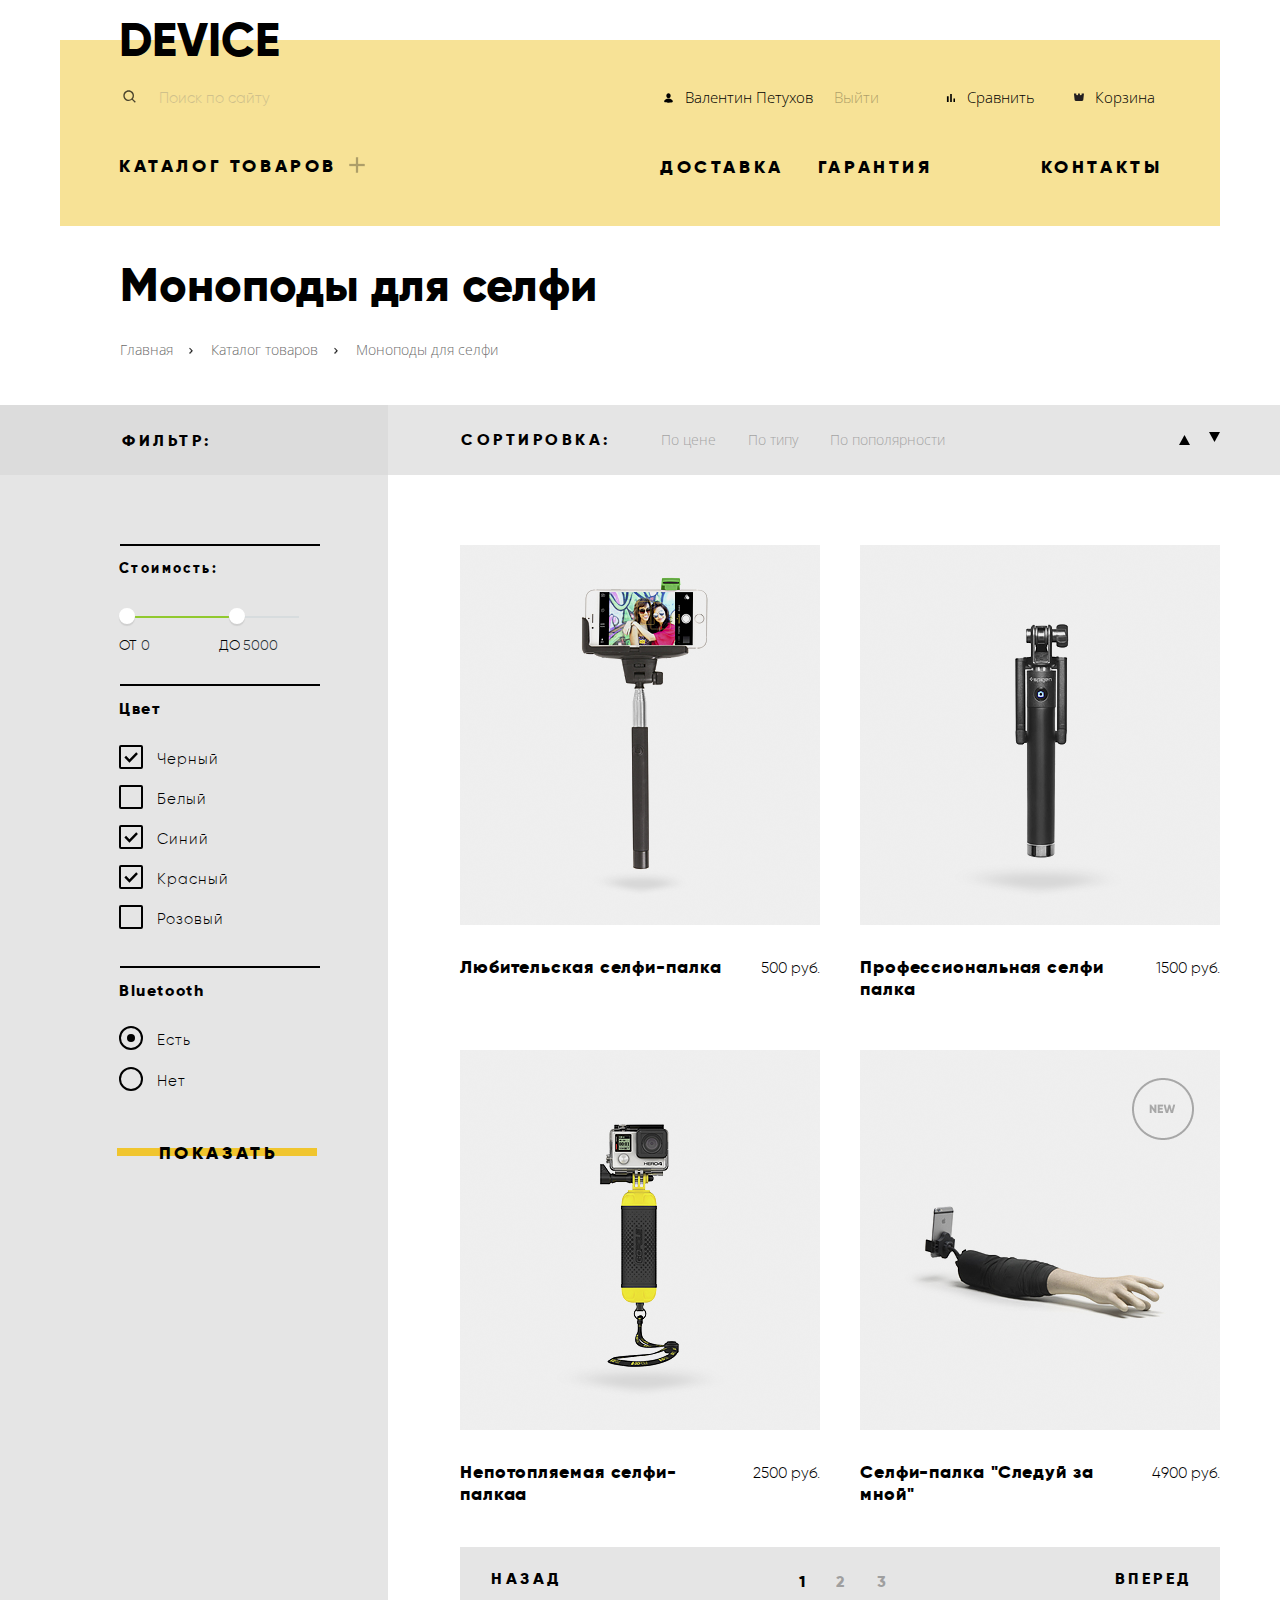
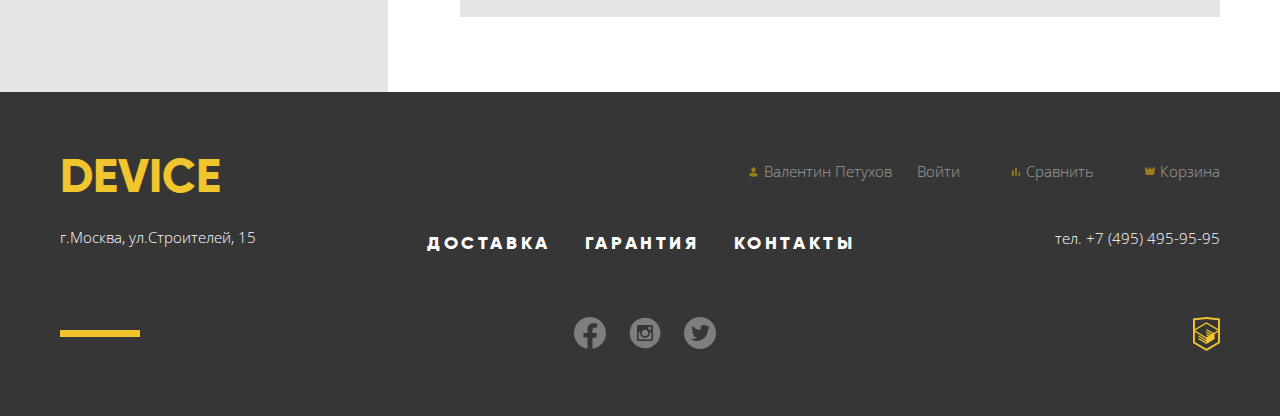
==== catalog.html @ 5257ad0d "Доставка,Гарантия,Кредит" ====
<!DOCTYPE html>
<html class="page" lang="ru">
<head>
  <meta charset="utf-8">
  <title>Device</title>
  <link href="https://fonts.googleapis.com/css2?family=Open+Sans:wght@300;400&display=swap" rel="stylesheet">
  <link href="css/normalize.css" rel="stylesheet">
  <link href="css/style.css" rel="stylesheet">
  <link rel="icon" href="favicon.ico" />
  <link rel="icon" href="img/faviicon32.svg" type="image/svg+xml" />
  <link rel="apple-touch-icon" href="img/faviicon512.svg" />
  <link rel="manifest" href="manifest.webmanifest.json" />
</head>
<body class="page-body">
  <header class="container">
    <section class="main-header">
      <h2 class="visually-hidden">Шапка сайта</h2>
      <h3 class="main-header-logo"><a href="index.html">DEVICE</a></h3>
      <section class="main-header-catalog">
        <h2 class="visually-hidden">Контант шапки</h2>
        <div class="serch">
          <P class="serch-info">
            <input type="search" placeholder="Поиск по сайту" />
            <label class="popap"></label>
            <input type="submit" value="Найти" />
          </P>
          <ul class="menu reset-list">
            <li class="menu-sort">
              <a class="menu-title" href="catalog.html">Каталог товаров</a>
              <ul class="menu-list reset-list">
                <li class="menu-item">
                  <a class="item" href="#">Виртуальная реальность</a>
                </li>
                <li class="menu-item">
                  <a class="item" href="#">Моноподы для селфи</a>
                </li>
                <li class="menu-item">
                  <a class="item" href="#">Экшн-камеры</a>
                </li>
                <li class="menu-item">
                  <a class="item" href="#">Финес-браслеты</a>
                </li>
                <li class="menu-item">
                  <a href="#">Умные часы</a>
                </li>
                <li class="menu-item">
                  <a class="item" href="#">Квадрокоптеры</a>
                </li>
              </ul>
            </li>
          </ul>
        </div>
        <div class="login-navigation">
          <nav>
            <ul class="catalog-navigation reset-list">
              <li class="site-logo">
                <a href="#">Валентин Петухов</a>
              </li>
              <li class="site-log">
                <a href="#">Выйти</a>
              </li>
              <li class="site-srav">
                <a href="#">Сравнить</a>
              </li>
              <li class="site-cor">
                <a href="#">Корзина</a>
              </li>
            </ul>
          </nav>
          <nav class="header-navigation">
            <ul class="comfort-navigation reset-list">
              <li>
                <a href="#">Доставка</a>
              </li>
              <li>
                <a href="#">Гарантия</a>
              </li>
              <li>
                <a href="#">Контакты</a>
              </li>
            </ul>
          </nav>
        </div>
      </section>
    </section>
  </header>
  <main class="container page-catalog">
    <h3 class="main-title">Моноподы для селфи</h3>
    <ul class="main-list reset-list">
      <li>
        <a href="index.html">Главная</a>
      </li>
      <li>
        <a href="catalog.html">Каталог товаров</a>
      </li>
      <li>
        <a href="#">Моноподы для селфи</a>
      </li>
    </ul>
    <section class="catalog-filter">
      <h2 class="visually-hidden">Фильтр</h2>
      <section class="filter">
        <h3 class="filter-title">Фильтр:</h3>
        <form class="filter-post" method="post">
          <fieldset class="filter-block reset-fieldset">
            <legend class="filter-value">Стоимость:</legend>
            <div class="range-filter">
              <div class="range-controls">
                <div class="scale">
                  <div class="bar"></div>
                </div>
                <div class="toggle toggle-min"></div>
                <div class="toggle toggle-max"></div>
              </div>
              <div class="price-controls">
                <label class="min-price">от <input name="min-price" type="text" value="0"></label>
                <label class="max-price">до <input name="max-price" type="text" value="5000"></label>
              </div>
            </div>
          </fieldset>
          <fieldset class="option reset-fieldset">
            <legend class="option-title">
              Цвет
            </legend>
            <ul class="reset-list">
              <li class="option-check-list">
                <input type="checkbox" name="black" id="color-balck" checked />
                <label for="color-balck"><span class="check-box">Черный</span></label>
              </li>
              <li class="option-check-list">
                <input type="checkbox" name="white" id="color-white"/>
                <label for="color-white"><span class="check-box">Белый</span></label>
              </li>
              <li class="option-check-list">
                <input type="checkbox" name="blue" id="color-blue" checked />
                <label for="color-blue"><span class="check-box">Синий</span></label>
              </li>
              <li class="option-check-list">
                <input type="checkbox" name="red" id="color-red" checked />
                <label for="color-red"><span class="check-box">Красный</span></label>
              </li>
              <li class="option-check-list">
                <input type="checkbox" name="pink" id="color-pink"/>
                <label for="color-pink"><span class="check-box">Розовый</span></label>
              </li>
            </ul>
          </fieldset>
          <fieldset class="bluetooth reset-fieldset">
            <legend class="bluetooth-title">
              Bluetooth
            </legend>
            <ul class="bluetooth-one reset-list">
              <li>
                <input type="radio" name="yes" id="Bluetooth-yes" checked />
                <label for="Bluetooth-yes"><span class="check-box">Есть</span></label>
              </li>
              <li>
                <input type="radio" name="no" id="Bluetooth-no"/>
                <label for="Bluetooth-no"><span class="check-box">Нет</span></label>
              </li>
            </ul>
          </fieldset>
          <button class="button-present" type="submit">Показать</button>
        </form>
      </section>
      <section class="catalog">
        <h2 class="visually-hidden">Сортировать</h2>
        <section class="catalog-sort">
          <h3 class="sort-title">Сортировка:</h3>
          <ul class="sort-list reset-list">
            <li>
              По цене
            </li>
            <li>
              По типу
            </li>
            <li>
              По пополярности
            </li>
          </ul>
          <ul class="sort-list-up-down reset-list">
            <li>
              <a class="sort-list-up">
                <svg width="11" height="10" viewBox="0 0 11 10" fill="none" xmlns="http://www.w3.org/2000/svg">
                  <path d="M0 10H11L5.5 0L0 10Z" fill="black"/>
                </svg>
              </a>
            </li>
            <li>
              <a class="sort-list-down">
                <svg width="18" height="18" viewBox="0 0 18 18" fill="none" xmlns="http://www.w3.org/2000/svg">
                  <path d="M14 4L3 4L8.5 14L14 4Z" fill="black"/>
                </svg>
              </a>
            </li>
          </ul>
        </section>
        <section class="catalog-result">
          <h2 class="visually-hidden">Шаблоны</h2>
          <ul class="catalog-list reset-list">
            <li class="catalog-item">
              <img src="img/catalog/item-1.png" width="360" height="380" alt="11" />
              <section class="catalog-info">
                <h2 class="visually-hidden">Любительская</h2>
                <div class="catalog-range">
                  <a class="button-catalog">В корзину</a>
                  <p class="catalog-info-desct">
                    Добавить к сравнению
                  </p>
                </div>
              </section>
              <article class="desct">
                <h4 class="desct-title">
                  Любительская селфи-палка
                </h4>
                <p class="desct-info">
                  500 руб.
                </p>
              </article>
            </li>
            <li class="catalog-item">
              <img src="img/catalog/item-2.png" width="360" height="380" alt="11" />
              <section class="catalog-info">
                <h2 class="visually-hidden">Профессиональная</h2>
                <div class="catalog-range">
                  <a class="button-catalog">В корзину</a>
                  <p class="catalog-info-desct">
                    Добавить к сравнению
                  </p>
                </div>
              </section>
              <article class="desct">
                <h4 class="desct-title">
                  Профессиональная селфи палка
                </h4>
                <p class="desct-info">
                  1500 руб.
                </p>
              </article>
            </li>
            <li class="catalog-item">
              <img src="img/catalog/item-3.png" width="360" height="380" alt="11" />
              <section class="catalog-info">
                <h2 class="visually-hidden">Непотопляемая</h2>
                <div class="catalog-range">
                  <a class="button-catalog">В корзину</a>
                  <p class="desct-info">
                    Добавить к сравнению
                  </p>
                </div>
              </section>
              <article class="desct">
                <h4 class="desct-title">
                  Непотопляемая селфи-палкаа
                </h4>
                <p class="desct-info">
                  2500 руб.
                </p>
              </article>
            </li>
            <li class="catalog-item">
              <img src="img/catalog/item-4.png" width="360" height="380" alt="11" />
              <section class="catalog-info">
                <h2 class="visually-hidden">Следуй за мной</h2>
                <div class="catalog-range">
                  <a class="button-catalog">В корзину</a>
                  <p class="desct-info">
                    Добавить к сравнению
                  </p>
                </div>
              </section>
              <article class="desct">
                <h4 class="desct-title">
                  Селфи-палка "Следуй за мной"
                </h4>
                <p class="desct-info">
                  4900 руб.
                </p>
              </article>
            </li>
          </ul>
          <nav class="pagination-nav">
            <a class="button-back">Назад</a>
            <ul class="pagination reset-list">
              <li  class="pagination-item">
                <a class="active-pagination" href="#">1</a>
              </li>
              <li class="pagination-item">
                <a href="#">2</a>
              </li>
              <li class="pagination-item">
                <a href="#">3</a>
              </li>
            </ul>
            <a class="button-go">Вперед</a>
          </nav>
        </section>
      </section>
    </section>
  </main>
  <footer class="footer-catalog">
    <section class="container">
      <h2 class="visually-hidden">Подвал</h2>
      <section class="footer-global-catalog">
        <h2 class="visually-hidden">Как нас найти</h2>
        <section class="footer-addres">
          <h3 class="addres-title">DEVICE</h3>
          <p class="addres-info">
            г.Москва, ул.Строителей, 15
          </p>
        </section>
        <section class="footer-comfort-catalog">
          <h2 class="visually-hidden">Комфорт</h2>
          <ul class="comfort-list reset-list">
            <li>
              <p class="comfort-info">
                <a href="#">
                  Доставка
                </a>
              </p>
            </li>
            <li>
              <p class="comfort-info">
                <a href="#">
                  Гарантия
                </a>
              </p>
            </li>
            <li>
              <p class="comfort-info">
                <a href="#">
                  Контакты
                </a>
              </p>
            </li>
          </ul>
        </section>
        <section class="main-footer-social-catalog">
          <h2 class="visually-hidden">Соц сети</h2>
          <ul class="footer-social reset-list">
            <li>
              <a href="#">
                <svg width="32" height="32" viewBox="0 0 32 32" fill="none" xmlns="http://www.w3.org/2000/svg">
                  <path d="M31.9973 16C31.9973 7.16267 24.8347 0 15.9987 0C7.16267 0 0 7.16267 0 16C0 23.984 5.85067 30.6027 13.4987 31.8027V20.624H9.43733V15.9987H13.4987V12.4747C13.4987 8.464 15.888 6.24933 19.5413 6.24933C21.292 6.24933 23.1227 6.56133 23.1227 6.56133V10.4987H21.1067C19.12 10.4987 18.5 11.732 18.5 12.9973V16H22.9373L22.228 20.6253H18.5V31.804C26.148 30.604 31.9987 23.9853 31.9987 16H31.9973Z" fill="white" fill-opacity="0.6"/>
                </svg>
              </a>
            </li>
            <li>
              <a href="#">
                <svg width="32" height="32" viewBox="0 0 32 32" fill="none" xmlns="http://www.w3.org/2000/svg">
                  <path d="M20.7999 16.0001C20.7999 17.2732 20.2942 18.4941 19.3941 19.3943C18.4939 20.2944 17.273 20.8001 15.9999 20.8001C14.7269 20.8001 13.506 20.2944 12.6058 19.3943C11.7057 18.4941 11.1999 17.2732 11.1999 16.0001C11.1999 15.7265 11.2287 15.4593 11.2783 15.2001H9.59995V21.5953C9.59995 22.0401 9.95995 22.4001 10.4047 22.4001H21.5967C21.8099 22.3997 22.0142 22.3147 22.1648 22.1639C22.3154 22.013 22.3999 21.8085 22.3999 21.5953V15.2001H20.7215C20.7711 15.4593 20.7999 15.7265 20.7999 16.0001ZM15.9999 19.2001C16.4203 19.2 16.8365 19.1171 17.2248 18.9562C17.6131 18.7952 17.9659 18.5594 18.263 18.2621C18.5602 17.9648 18.7958 17.6119 18.9566 17.2235C19.1174 16.8351 19.2001 16.4189 19.1999 15.9985C19.1998 15.5782 19.1169 15.162 18.956 14.7737C18.795 14.3854 18.5592 14.0326 18.2619 13.7355C17.9646 13.4383 17.6117 13.2026 17.2233 13.0419C16.8349 12.8811 16.4187 12.7984 15.9983 12.7985C15.1494 12.7987 14.3354 13.1362 13.7353 13.7366C13.1352 14.337 12.7981 15.1512 12.7983 16.0001C12.7986 16.849 13.136 17.6631 13.7364 18.2632C14.3368 18.8633 15.151 19.2003 15.9999 19.2001ZM19.8399 12.6401H21.7583C21.8858 12.6401 22.0081 12.5896 22.0983 12.4996C22.1886 12.4097 22.2395 12.2876 22.2399 12.1601V10.2417C22.2399 10.114 22.1892 9.99151 22.0989 9.90119C22.0086 9.81088 21.8861 9.76014 21.7583 9.76014H19.8399C19.7122 9.76014 19.5897 9.81088 19.4994 9.90119C19.4091 9.99151 19.3583 10.114 19.3583 10.2417V12.1601C19.3599 12.4241 19.5759 12.6401 19.8399 12.6401ZM15.9999 0.640137C11.9262 0.640137 8.01934 2.25842 5.13879 5.13898C2.25823 8.01954 0.639946 11.9264 0.639946 16.0001C0.639946 20.0739 2.25823 23.9807 5.13879 26.8613C8.01934 29.7419 11.9262 31.3601 15.9999 31.3601C18.0171 31.3601 20.0144 30.9628 21.878 30.1909C23.7415 29.419 25.4348 28.2876 26.8611 26.8613C28.2874 25.435 29.4188 23.7417 30.1907 21.8782C30.9626 20.0146 31.3599 18.0172 31.3599 16.0001C31.3599 13.983 30.9626 11.9857 30.1907 10.1221C29.4188 8.25856 28.2874 6.56528 26.8611 5.13898C25.4348 3.71267 23.7415 2.58126 21.878 1.80935C20.0144 1.03743 18.0171 0.640137 15.9999 0.640137ZM23.9999 22.2225C23.9999 23.2001 23.1999 24.0001 22.2223 24.0001H9.77755C8.79995 24.0001 7.99995 23.2001 7.99995 22.2225V9.77774C7.99995 8.80014 8.79995 8.00014 9.77755 8.00014H22.2223C23.1999 8.00014 23.9999 8.80014 23.9999 9.77774V22.2225Z" fill="white" fill-opacity="0.6"/>
                </svg>
              </a>
            </li>
            <li>
              <a href="#">
                <svg width="32" height="32" viewBox="0 0 32 32" fill="none" xmlns="http://www.w3.org/2000/svg">
                  <path d="M16 32C13.8333 32 11.7604 31.5781 9.78125 30.7344C7.80208 29.8906 6.09896 28.7552 4.67188 27.3281C3.24479 25.901 2.10938 24.1979 1.26562 22.2188C0.421875 20.2396 0 18.1667 0 16C0 13.8333 0.421875 11.7604 1.26562 9.78125C2.10938 7.80208 3.24479 6.09896 4.67188 4.67188C6.09896 3.24479 7.80208 2.10938 9.78125 1.26562C11.7604 0.421875 13.8333 0 16 0C18.1667 0 20.2396 0.421875 22.2188 1.26562C24.1979 2.10938 25.901 3.24479 27.3281 4.67188C28.7552 6.09896 29.8906 7.80208 30.7344 9.78125C31.5781 11.7604 32 13.8333 32 16C32 18.1667 31.5781 20.2396 30.7344 22.2188C29.8906 24.1979 28.7552 25.901 27.3281 27.3281C25.901 28.7552 24.1979 29.8906 22.2188 30.7344C20.2396 31.5781 18.1667 32 16 32ZM25.4062 8C25.2812 8.0625 25.0938 8.17708 24.8438 8.34375L24.2344 8.75L23.6562 9.0625L23 9.28125C22.2292 8.42708 21.2812 8 20.1562 8C17.7188 8 16.5 9.02083 16.5 11.0625V12.9062C13.1458 12.7396 10.5729 11.5104 8.78125 9.21875C8.26042 9.76042 8 10.3542 8 11C8 12.375 8.51042 13.4167 9.53125 14.125C9.40625 14.125 9.22917 14.1354 9 14.1562C8.77083 14.1771 8.58854 14.1771 8.45312 14.1562C8.31771 14.1354 8.16667 14.0833 8 14C8 14.9583 8.25521 15.7552 8.76562 16.3906C9.27604 17.026 9.97917 17.4375 10.875 17.625C10.6667 17.875 10.375 18 10 18C9.66667 18 9.375 17.9062 9.125 17.7188C9.125 18.5312 9.51562 19.1615 10.2969 19.6094C11.0781 20.0573 11.9583 20.2917 12.9375 20.3125C12.5625 20.875 12.0156 21.2969 11.2969 21.5781C10.5781 21.8594 9.8125 22 9 22C8.70833 22 8.30729 21.9271 7.79688 21.7812C7.28646 21.6354 7.02083 21.5625 7 21.5625C7.33333 22.2292 8.01562 22.8021 9.04688 23.2812C10.0781 23.7604 11.3854 24 12.9688 24C14.3646 24 15.6667 23.7552 16.875 23.2656C18.0833 22.776 19.1146 22.125 19.9688 21.3125C20.8229 20.5 21.5573 19.5729 22.1719 18.5312C22.7865 17.4896 23.2448 16.4115 23.5469 15.2969C23.849 14.1823 24 13.0833 24 12C24 11.9583 24.125 11.8698 24.375 11.7344C24.625 11.599 24.9167 11.4167 25.25 11.1875C25.5833 10.9583 25.8333 10.7188 26 10.4688C24.875 10.4688 24.125 10.4896 23.75 10.5312C24.4792 10.0938 25.0312 9.25 25.4062 8Z" fill="white" fill-opacity="0.6"/>
                </svg>
              </a>
            </li>
          </ul>
        </section>
        <section class="footer-login">
          <h2 class="visually-hidden">Логин</h2>
          <ul class="login-list-catalog reset-list">
            <li class="login-logo">
              <a href="#">Валентин Петухов</a>
            </li>
            <li class="login-logout">
              <a href="#">Войти</a>
            </li>
            <li class="login-stat">
              <a href="#">Сравнить</a>
            </li>
            <li class="login-cor">
              <a href="#">Корзина</a>
            </li>
          </ul>
        </section>
        <section class="main-html-logo">
          <h2 class="visually-hidden">Логотим html</h2>
          <a href="https://htmlacademy.ru/intensive/htmlcss" class="html-logo">
            <svg width="27" height="34" viewBox="0 0 27 34" fill="none" xmlns="http://www.w3.org/2000/svg">
              <g clip-path="url(#clip0)">
                <path d="M13.62 0.0169551L13.472 0L0 1.40827V26.0042L13.473 34L26.903 26.0311L26.945 26.0062V1.40827L13.62 0.0169551ZM25.019 12.095L13.495 5.31992L13.494 5.21619L13.407 5.26606L13.319 5.21021V5.31892L1.925 12.086V3.13869L13.473 1.92989L25.02 3.13869V12.095H25.019ZM13.405 6.76908L24.923 13.4644L20.444 16.0974L13.351 11.8875L13.337 13.2988L19.241 16.8025L18.381 17.3082L13.351 14.3241L13.337 15.7353L17.164 18.0043L16.382 18.526L13.351 16.7437L13.337 18.1529L15.19 19.2411L13.39 20.3192L2.034 13.586L13.405 6.76908ZM1.925 15.0871L13.336 21.8601L13.352 22.9014L5.41 18.1859L5.395 19.5981L13.374 24.3805L13.392 25.4536L5.419 20.7261L5.406 22.1364L13.427 26.9457L13.473 26.9706L21.616 22.1115L21.605 16.9481L25.02 14.9175V24.9121L13.472 31.7659L1.925 24.9131V15.0871Z" fill="#F0C52E"/>
              </g>
              <defs>
                <clipPath id="clip0">
                  <rect width="26.943" height="34" fill="white"/>
                </clipPath>
              </defs>
            </svg>
          </a>
        </section>
        <section class="main-contact">
          <h2 class="visually-hidden">Контакты</h2>
          <a class="tel" href="tel:+74954959595">тел. +7 (495) 495-95-95</a>
        </section>
      </section>
    </section>
  </footer>
</body>
</html>
---- css/style.css ----
@font-face {
  font-family: "gilroy";
  src: url("../fonts/gilroyextrabold.woff2") format("woff2"), url("../fonts/gilroyextrabold.woff") format("woff");
  font-weight: 800;
  font-style: normal;
}

@font-face {
  font-family: "gilroy";
  src: url("../fonts/gilroylight.woff2") format("woff2"), url("../fonts/gilroylight.woff") format("woff");
  font-weight: 400;
  font-style: normal;
}

@font-face {
  font-family: "opensans";
  src: url("../fonts/opensans.woff2") format("woff2"), url("../fonts/opensans.woff") format("woff");
  font-weight: 300;
  font-style: normal;
}

@font-face {
  font-family: "opensans";
  src: url("../fonts/opensanslight.woff2") format("woff2"), url("../fonts/opensanslight.woff") format("woff");
  font-weight: 400;
  font-style: normal;
}

/*/////////Variablex//////////////*/

:root {
  --basic-black: #000000;
  --basic-dark: #363636;
  --basic-grey: #464646;
  --basic-half-grey: #7e7e7e;
  --basic-grey-light: #e5e5e5;
  --basic-white: #FFFFFF;

  --special-yellow-dark: #f0c52e;
  --special-yellow-light: #f7e296;
  --special-green: #91c92f;

  --status: #f6dada;
}

/*/////////BODY//////////////*/

.page-body {
  min-width: 1200px;
  margin: 0;
  padding: 0;
  font-size: 15px;
  line-height: 24px;
  font-family: "gilroy", "Arial", opensans;
  font-style: normal;
  font-weight: 300;
  color: #000000;
  background-color: var(--basic-white);

  min-height: 100%;
  display: grid;
  grid-template-rows: min-content 1fr min-content;
  align-content: center;
}

a {
  text-decoration: none;
}

.container {
  width: 1160px;
  margin: 0 auto;
}

img {
  max-width: 100%;
  height: auto;
}

h3 {
  font-weight: 800;
  font-size: 47px;
}

*,
*:before,
*:after {
  box-sizing: border-box;
}

.page {
  height: 100%;
}


/*//////////////////////VISUALLY-HIDDEN//////////*/

.visually-hidden {
  position: absolute;

  width: 1px;
  height: 1px;
  margin: -1px;
  border: 0;
  padding: 0;

  clip: rect(0 0 0 0);
  overflow: hidden;
}

.reset-list {
  margin: 0;
  padding: 0;

  list-style: none;
}

.reset-fieldset {
  margin: 0;
  padding: 0;

  border: none;
}

.reset-text {
  margin: 0;
}

/*//////////////////////HEADER//////////*/

main {
  margin-top: 55px;
}

.main-header {
  position: relative;
  background: var(--special-yellow-light);

  display: grid;
  margin-top: 40px;
  min-height: 186px;
}

.main-header-logo {
  position: absolute;
  top: -59px;
  left: 59px;
}

.main-header-logo a {
  color: var(--basic-black);
}

.main-header-logo a:hover {
  opacity: 0.6;
}

.main-header-logo a:active {
  opacity: 0.3;
}

.menu {
  display:block;

  margin-top: 28px;
}

.menu-title {
  position: relative;
}

.menu-title::before {
  content: "";
  position: absolute;
  right: -31px;

  width: 22px;
  height: 22px;

  background-image: url("../img/crest.png");
}

.menu > li {
  display:inline-block;
  height:20px;
  position:relative;
}

.menu > li > ul {
  position: absolute;
  left: -59px;
  z-index: 1;

  width: 1160px;
  height: 161px;
  padding-left: 58px;
  padding-top: 16px;

  display: grid;
  grid-template-rows: 30px 30px 30px;
  grid-template-columns: 220px 160px 130px;
  gap: 10px;

  background-color: var(--special-yellow-light);
  opacity: 0;
  transition: opacity 0.5s;
}

.menu > li:hover > ul {
  opacity: 1;
}

.menu-title:active {
  opacity: 0.3;
}

.menu-title:hover {
  opacity: 0.6;
}

.menu-title {
  font-weight: 800;
  font-size: 18px;

  letter-spacing: 0.2em;
  text-transform: uppercase;

  color: var(--basic-black);
}

.menu-item a {
  font-weight: 300;
  font-size: 15px;
  line-height: 20px;

  color: var(--basic-black);
}

.menu-item:nth-child(2) {
  grid-row-start: 2;
}

.menu-item:nth-child(3) {
  grid-row-start: 3;
}

.menu-item:hover {
  opacity: 0.6;
}

.menu-item:active {
  opacity: 0.3;
}


/*//////////////////SERCH/////////////////*/

.main-header-search {
  display: grid;
  grid-template-rows: min-content min-content;
  grid-template-columns: 1fr 560px;;

  box-shadow: 0px 115px 0px 0px var(--special-yellow-light);
}

.main-header-catalog {
  display: grid;
  grid-template-rows: min-content min-content;
  grid-template-columns: 1fr 560px;;
}

input[type="search"] {
  position: relative;

  padding-left: 40px;

  border: none;
  background-color: var(--special-yellow-light);
  outline: none;
  opacity: 0.3;
}

input[type="search"]:hover {
  border: none;
  background-color: var(--special-yellow-light);
  outline: none;
  opacity: 0.6;
}


input[type="submit"] {
  position: absolute;
  top: 0px;
  right: 96px;

  width: 84px;
  height: 50px;

  border: 2px solid black;
  background-color: #F7E296;
  opacity: 0;
}

input[type="submit"]:hover {
  position: absolute;
  top: 0px;
  right: 96px;

  width: 84px;
  height: 50px;

  border: 2px solid black;
  background-color: var(--basic-black);
  color: var(--basic-white);
  opacity: 0;
}

.popap {
  content: "";
  position: absolute;
  left: 5px;
  top: 48px;

  height: 2px;
  width: 440px;

  opacity: 0;
  background: var(--basic-black);
}

input:focus ~ input[type="submit"] {
  opacity: 1;
}

input:focus ~ input[type="submit"] {
  opacity: 1;
}

input:focus ~ label {
  opacity: 1;
}


.serch {
  position: relative;

  display: grid;
  grid-template-rows: 1fr 1fr;
  margin-left: 59px;
  margin-top: 31px;
}

.serch::before {
  position: absolute;
  content: "";
  top: 19px;
  left: 4px;

  width: 13px;
  height: 13px;

  background-image: url("../img/icon/serch.svg");
  background-repeat: no-repeat;
  background-position: 0 0;
}


/*/////////////lOGIN-NAVIGATION///////////*/

.login-navigation {
  display: grid;
  grid-template-rows: 1fr 1fr;
}

.header-navigation {
  align-self: end;
}

.site-navigation {
  display: flex;
  flex-wrap: wrap;

  margin-top: 46px;
  margin-left: 14px;
}

.site-navigation a {
  font-family: Open Sans;
  line-height: 20px;

  color: var(--basic-black)0;
}

.site-navigation li {
  position: relative;

  padding-left: 10px;
}

.site-navigation li:nth-child(1) {
  margin-right: 231px;
}

.site-navigation li:nth-child(2) {
  margin-right: 54px;
}


.site-navigation li:hover {
  opacity: 0.6;
}

.site-navigation li:active {
  opacity: 0.3;
}

/*/////////////CATALOG-NAVIGATION//////////*/

.catalog-navigation {
  display: flex;
  flex-wrap: wrap;
  justify-content: space-between;
  margin-top: 46px;
  margin-right: 65px;
  margin-left: 15px;
}

.catalog-navigation a {
  font-family: Open Sans;
  line-height: 20px;

  color: var(--basic-black)0;
}

.catalog-navigation li {
  position: relative;

  padding-left: 10px;
}

.catalog-navigation li:nth-child(2) {
  margin-right: 66px;
}

.catalog-navigation li:nth-child(3) {
  margin-right: 39px;
}

.catalog-navigation li:hover {
  opacity: 0.6;
}

.catalog-navigation li:active {
  opacity: 0.3;
}

.site-log {
  opacity: 0.3;
}

.site-logo a::before {
  position: absolute;
  content: "";
  top: 7px;
  left: -11px;

  width: 9px;
  height: 10px;

  background-image: url("../img/icon/login-header.svg");
  background-repeat: no-repeat;
  background-position: 0 0;
}

.site-srav a::before {
  position: absolute;
  content: "";
  top: 7px;
  left: -11px;

  width: 9px;
  height: 10px;

  background-image: url("../img/icon/header-srav.svg");
  background-repeat: no-repeat;
  background-position: 0 0;
}

.site-cor a::before {
  position: absolute;
  content: "";
  top: 7px;
  left: -11px;

  width: 10px;
  height: 8px;

  background-image: url("../img/icon/cor-header.svg");
  background-repeat: no-repeat;
  background-position: 0 0;
}

/*///////////////////COMFORT_NAVIGATION/////////*/

.comfort-navigation {
  display: flex;
  flex-wrap: wrap;

  margin-top: 27px;
}

.comfort-navigation li:hover {
  opacity: 0.6;
}

.comfort-navigation li:active {
  opacity: 0.3;
}

.comfort-navigation li:nth-child(1) {
  margin-right: 34px;
}

.comfort-navigation li:nth-child(2) {
  margin-right: 108px;
}

/*/////////////HEADER-NAVIGATION/////////////*/

.header-navigation a {
  font-weight: 800;
  font-size: 18px;
  line-height: 22px;

  letter-spacing: 0.2em;
  text-transform: uppercase;

  color: var(--basic-black);
}


/*////////////////SLIDER///////////////*/

.slider-controls label {
  position: relative;

  display: inline-block;
  width: 12px;
  height: 13px;
  margin-right: 17px;

  background: #ffffff;
  border: 1px solid var(--basic-black);
  border-radius: 50%;
  cursor: pointer;
  vertical-align: middle;
}

.slide {
  display: none;
  position: relative;
}

.slide::before {
  content: "";
  position: a

}

.slider-item {
  min-height: 413px;
}

#product-1:checked ~ .site-wrapper #slide1,
#product-2:checked ~ .site-wrapper #slide2,
#product-3:checked ~ .site-wrapper #slide3 {
  display: block;
  height: 506px;
}

#product-1:checked ~ .site-wrapper label[for="product-1"],
#product-2:checked ~ .site-wrapper label[for="product-2"],
#product-3:checked ~ .site-wrapper label[for="product-3"] {
  position: relative;
  display: block;
}


#product-1:checked ~ .site-wrapper label[for="product-1"]::before,
#product-2:checked ~ .site-wrapper label[for="product-2"]::before,
#product-3:checked ~ .site-wrapper label[for="product-3"]::before {
  position: absolute;
  content: "";
  top: 27%;
  left: 25%;

  width: 5px;
  height: 5px;

  border: 1px solid var(--basic-black);
  border-radius: 50%;
}

.slider-controls {
  position: absolute;

  z-index: 1;
  font-size: 0;
  display: inline-flex;
  right: 233px;
  bottom: 145px;
}


.slider-item-one {
  position: relative;

  display: flex;
  justify-content: space-around;
  margin-top: 36px;
}

.slider-item-two {
  position: relative;

  display: flex;
  justify-content: space-around;
  margin-top: 36px;
}

.slider-item-there {
  position: relative;

  display: flex;
  justify-content: space-around;
  margin-top: 36px;
}

.slider-wrapper-one {
  width: 487px;
  margin-left: 384px;
}

.slider-wrapper-two {
  width: 487px;
  margin-left: 384px;
}

.slider-wrapper-there {
  width: 487px;
  margin-left: 384px;
}

.slider-title {
  position: relative;
  width: 391px;
  margin-bottom: 29px;

  line-height: 53px;
}

.slider-title::before {
  content: "";
  position: absolute;
  top: -43px;

  width: 100px;
  height: 7px;

  background-color: var(--basic-white);
}

.slider-number {
  position: absolute;
  top: -68px;
  right: 48px;

  font-family: Gilroy;
  font-weight: 800;
  font-size: 179px;
  line-height: 219px;
  text-transform: uppercase;

  color: var(--basic-white);
}

.slider-info-one {
  font-family: Open Sans;
  line-height: 26px;
  color: var(--basic-black);

  margin-bottom: 46px;
}

.slider-img-one {
  position: absolute;
  top: -34px;
  left: 88px;
}

.slider-img-two {
  position: absolute;
  top: 33px;
  left: 57px;
}

.slider-img-there {
  position: absolute;
  top: -34px;
  left: 88px;
}

.slider-info-two {
  font-family: Open Sans;

  color: var(--basic-black);

  margin-bottom: 50px;
}

.slider-info-there {
  font-family: Open Sans;
  font-size: 15px;

  color: var(--basic-black);
}

.button-slider {
  position: relative;

  display: inline-block;
  width: 220px;
  height: 40px;
  padding: 10px 20px;

  font-family: Gilroy;
  font-weight: 800;
  font-size: 18px;
  line-height: 22px;
  text-align: center;

  letter-spacing: 0.2em;
  text-transform: uppercase;

  color: var(--basic-black);
}


.button-slider::before {
  content: "";
  position: absolute;
  top: calc(50% - 4px);
  left: 0px;
  z-index: -1;

  width: 100%;
  height: 8px;

  background-color: var(--special-yellow-dark);
  transition: top 0.5s, height 0.5s;
}

.button-slider:hover::before {
  top: 0%;
  height: 100%;
}

/*/////////FEATURES////////////////*/

.slider-catalog {
  display: grid;
  grid-template-columns: 277px 1fr;
}

.site-catalog {
  position: relative;
  margin-top: 122px;
}

.site-catalog::before {
  content: "";
  position: absolute;
  top: 35px;
  z-index: -1;

  height: 288px;
  width: 100%;

  background-color: var(--basic-grey-light);
}

.slider-controls-catalog {
  position: relative;
}

.slider-controls-catalog::before {
  content: "";
  position: absolute;
  top: -63px;
  right: -8px;

  width: 8px;
  height: 320px;

  background-color: var(--basic-black);
}
.features-title {
  position: relative;
  z-index: 0;

  display: grid;
  margin-bottom: 24px;
  margin-top: 15px;
  padding-top: 10px;
  height: 40px;
  width: 160px;

  font-family: Gilroy;
  font-weight: 800;
  font-size: 18px;
  line-height: 22px;
  text-align: center;
  letter-spacing: 0.2em;
  text-transform: uppercase;
  color: var(--basic-black);
}

.slider-controls-catalog h3{
  margin-bottom: 27px;
}

.features-title:before {
  content: "";
  position: absolute;
  top: calc(50% - 5px);
  left: 0px;
  z-index: -1;

  width: 100%;
  height: 10px;

  background-color: var(--special-yellow-dark);
  transition: top 0.5s, height 0.5s, background-color 0.5s, width 0.5s;
}

.features-list {
  margin-left: 83px;
}

.features-title:hover::before {
  top: 0%;
  height: 100%;
}

.features-title:active::before {
  width: 276px;
  height: 40px;
  padding-left: 23px;

  background-color: var(--basic-black);
}


.slide-title-catalog {
  margin: 0;
  margin-top: 8px;
}


.slide-catalog {
  display: none;
}

.slide-info-catalog-one {
  position: relative;
  width: 495px;
  margin-top: 48px;
}

.slide-info-catalog-one::before {
  content: "";
  position: absolute;
  right: -200px;
  bottom: -26px;

  width: 136px;
  height: 164px;

  background-image: url(../img/catalog/delivery.png);
  background-repeat: no-repeat;
  background-position: 0 0;
}

.slide-info-catalog-two {
  position: relative;
  width: 495px;
  margin-top: 48px;
}

.slide-info-catalog-two::before {
  content: "";
  position: absolute;
  right: -200px;
  bottom: -26px;

  width: 166px;
  height: 190px;

  background-image: url(../img/catalog/warranty.png);
  background-repeat: no-repeat;
  background-position: 0 0;
}

.slide-info-catalog-there {
  position: relative;
  width: 495px;
  margin-top: 48px;
}

.slide-info-catalog-there::before {
  content: "";
  position: absolute;
  right: -200px;
  bottom: -26px;

  width: 155px;
  height: 187px;

  background-image: url(../img/catalog/credit.png);
  background-repeat: no-repeat;
  background-position: 0 0;
}


#product-4:checked ~ .site-catalog #slide4,
#product-5:checked ~ .site-catalog #slide5,
#product-6:checked ~ .site-catalog #slide6 {
  display: block;
}

#product-4:checked ~ .site-catalog label[for="product-4"],
#product-5:checked ~ .site-catalog label[for="product-5"],
#product-6:checked ~ .site-catalog label[for="product-6"] {
  position: relative;
  display: block;
}


/*///////////////////TABLE///////////*/

.table-title {
  font-family: Gilroy;
  font-style: normal;
  font-size: 36px;

  line-height: 42px;
  letter-spacing: 0.6px;

  padding-bottom: 7px;

  color: var(--basic-black);
}

.table-title:not(:last-child) {
  padding-right: 71px;
}

.table-info {
  font-family: Gilroy;
  font-size: 13px;


  color: var(--basic-black);
}

.table-wrapper {
  margin-top: 51px;
}


/*//////////////////ITEM_NAVIGATION////////////////*/

.item-navigation {
  display: flex;
  flex-wrap: wrap;
  justify-content: space-between;
}

.item-info{
  width: 160px;
  margin-top: 32px;
  font-family: Gilroy;
  font-weight: 800;
  font-size: 18px;

  color: var(--basic-black);
}

.item-list div {
  position: relative;

  width: 160px;
  height: 160px;

  background-color: var(--special-yellow-light);
  transition: background-color 0.4s, opacity 0.4S;
}

.item-list div:hover {
  position: relative;

  width: 160px;
  height: 160px;

  background-color: var(--special-yellow-dark);
}

.item-list div:active {
  position: relative;

  width: 160px;
  height: 160px;

  background-color: var(--special-yellow-dark);
  opacity: 0.6;
}

.item-img {
  position: absolute;
  left: 0;
  top: 0;
  bottom: 0;
  right: 0;

  margin: auto;
}

.item-img-mono {
  position: absolute;
  left: 0;
  bottom: 2px;
  right: 0;

  margin: auto;
}

/*/////////BRAND///////////////////////*/

.brand-navigation {
  display: flex;
  justify-content: space-between;
  flex-wrap: wrap;
  margin-top: 199px;
}

.brand-item  {
  opacity: 0.2;
  filter: grayscale(100%);
  transition: opacity 1s;
}

.brand-item:hover {
  opacity: 1;
  filter: grayscale(0%);
}


/*////////COMPANY_INFO/////////////*/

.main-info {
  display: grid;
  grid-template-columns: 1fr 1fr;
  gap: 38px;
  margin-top: 101px;
}

.company-title {
  position: relative;

  margin-bottom: 55px;
}

.company-title::before {
  content: "";
  position: absolute;
  top: -63px;
  width: 80px;

  border-top: 7px solid var(--basic-black)
}

.contact-title {
  position: relative;
}

.contact-title::before {
  content: "";
  position: absolute;
  top: -63px;

  width: 80px;

  border-top: 7px solid var(--basic-black)
}

.company-info {
  font-family: Open Sans;
  line-height: 28px;

  width: 473px;

  color: var(--basic-black);
}

.company-info-lou {
  margin-top: 38px;
  width: 479px;

  line-height: 28px;
}

.contact-info {
  margin-top: 55px;
  margin-bottom: 45px;
}

.map {
  margin-bottom: 59px;
}

.work {
  margin-top: 76px;
  margin-bottom: 58px;

  list-style-type: circle;
}

.work-list {
  margin-top: -3px;
}

.work-info {
  font-family: Gilroy;
  font-weight: 800;
  font-size: 16px;
  line-height: 28px;

  color: var(--basic-black);
}

.contact-info {
  font-family: Open Sans;
  line-height: 28px;


  color: var(--basic-black);
}

.button-style {
  display: inline-block;
  position: relative;
  width: 260px;
  height: 40px;
  padding-top: 9px;

  font-family: Gilroy;
  font-weight: 800;
  font-size: 18px;
  line-height: 22px;
  text-align: center;

  letter-spacing: 0.2em;
  text-transform: uppercase;

  color: var(--basic-black);
}

.button-style::before {
  content: "";
  position: absolute;
  top: calc(50% - 5px);
  left: 0px;
  z-index: -1;

  width: 100%;
  height: 8px;

  background-color: var(--special-yellow-dark);
  transition: top 0.5s, height 0.5s;
}

.button-style:hover::before {
  top: 0%;
  height: 100%;
}

/*/////////////////CATALOG//////////////////////*/
/*
.catalog {
margin-left: 13px;
}
*/

/*/////////////////PAGE_CATALOG////////////////*/

.page-catalog {
  display: grid;
  grid-template-columns: 328px 1fr;
  grid-template-rows: 112px;
}

.main-title {
  grid-column: 1 / -1;
  margin-left: 60px;
}

.main-list {
  grid-column: 1 / -1;
  margin-left: 60px;
}

.main-list {
  display: flex;
}

.main-list a {
  font-family: Open Sans;
  font-weight: 300;
  font-size: 14px;
  line-height: 19px;

  color: var(--basic-black);
  opacity: 0.6;
}

.main-list li {
  position: relative;

  margin-right: 38px;
}

.main-list a:hover {
  opacity: 1;
}

.main-list a:active {
  opacity: 0.3;
}

.main-list li:not(:last-child)::before {
  content: "";
  position: absolute;
  right: -20px;
  top: 9px;

  width: 4px;
  height: 6.7px;

  background-image: url(../img/right.png);
  background-repeat: no-no-repeat;
  background-position: 0 0;
}

/*//////////////////CATALOG-RESULT///////////?//*/

.catalog-result {
  margin-top: 70px;
  margin-left: 72px;
}

.catalog-sort {
  display: flex;
  align-items: center;
  width: 990px;
  height: 70px;
  padding-left: 73px;

  background-color:var(--basic-grey-light);
}

.sort-list {
  display: flex;
  margin-left: 50px;
}

.sort-list li {
  margin-right: 32px;

  font-family: Open Sans;
  font-size: 14px;
  opacity: 0.3;
}

.sort-list li:hover {
  opacity: 0.6;
}

.sort-list li:active {
  opacity: 1;
}

.sort-list-up-down {
  display: flex;
  margin-left: 202px;
}

.sort-list-down {
  margin-left: 16px;
}

.sort-title {
  font-family: Gilroy;
  font-weight: 800;
  font-size: 16px;
  line-height: 20px;

  letter-spacing: 3.5px;
  text-transform: uppercase;
}

.catalog-filter {
  display: grid;
  grid-template-columns: 328px 1fr;
  margin-top: 43px;

  background-color: var(--basic-grey-light);
  box-shadow: -170px 0 0 0 var(--basic-grey-light);
}

.catalog-list {
  display: grid;
  grid-template-columns: 360px 360px;
  column-gap: 40px;
}

.catalog-item {
  position: relative;
}

.catalog-item:nth-child(3) {
  margin-top: 26px;
}

.catalog-item:last-child {
  margin-top: 26px;
}

.catalog-item:last-child::before {
  content: "";
  position: absolute;
  top: 28px;
  right: 26px;

  width: 62px;
  height: 62px;

  background-image: url(../img/catalog/new.png);
  background-position: 0 0;
  background-repeat: no-repeat;
}

.catalog-info {
  position: absolute;
  bottom: 99px;

  display: block;
  width: 360px;
  min-height: 381px;

  text-align: center;
  transition: opacity 0.6s, background-color 0.6s;
  opacity: 0;
}

.desct {
  display: flex;
  align-items: baseline;
  justify-content: space-between;
}

.desct-title {
  max-width: 265px;

  font-family: Gilroy;
  font-weight: 800;
  font-size: 18px;
  line-height: 22px;
  letter-spacing: 0.05em;

  color: var(--basic-black);
}

.catalog-range {
  margin-top: 130px;
}

li.catalog-item:hover section.catalog-info {
  background-color: var(--basic-grey-light);
  opacity: 0.7;
}

.catalog-info-desct {
  font-family: Open Sans;
  font-size: 13px;
  line-height: 18px;
  letter-spacing: 0.1em;

  color: var(--basic-black);
  opacity: 0.5;
}

.catalog-info-desct:hover {
  opacity: 1;
}

.catalog-info-desct:active {
  opacity: 0.2;
}

.button-catalog {
  position: relative;

  width: 260px;
  min-height: 40px;
  padding-top: 9px;

  font-family: Gilroy;
  font-weight: 800;
  font-size: 18px;
  line-height: 22px;
  text-align: center;
  letter-spacing: 0.2em;
  text-transform: uppercase;

  color: var(--basic-black);
}

.button-catalog::before {
  content: "";
  position: absolute;
  right: -35px;
  top: 14px;
  z-index: -1;

  width: 200px;
  min-height: 8px;

  background-color: var(--special-yellow-dark);
  transition: top 0.5s, min-height 0.5s;
}

.button-catalog:hover::before {
  top: 4px;
  min-height: 100%;
}

/*//////////////////FILET////////////////////////*/

.filter-post {
  margin-top: 85px;
  margin-left: 59px;
}

.filter-title {
  padding-top: 26px;
  padding-left: 62px;
  height: 70px;
  margin: 0;

  font-family: Gilroy;
  font-weight: 800;
  font-size: 16px;
  line-height: 20px;

  letter-spacing: 3.5px;
  text-transform: uppercase;

  box-shadow: -170px 0 0 0 #DCDCDC;
  background-color: #DCDCDC;
}

.filter-value {
  position: absolute;

  font-family: Gilroy;
  font-weight: 800;
  font-size: 14px;
  line-height: 17px;
  letter-spacing: 2.4px;

  color: var(--basic-black);
}

.filter-value::before {
  content: "";
  position: absolute;
  top: -16px;
  left: 1px;

  width: 200px;
  height: 2px;

  background-color: var(--basic-black);
}

.range-filter {
  width: 200px;
  margin-top: 17px;
}

.range-controls {
  position: relative;

  height: 41px;
  margin-bottom: 15px;
  padding-top: 39px;
  padding-right: 20px;
  padding-left: 10px;

  background-color: var(--basic-grey-light);
  border-radius: 5px;
}

.range-controls .scale {
  height: 2px;

  background: #d7dcde;
}

.range-controls .bar {
  width: 60%;
  height: 2px;

  background: var(--special-green);
}

.range-controls .toggle {
  position: absolute;
  top: 31px;
  left: 0;

  width: 4px;
  height: 4px;
  padding: 0;

  border: 8px solid #ffffff;
  background-color: var(--basic-black);
  box-shadow: 0 2px 1px 0 #cfcfcf;
  border-radius: 50%;
  cursor: pointer;
}

.range-controls .toggle-min {
  left: 0px;
}

.range-controls .toggle-max {
  margin-bottom: 56px;
  left: 110px;
}

.price-controls {
  display: flex;
  margin-bottom: 43px;
  font-size: 0;
}

.price-controls label {
  display: inline-flex;
  width: 50%;

  font-size: 14px;
  text-transform: uppercase;
  vertical-align: middle;
}

.price-controls input {
  width: 41px;

  font-size: 14px;
  text-align: center;
  color: #283136;

  border: none;

  background-color: #E5E5E5;
}

.min-price input {
  width: 16px;
}

.max-price {
  text-align: right;
}

.option-title {
  position: relative;
  margin-bottom: 28px;

  font-weight: 800;
  font-size: 16px;
  line-height: 17px;
  letter-spacing: 0.1em;

  color: var(--basic-black);
}

.option-title::before {
  content: "";
  position: absolute;
  top: -16px;
  left: 1px;

  width: 200px;
  height: 2px;

  background-color: var(--basic-black);
}

.option-check-list {
  position: relative;

  margin-bottom: 9px;
}

.bluetooth {
  margin-top: 37px;
  margin-bottom: 31px;
}

.bluetooth-title {
  position: relative;

  font-weight: 800;
  font-size: 16px;
  line-height: 17px;
  letter-spacing: 0.1em;

  color: var(--basic-black);
}

.bluetooth-title::before {
  content: "";
  position: absolute;
  top: -16px;
  left: 1px;

  width: 200px;
  height: 2px;

  background-color: var(--basic-black);
}

.bluetooth-one {
  margin-top: 27px;
}

.bluetooth-one li {
  position: relative;
  margin-top: 10px;
}

.check-box {
  position: absolute;
  top: 2px;
  left: 38px;

  letter-spacing: 1px;
}

input[type=checkbox],
input[type=radio] {
  display: none;
}

input[type=checkbox]:checked + label::before {
  content: url("../img/box/checkbox-on.svg");
}

input[type=checkbox]:checked:hover + label::before,
input[type=checkbox]:checked:focus + label::before {
  cursor: pointer;
  opacity: 0.6;
}

input[type=checkbox]:checked:active + label::before {
  content: url("../img/box/checkbox-off.svg")
}

input[type=checkbox]:checked:disabled + label::before {
  opacity: 0.25;
}

input[type=checkbox]:not(:checked) + label::before {
  content: url("../img/box/checkbox-off.svg");
}

input[type=checkbox]:not(:checked):hover + label::before,
input[type=checkbox]:not(:checked):focus + label::before {
  cursor: pointer;
  opacity: 0.6;
}

input[type=checkbox]:not(:checked):active + label::before {
  content: url("../img/box/checkbox-on.svg");
}

input[type=checkbox]:not(:checked):disabled + label::before {
  opacity: 0.25;
}


input[type=radio]:checked + label::before {
  content: url("../img/box/radio-on.svg");
}

input[type=radio]:checked:hover + label::before,
input[type=radio]:checked:focus + label::before {
  cursor: pointer;
  opacity: 0.6;
}

input[type=radio]:checked:active + label::before {
  content: url("../img/box/radio-off.svg");
}

input[type=radio]:checked:disabled + label::before {
  opacity: 0.25;
}

input[type=radio]:not(:checked) + label::before {
  content: url("../img/box/radio-off.svg");
}

input[type=radio]:not(:checked):hover + label::before,
input[type=radio]:not(:checked):focus + label::before {
  cursor: pointer;
  opacity: 0.6;
}

input[type=radio]:not(:checked):active + label::before {
  content: url("../img/box/radio-on.svg");
}

input[type=radio]:not(:checked):disabled + label::before {
  opacity: 0.25;
}

.button-present {
  position: relative;
  z-index: 0;

  width: 260px;
  min-height: 40px;
  padding-top: 9px;
  padding-right: 67px;

  font-family: Gilroy;
  font-weight: 800;
  font-size: 18px;
  line-height: 22px;
  text-align: center;
  letter-spacing: 0.2em;
  text-transform: uppercase;

  color: var(--basic-black);
  background-color: var(--basic-grey-light);
  border: none;
  outline: none;
}

.button-present::before {
  content: "";
  position: absolute;
  right: 62px;
  top: 19px;
  z-index: -1;

  width: 200px;
  min-height: 8px;

  background-color: var(--special-yellow-dark);
  transition: top 0.5s, min-height 0.5s;
}

.button-present:hover::before {
  top: 4px;
  min-height: 100%;
}
/*/////////////PAGINATION-nav////////////////////*/

.pagination-nav {
  display: flex;
  justify-content: space-between;
  align-items: center;

  width: 760px;
  height: 70px;
  margin-bottom: 75px;
  margin-top: 18px;

  background: var(--basic-grey-light)
}

.pagination {
  display: flex;
  margin-left: 36px;
}

.pagination-item a {
  margin-right: 30px;

  font-family: Gilroy;
  font-weight: 800;
  font-size: 16px;
  line-height: 20px;

  letter-spacing: 0.1em;
  text-transform: uppercase;

  color: var(--basic-black);
}

.pagination-item:not(:first-child) {
  opacity: 0.3;
}

.pagination-item:hover {
  opacity: 0.6;
}

.pagination-item:active {
  opacity: 1;
}

.button-back {
  width: 120px;
  height: 70px;
  padding-top: 22px;
  padding-left: 31px;

  font-family: Gilroy;
  font-weight: 800;
  font-size: 16px;
  line-height: 20px;
  letter-spacing: 3.5px;
  text-transform: uppercase;

  color: var(--basic-black);
}

.button-back:hover {
  background-color: #D9D9D9;
}

.button-back:active {
  background-color: #D9D9D9;
  opacity: 0.3;
}

.button-go {
  width: 120px;
  height: 70px;
  padding-top: 22px;
  padding-left: 15px;

  font-family: Gilroy;
  font-weight: 800;
  font-size: 16px;
  line-height: 20px;
  letter-spacing: 3.5px;
  text-transform: uppercase;
}

.button-go:hover {
  background-color: #D9D9D9;
}

.button-go:active {
  background-color: #D9D9D9;
  opacity: 0.3;
}

/*////////////FOOTER-global///////////////*/

.footer {
  margin-top: 81px;
  height: 324px;

  background: var(--basic-dark);
}

.footer-catalog {
  height: 324px;

  background: var(--basic-dark);
}


.footer-catalog {
  height: 324px;

  background: var(--basic-dark);
}

.footer-global {
  display: grid;
  grid-template-columns: 1fr max-content 1fr;
  grid-template-rows: 100px 100px 100px;
  margin-top: 25px;
}

.footer-global-catalog {
  display: grid;
  grid-template-columns: max-content 1fr 1fr;
  grid-template-rows: 100px 100px 100px;
  margin-top: 25px;
}

/*///////////////////Footer-adres///////////////*/

.footer-adres {
  margin-top: 26px;
}

.addres-title {
  color: var(--special-yellow-dark);
}

.addres-title:hover {
  opacity: 0.6;
}

.addres-title:active {
  opacity: 0.3;
}

.addres-info {
  position: relative;

  margin-top: -8px;

  font-family: Open Sans;
  line-height: 20px;

  color: var(--basic-white);
}

.addres-info::before {
  content: "";
  position: absolute;
  bottom: -90px;

  width: 80px;
  height: 7px;

  background-color: var(--special-yellow-dark);
}

/*////////////////////////Footer-comfort////////////////*/

.footer-comfort {
  grid-column-start: 2;
  grid-row-start: 2;
}

.footer-comfort-catalog {
  grid-column-start: 2;
  grid-row-start: 2;
  grid-column-end: 4;
  margin-left: 136px;
}

.footer-comfort-catalog a {
  font-family: Gilroy;
  font-weight: 800;
  font-size: 18px;
  line-height: 22px;
  letter-spacing: 0.2em;
  text-transform: uppercase;

  color: var(--basic-white);
}

.footer-comfort a {
  font-family: Gilroy;
  font-weight: 800;
  font-size: 18px;
  line-height: 22px;

  letter-spacing: 0.2em;
  text-transform: uppercase;


  color: var(--basic-white);
}

.comfort-list {
  display: flex;
  flex-wrap: wrap;
  width: 464px;
  margin-left: 35px;
}

.comfort-list li {
  margin-right: 34px;
}

.comfort-list li:hover {
  opacity: 0.6;
}

.comfort-list li:active {
  opacity: 0.3;
}

/*//////////////////Footer-social/////////////////////////*/

.main-footer-social {
  grid-column-start: 2;
  grid-row-start: 3;
  justify-self: center;
}

.main-footer-social-catalog {
  grid-column-start: 2;
  grid-row-start: 3;
  justify-self: flex-end;
}

.footer-social {
  display: flex;
  flex-wrap: wrap;
  margin-right: 22px;
}

.footer-social li {
  margin-left: 23px;
}

.footer-social li {
  opacity: 0.6;
}

.footer-social li:hover {
  opacity: 0.3;
}

.footer-social li:active {
  opacity: 0.1;
}

/*/////////////////Footer-login/////////////////*/

.footer-login {
  display: grid;
  grid-column-start: 4;
  grid-column-end: 2;
  grid-row-start: 1;
}


.login-list {
  display: grid;
  grid-template-columns: 1fr 1fr 60px;
  align-self: center;
  justify-self: self-end;
  margin-top: 11px;
}

.login-list li {
  position: relative;
}

.login-logo a::before {
  content: "";
  position: absolute;
  top: 7px;
  left: -15px;

  width: 9px;
  height: 10px;

  background-image: url("../img/icon/footerl.svg");
  background-repeat:  no-repeat;
  background-position: 0 0;
}

.login-list li {
  opacity: 0.7;
}

.login-list li:hover {
  opacity: 1;
}

.login-list li:active {
  opacity: 0.3;
}

.login-list a {
  font-family: Open Sans;
  font-style: normal;
  line-height: 20px;

  color: var(--basic-white);
  opacity: 0.7;
}

.login-logout {
  margin-left: 25px;
}

.login-list-catalog {
  display: grid;
  align-self: center;
  justify-self: self-end;
  margin-top: 11px;
  grid-template-columns: max-content 1fr 1fr 60px;
}

.login-list-catalog li {
  position: relative;
}

.login-logo-catalog a::before {
  content: "";
  position: absolute;
  top: 7px;
  left: -15px;

  width: 9px;
  height: 10px;

  background-image: url("../img/icon/footerl.svg");
  background-repeat:  no-repeat;
  background-position: 0 0;
}

.login-list-catalog li {
  opacity: 0.7;
}

.login-list-catalog li:hover {
  opacity: 1;
}

.login-list-catalog li:active {
  opacity: 0.3;
}

.login-list-catalog a {
  font-family: Open Sans;
  font-style: normal;
  line-height: 20px;

  color: var(--basic-white);
  opacity: 0.7;
}

.login-logo {
  margin-left: 29px;
}

.login-stat {
  margin-right: 66px;
}


.login-stat a::before {
  content: "";
  position: absolute;
  top: 7px;
  left: -15px;

  width: 9px;
  height: 10px;

  background-image: url("../img/icon/footer-stat.svg");
  background-repeat:  no-repeat;
  background-position: 0 0;
}

.login-cor a::before {
  content: "";
  position: absolute;
  top: 7px;
  left: -15px;

  width: 10px;
  height: 8px;

  background-image: url("../img/icon/footer-cor.svg");
  background-repeat:  no-repeat;
  background-position: 0 0;
}

.main-contact {
  grid-column-start: 4;
  grid-column-end: 2;
  grid-row-start: 2;
  justify-self: end;
  align-self: baseline;
  margin-top: 10px;
}

.tel {
  font-family: Open Sans;
  line-height: 20px;

  color: var(--basic-white);
}

.main-html-logo {
  grid-column-start: 3;
  grid-row-start: 3;
  justify-self: end;
}

.html-logo:hover {
  opacity: 0.6;
}

.html-logo:active {
  opacity: 0.3;
}


/*///////////MODAL///////////////////*/

.modal {
  position: relative;

  width: 960px;
  height: 550px;

  background-color: var(--basic-white);
}

.modal-name {
  display: inline-block;
  margin-right: 35px;
  margin-left: 100px
}

.modal-name label{
  display: block;
  margin-top: 92px;
  margin-bottom:10px;

  font-family: Gilroy;
  font-weight: 800;
  font-size: 18px;
  line-height: 22px;

  color: var(--basic-black);
}

.modal-name input {
  width: 360px;
  height: 50px;
  padding-left: 20px;

  font-size: 15px;
  line-height: 19px;

  color: rgba(0, 0, 0, 0.4);
  background-color: #F2F2F2;
  border: none;
}

.modal-email {
  display: inline-block;
}

.modal-email label {
  display: block;
  margin-bottom:10px;

  font-family: Gilroy;
  font-weight: 800;
  font-size: 18px;
  line-height: 22px;

  color: var(--basic-black);
}

.modal-email input {
  width: 360px;
  height: 50px;
  padding-left: 20px;

  font-size: 15px;
  line-height: 19px;

  color: rgba(0, 0, 0, 0.4);
  background-color: #F2F2F2;
  border: none;
}

.modal-text {
  display: block;
  margin-top: 32px;
  margin-left: 100px
}

.modal-text label {
  display: block;
  margin-bottom:10px;

  font-family: Gilroy;
  font-weight: 800;
  font-size: 18px;
  line-height: 22px;


  color: var(--basic-black);
}

.chat {
  width: 760px;
  height: 199px;
  padding: 10px;

  background-color: #F2F2F2;
  border: none;
}

.modal-button {
  position: relative;
  z-index: 0;

  width: 260px;
  min-height: 40px;
  padding-top: 9px;
  padding-right: 67px;
  margin-left: 100px;
  margin-top: 27px;

  font-family: Gilroy;
  font-weight: 800;
  font-size: 18px;
  line-height: 22px;
  text-align: center;
  letter-spacing: 0.2em;
  text-transform: uppercase;

  color: var(--basic-black);
  background-color: var(--basic-white);
  border: none;
  outline: none;
}

.modal-button::before {
  content: "";
  position: absolute;
  right: 62px;
  top: 19px;
  z-index: -1;

  width: 200px;
  min-height: 8px;

  background-color: var(--special-yellow-dark);
  transition: top 0.5s, min-height 0.5s;
}

.modal-button:hover::before {
  top: 4px;
  min-height: 100%;
}

.modal-close {
  position: absolute;
  top: 13px;
  right: 17px;

  height: 55px;
  width: 55px;

  border: none;
  border-radius: 50%;
  background-color: var(--special-yellow-dark);
  opacity: 0.5;
  transition: opacity 0.5s;
}

.modal-close::before {
  content: "";
  position: absolute;
  top: 17px;
  left: 18px;

  width: 19px;
  height: 19px;

  background-image: url(../img/modal-close.png);
  background-repeat: no-repeat;
  background-position: 0 0;
}

.modal-close:hover {
  opacity: 1;
}

.modal-close:active {
  opacity: 0.3;
}
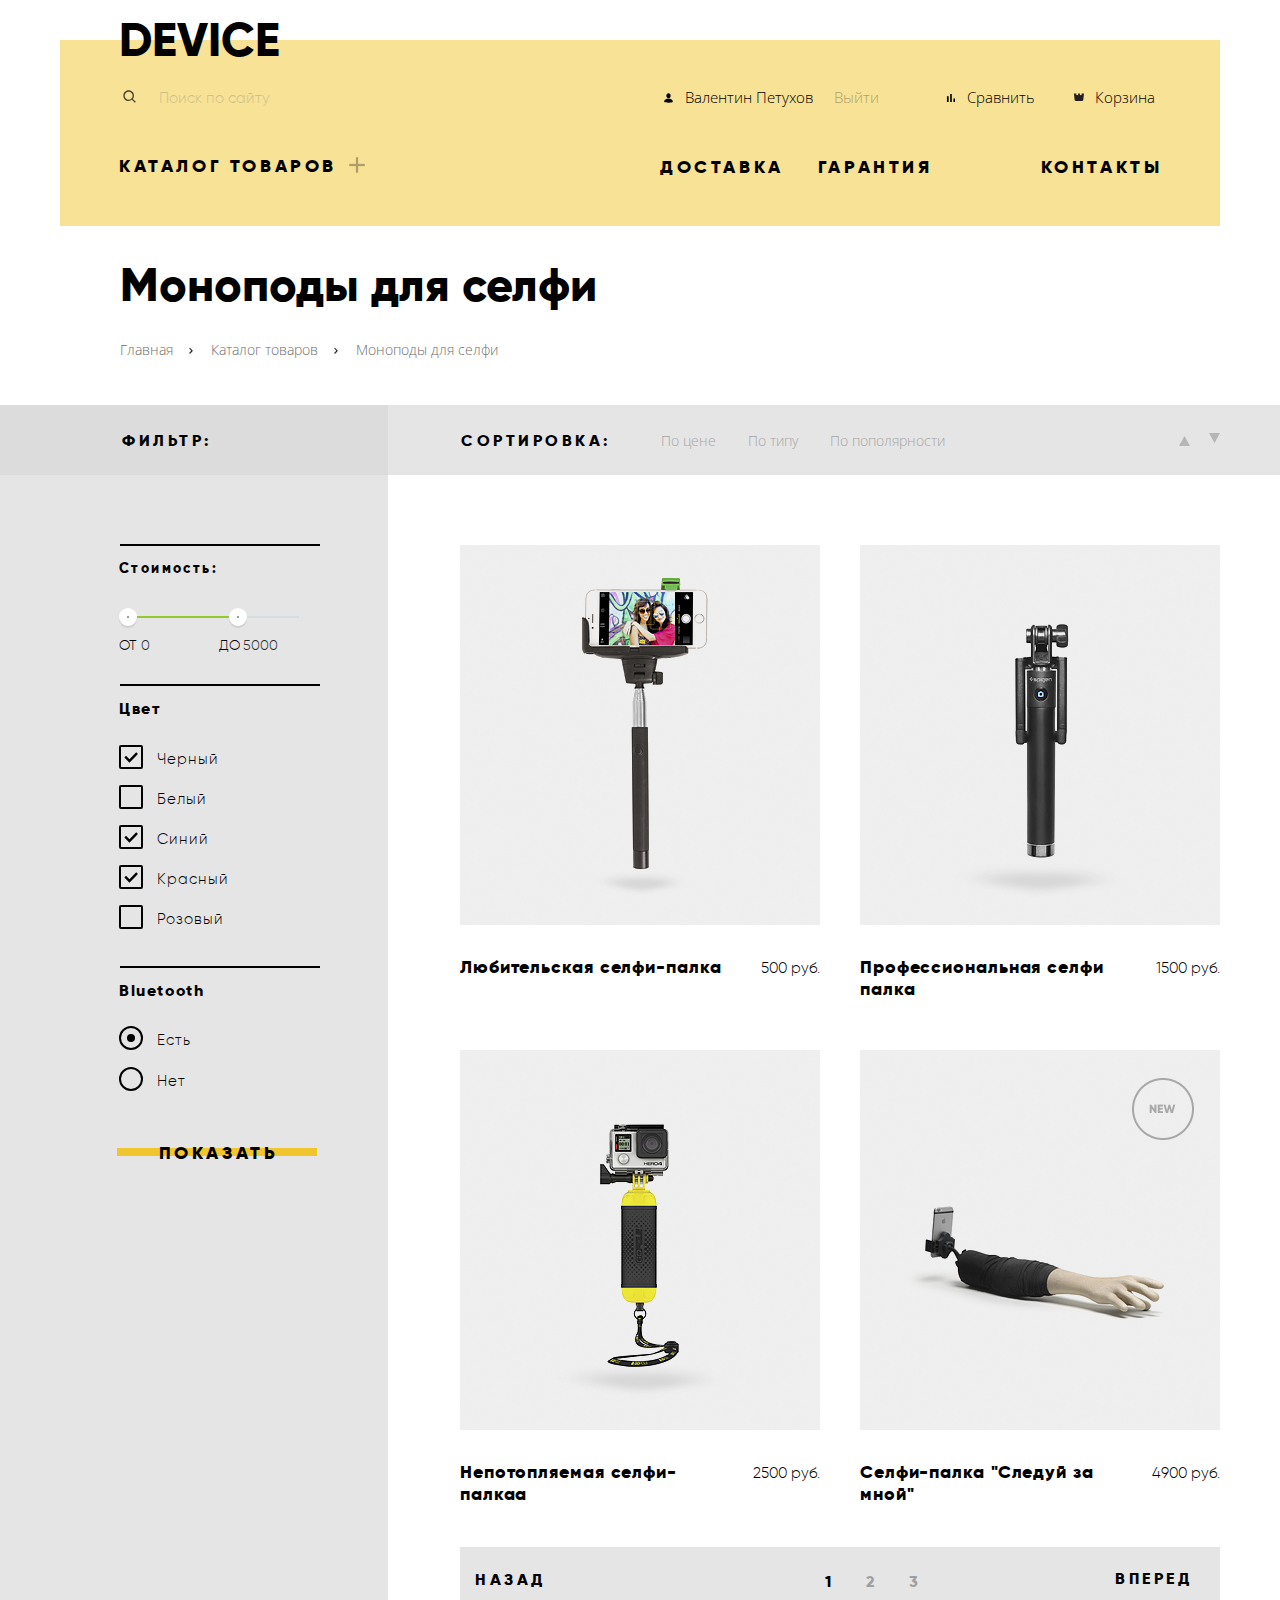
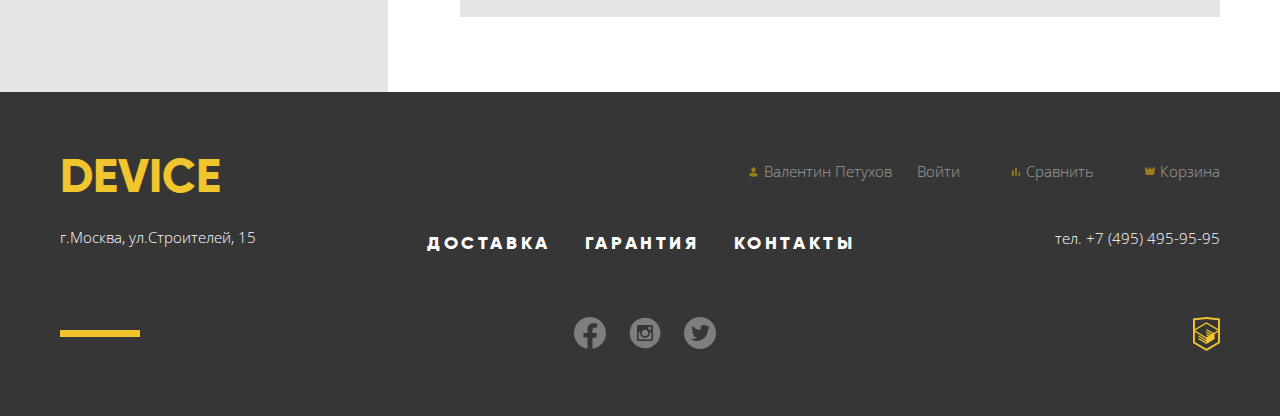
==== commit 0f126a93: "Вроде как все сделал, осталось олько решить пару моментов)" ====
--- a/catalog.html
+++ b/catalog.html
@@ -18,12 +18,10 @@
       <h3 class="main-header-logo"><a href="index.html">DEVICE</a></h3>
       <section class="main-header-catalog">
         <h2 class="visually-hidden">Контант шапки</h2>
-        <div class="serch">
-          <P class="serch-info">
-            <input type="search" placeholder="Поиск по сайту" />
-            <label class="popap"></label>
-            <input type="submit" value="Найти" />
-          </P>
+        <div class="search-catalog">
+          <input type="search" placeholder="Поиск по сайту" />
+          <label class="search-catalog-button"></label>
+          <input type="submit" value="Найти" />
           <ul class="menu reset-list">
             <li class="menu-sort">
               <a class="menu-title" href="catalog.html">Каталог товаров</a>
@@ -151,11 +149,11 @@
             </legend>
             <ul class="bluetooth-one reset-list">
               <li>
-                <input type="radio" name="yes" id="Bluetooth-yes" checked />
+                <input type="radio" name="yes" id="Bluetooth-yes" checked>
                 <label for="Bluetooth-yes"><span class="check-box">Есть</span></label>
               </li>
               <li>
-                <input type="radio" name="no" id="Bluetooth-no"/>
+                <input type="radio" name="yes" id="Bluetooth-no">
                 <label for="Bluetooth-no"><span class="check-box">Нет</span></label>
               </li>
             </ul>
@@ -180,14 +178,14 @@
           </ul>
           <ul class="sort-list-up-down reset-list">
             <li>
-              <a class="sort-list-up">
+              <a href="#" class="sort-list-up">
                 <svg width="11" height="10" viewBox="0 0 11 10" fill="none" xmlns="http://www.w3.org/2000/svg">
                   <path d="M0 10H11L5.5 0L0 10Z" fill="black"/>
                 </svg>
               </a>
             </li>
             <li>
-              <a class="sort-list-down">
+              <a href="#" class="sort-list-down">
                 <svg width="18" height="18" viewBox="0 0 18 18" fill="none" xmlns="http://www.w3.org/2000/svg">
                   <path d="M14 4L3 4L8.5 14L14 4Z" fill="black"/>
                 </svg>
--- a/css/style.css
+++ b/css/style.css
@@ -192,7 +192,7 @@
   z-index: 1;
 
   width: 1160px;
-  height: 161px;
+  min-height: 161px;
   padding-left: 58px;
   padding-top: 16px;
 
@@ -298,7 +298,14 @@
 
   border: 2px solid black;
   background-color: #F7E296;
-  opacity: 0;
+  display: none;
+}
+
+
+input[type="submit"]:focus {
+  display: block;
+  color: rgba(255, 255, 255, 0.3);
+  background-color: black;
 }
 
 input[type="submit"]:hover {
@@ -312,10 +319,10 @@
   border: 2px solid black;
   background-color: var(--basic-black);
   color: var(--basic-white);
-  opacity: 0;
-}
-
-.popap {
+}
+
+
+.search-catalog-button {
   content: "";
   position: absolute;
   left: 5px;
@@ -324,24 +331,19 @@
   height: 2px;
   width: 440px;
 
-  opacity: 0;
+  display: none;
   background: var(--basic-black);
 }
 
 input:focus ~ input[type="submit"] {
-  opacity: 1;
-}
-
-input:focus ~ input[type="submit"] {
-  opacity: 1;
+  display: block;
 }
 
 input:focus ~ label {
-  opacity: 1;
-}
-
-
-.serch {
+  display: block;
+}
+
+.search-catalog {
   position: relative;
 
   display: grid;
@@ -350,7 +352,7 @@
   margin-top: 31px;
 }
 
-.serch::before {
+.search-catalog::before {
   position: absolute;
   content: "";
   top: 19px;
@@ -541,6 +543,10 @@
 
 /*////////////////SLIDER///////////////*/
 
+.slider {
+  position: relative;
+}
+
 .slider-controls label {
   position: relative;
 
@@ -571,6 +577,141 @@
   min-height: 413px;
 }
 
+.slider-controls {
+  position: absolute;
+  right: 70px;
+  bottom: 200px;
+  z-index: 1;
+
+  font-size: 0;
+
+  display: inline-flex;
+}
+
+
+.slider-item-one {
+  position: relative;
+
+  display: flex;
+  justify-content: space-around;
+  margin-top: 36px;
+}
+
+.slider-item-two {
+  position: relative;
+
+  display: flex;
+  justify-content: space-around;
+  margin-top: 36px;
+}
+
+.slider-item-there {
+  position: relative;
+
+  display: flex;
+  justify-content: space-around;
+  margin-top: 36px;
+}
+
+.slider-item-there h3 {
+  position: relative;
+  margin-bottom: 29px;
+  line-height: 53px;
+  min-width: 630px;
+}
+
+.slider-wrapper-one {
+  width: 487px;
+  margin-left: 384px;
+}
+
+.slider-wrapper-two {
+  width: 487px;
+  margin-left: 384px;
+}
+
+.slider-wrapper-there {
+  width: 487px;
+  margin-left: 384px;
+}
+
+.slider-title {
+  position: relative;
+  width: 391px;
+  margin-bottom: 29px;
+
+  line-height: 53px;
+}
+
+.slider-title::before {
+  content: "";
+  position: absolute;
+  top: -43px;
+
+  width: 100px;
+  height: 7px;
+
+  background-color: var(--basic-white);
+}
+
+.slider-number {
+  position: absolute;
+  top: -68px;
+  right: 48px;
+
+  font-family: Gilroy;
+  font-weight: 800;
+  font-size: 179px;
+  line-height: 219px;
+  text-transform: uppercase;
+
+  color: var(--basic-white);
+}
+
+.slider-info-one {
+  font-family: Open Sans;
+  line-height: 26px;
+  color: var(--basic-black);
+
+  margin-bottom: 46px;
+}
+
+.slider-info-two {
+  font-family: Open Sans;
+
+  color: var(--basic-black);
+
+  margin-bottom: 50px;
+}
+
+.slider-info-there {
+  font-family: Open Sans;
+  font-size: 15px;
+
+  color: var(--basic-black);
+
+  margin-bottom: 50px;
+}
+
+.slider-img-one {
+  position: absolute;
+  top: -34px;
+  left: 88px;
+}
+
+.slider-img-two {
+  position: absolute;
+  top: 33px;
+  left: 57px;
+}
+
+.slider-img-there {
+  position: absolute;
+  top: -34px;
+  left: 88px;
+}
+
+
 #product-1:checked ~ .site-wrapper #slide1,
 #product-2:checked ~ .site-wrapper #slide2,
 #product-3:checked ~ .site-wrapper #slide3 {
@@ -601,130 +742,6 @@
   border-radius: 50%;
 }
 
-.slider-controls {
-  position: absolute;
-
-  z-index: 1;
-  font-size: 0;
-  display: inline-flex;
-  right: 233px;
-  bottom: 145px;
-}
-
-
-.slider-item-one {
-  position: relative;
-
-  display: flex;
-  justify-content: space-around;
-  margin-top: 36px;
-}
-
-.slider-item-two {
-  position: relative;
-
-  display: flex;
-  justify-content: space-around;
-  margin-top: 36px;
-}
-
-.slider-item-there {
-  position: relative;
-
-  display: flex;
-  justify-content: space-around;
-  margin-top: 36px;
-}
-
-.slider-wrapper-one {
-  width: 487px;
-  margin-left: 384px;
-}
-
-.slider-wrapper-two {
-  width: 487px;
-  margin-left: 384px;
-}
-
-.slider-wrapper-there {
-  width: 487px;
-  margin-left: 384px;
-}
-
-.slider-title {
-  position: relative;
-  width: 391px;
-  margin-bottom: 29px;
-
-  line-height: 53px;
-}
-
-.slider-title::before {
-  content: "";
-  position: absolute;
-  top: -43px;
-
-  width: 100px;
-  height: 7px;
-
-  background-color: var(--basic-white);
-}
-
-.slider-number {
-  position: absolute;
-  top: -68px;
-  right: 48px;
-
-  font-family: Gilroy;
-  font-weight: 800;
-  font-size: 179px;
-  line-height: 219px;
-  text-transform: uppercase;
-
-  color: var(--basic-white);
-}
-
-.slider-info-one {
-  font-family: Open Sans;
-  line-height: 26px;
-  color: var(--basic-black);
-
-  margin-bottom: 46px;
-}
-
-.slider-img-one {
-  position: absolute;
-  top: -34px;
-  left: 88px;
-}
-
-.slider-img-two {
-  position: absolute;
-  top: 33px;
-  left: 57px;
-}
-
-.slider-img-there {
-  position: absolute;
-  top: -34px;
-  left: 88px;
-}
-
-.slider-info-two {
-  font-family: Open Sans;
-
-  color: var(--basic-black);
-
-  margin-bottom: 50px;
-}
-
-.slider-info-there {
-  font-family: Open Sans;
-  font-size: 15px;
-
-  color: var(--basic-black);
-}
-
 .button-slider {
   position: relative;
 
@@ -765,6 +782,10 @@
   height: 100%;
 }
 
+.button-slider:active {
+  color: rgba(0, 0, 0, 0.3);
+}
+
 /*/////////FEATURES////////////////*/
 
 .slider-catalog {
@@ -774,7 +795,7 @@
 
 .site-catalog {
   position: relative;
-  margin-top: 122px;
+  margin-top: 125px;
 }
 
 .site-catalog::before {
@@ -797,7 +818,7 @@
   content: "";
   position: absolute;
   top: -63px;
-  right: -8px;
+  right: -7px;
 
   width: 8px;
   height: 320px;
@@ -840,6 +861,7 @@
   height: 10px;
 
   background-color: var(--special-yellow-dark);
+  color: var(--basic-black);
   transition: top 0.5s, height 0.5s, background-color 0.5s, width 0.5s;
 }
 
@@ -852,99 +874,104 @@
   height: 100%;
 }
 
-.features-title:active::before {
+
+.slide-title-catalog {
+  margin: 0;
+  margin-top: 8px;
+}
+
+
+.slide-catalog {
+  display: none;
+}
+
+.slide-info-catalog-one {
+  width: 453px;
+  margin-top: 43px;
+
+  line-height: 29px;
+}
+
+.slide-info-catalog-two {
+  width: 495px;
+  margin-top: 48px;
+
+  line-height: 29px;
+}
+
+.slide-info-catalog-there {
+  width: 495px;
+  margin-top: 48px;
+
+  line-height: 29px;
+}
+
+.slider-catalog-item:first-child::before {
+  content: "";
+  position: absolute;
+  right: 64px;
+
+  width: 136px;
+  height: 164px;
+
+  background-image: url(../img/catalog/delivery.png);
+  background-repeat: no-repeat;
+  background-position: 0 0;
+}
+
+.slider-catalog-item:nth-child(2)::before {
+  content: "";
+  position: absolute;
+  right: 35px;
+  bottom: 8px;
+
+  width: 166px;
+  height: 190px;
+
+  background-image: url(../img/catalog/warranty.png);
+  background-repeat: no-repeat;
+  background-position: 0 0;
+}
+
+.slider-catalog-item:last-child::before {
+  content: "";
+  position: absolute;
+  right: 50px;
+  bottom: 9px;
+
+  width: 155px;
+  height: 187px;
+
+  background-image: url(../img/catalog/credit.png);
+  background-repeat: no-repeat;
+  background-position: 0 0;
+}
+
+#product-4:checked ~ .site-catalog #slide4,
+#product-5:checked ~ .site-catalog #slide5,
+#product-6:checked ~ .site-catalog #slide6 {
+  position: relative;
+  display: block;
+}
+
+#product-4:checked ~ .site-catalog label[for="product-4"],
+#product-5:checked ~ .site-catalog label[for="product-5"],
+#product-6:checked ~ .site-catalog label[for="product-6"] {
+  position: relative;
+  display: block;
+}
+
+#product-4:checked ~ .site-catalog label[for="product-4"]::before,
+#product-5:checked ~ .site-catalog label[for="product-5"]::before,
+#product-6:checked ~ .site-catalog label[for="product-6"]::before {
+  position: absolute;
+  top: 0px;
   width: 276px;
   height: 40px;
   padding-left: 23px;
-
+  color: var(--basic-white);
   background-color: var(--basic-black);
 }
-
-
-.slide-title-catalog {
-  margin: 0;
-  margin-top: 8px;
-}
-
-
-.slide-catalog {
-  display: none;
-}
-
-.slide-info-catalog-one {
-  position: relative;
-  width: 495px;
-  margin-top: 48px;
-}
-
-.slide-info-catalog-one::before {
-  content: "";
-  position: absolute;
-  right: -200px;
-  bottom: -26px;
-
-  width: 136px;
-  height: 164px;
-
-  background-image: url(../img/catalog/delivery.png);
-  background-repeat: no-repeat;
-  background-position: 0 0;
-}
-
-.slide-info-catalog-two {
-  position: relative;
-  width: 495px;
-  margin-top: 48px;
-}
-
-.slide-info-catalog-two::before {
-  content: "";
-  position: absolute;
-  right: -200px;
-  bottom: -26px;
-
-  width: 166px;
-  height: 190px;
-
-  background-image: url(../img/catalog/warranty.png);
-  background-repeat: no-repeat;
-  background-position: 0 0;
-}
-
-.slide-info-catalog-there {
-  position: relative;
-  width: 495px;
-  margin-top: 48px;
-}
-
-.slide-info-catalog-there::before {
-  content: "";
-  position: absolute;
-  right: -200px;
-  bottom: -26px;
-
-  width: 155px;
-  height: 187px;
-
-  background-image: url(../img/catalog/credit.png);
-  background-repeat: no-repeat;
-  background-position: 0 0;
-}
-
-
-#product-4:checked ~ .site-catalog #slide4,
-#product-5:checked ~ .site-catalog #slide5,
-#product-6:checked ~ .site-catalog #slide6 {
-  display: block;
-}
-
-#product-4:checked ~ .site-catalog label[for="product-4"],
-#product-5:checked ~ .site-catalog label[for="product-5"],
-#product-6:checked ~ .site-catalog label[for="product-6"] {
-  position: relative;
-  display: block;
-}
-
 
 /*///////////////////TABLE///////////*/
 
@@ -1050,7 +1077,7 @@
   display: flex;
   justify-content: space-between;
   flex-wrap: wrap;
-  margin-top: 199px;
+  margin-top: 211px;
 }
 
 .brand-item  {
@@ -1064,6 +1091,10 @@
   filter: grayscale(0%);
 }
 
+.brand-navigation img {
+  max-width: 100%;
+  object-fit: contain;
+}
 
 /*////////COMPANY_INFO/////////////*/
 
@@ -1194,6 +1225,10 @@
   height: 100%;
 }
 
+.button-style:active {
+  color: rgba(0, 0, 0, 0.3);
+}
+
 /*/////////////////CATALOG//////////////////////*/
 /*
 .catalog {
@@ -1270,9 +1305,10 @@
 
 .catalog-sort {
   display: flex;
-  align-items: center;
+  align-items: baseline;
   width: 990px;
   height: 70px;
+  padding-top: 10px;
   padding-left: 73px;
 
   background-color:var(--basic-grey-light);
@@ -1302,6 +1338,18 @@
 .sort-list-up-down {
   display: flex;
   margin-left: 202px;
+}
+
+.sort-list-up-down a {
+  opacity: 0.2;
+}
+
+.sort-list-up-down a:hover {
+  opacity: 0.5;
+}
+
+.sort-list-up-down a:active {
+  opacity: 1;
 }
 
 .sort-list-down {
@@ -1335,6 +1383,11 @@
 
 .catalog-item {
   position: relative;
+}
+
+.catalog-item img {
+  max-width: 100%;
+  object-fit: contain;
 }
 
 .catalog-item:nth-child(3) {
@@ -1454,6 +1507,10 @@
   min-height: 100%;
 }
 
+.button-catalog:active {
+  color: rgba(0, 0, 0, 0.3);
+}
+
 /*//////////////////FILET////////////////////////*/
 
 .filter-post {
@@ -1541,10 +1598,10 @@
 
   width: 4px;
   height: 4px;
-  padding: 0;
+  padding: 1px;
 
   border: 8px solid #ffffff;
-  background-color: var(--basic-black);
+  background-color: var(--basic-half-grey);
   box-shadow: 0 2px 1px 0 #cfcfcf;
   border-radius: 50%;
   cursor: pointer;
@@ -1788,6 +1845,11 @@
   top: 4px;
   min-height: 100%;
 }
+
+.button-present:active {
+  color: rgba(0, 0, 0, 0.3);
+}
+
 /*/////////////PAGINATION-nav////////////////////*/
 
 .pagination-nav {
@@ -1809,32 +1871,6 @@
 }
 
 .pagination-item a {
-  margin-right: 30px;
-
-  font-family: Gilroy;
-  font-weight: 800;
-  font-size: 16px;
-  line-height: 20px;
-
-  letter-spacing: 0.1em;
-  text-transform: uppercase;
-
-  color: var(--basic-black);
-}
-
-.pagination-item:not(:first-child) {
-  opacity: 0.3;
-}
-
-.pagination-item:hover {
-  opacity: 0.6;
-}
-
-.pagination-item:active {
-  opacity: 1;
-}
-
-.button-back {
   width: 120px;
   height: 70px;
   padding-top: 22px;
@@ -1843,11 +1879,36 @@
   font-family: Gilroy;
   font-weight: 800;
   font-size: 16px;
-  line-height: 20px;
+  line-height: 25px;
   letter-spacing: 3.5px;
   text-transform: uppercase;
 
   color: var(--basic-black);
+}
+
+.pagination-item:not(:first-child) {
+  opacity: 0.3;
+}
+
+.pagination-item:hover {
+  opacity: 0.6;
+}
+
+.pagination-item:active {
+  opacity: 1;
+}
+
+.button-back {
+  width: 120px;
+  height: 70px;
+  padding-left: 15px;
+
+  font-family: Gilroy;
+  font-weight: 800;
+  font-size: 16px;
+  line-height: 65px;
+  letter-spacing: 3.5px;
+  text-transform: uppercase;
 }
 
 .button-back:hover {
@@ -2407,3 +2468,17 @@
 .modal-close:active {
   opacity: 0.3;
 }
+
+.name-form input:hover {
+  background-color: #EAEAEA;
+}
+
+.name-form input:focus {
+  outline: none;
+  border: 2px solid #F7E296;
+  background-color: var(--basic-white);
+}
+
+.modal-map iframe {
+    box-shadow: 0 0 15px 3px var(--basic-black);
+}
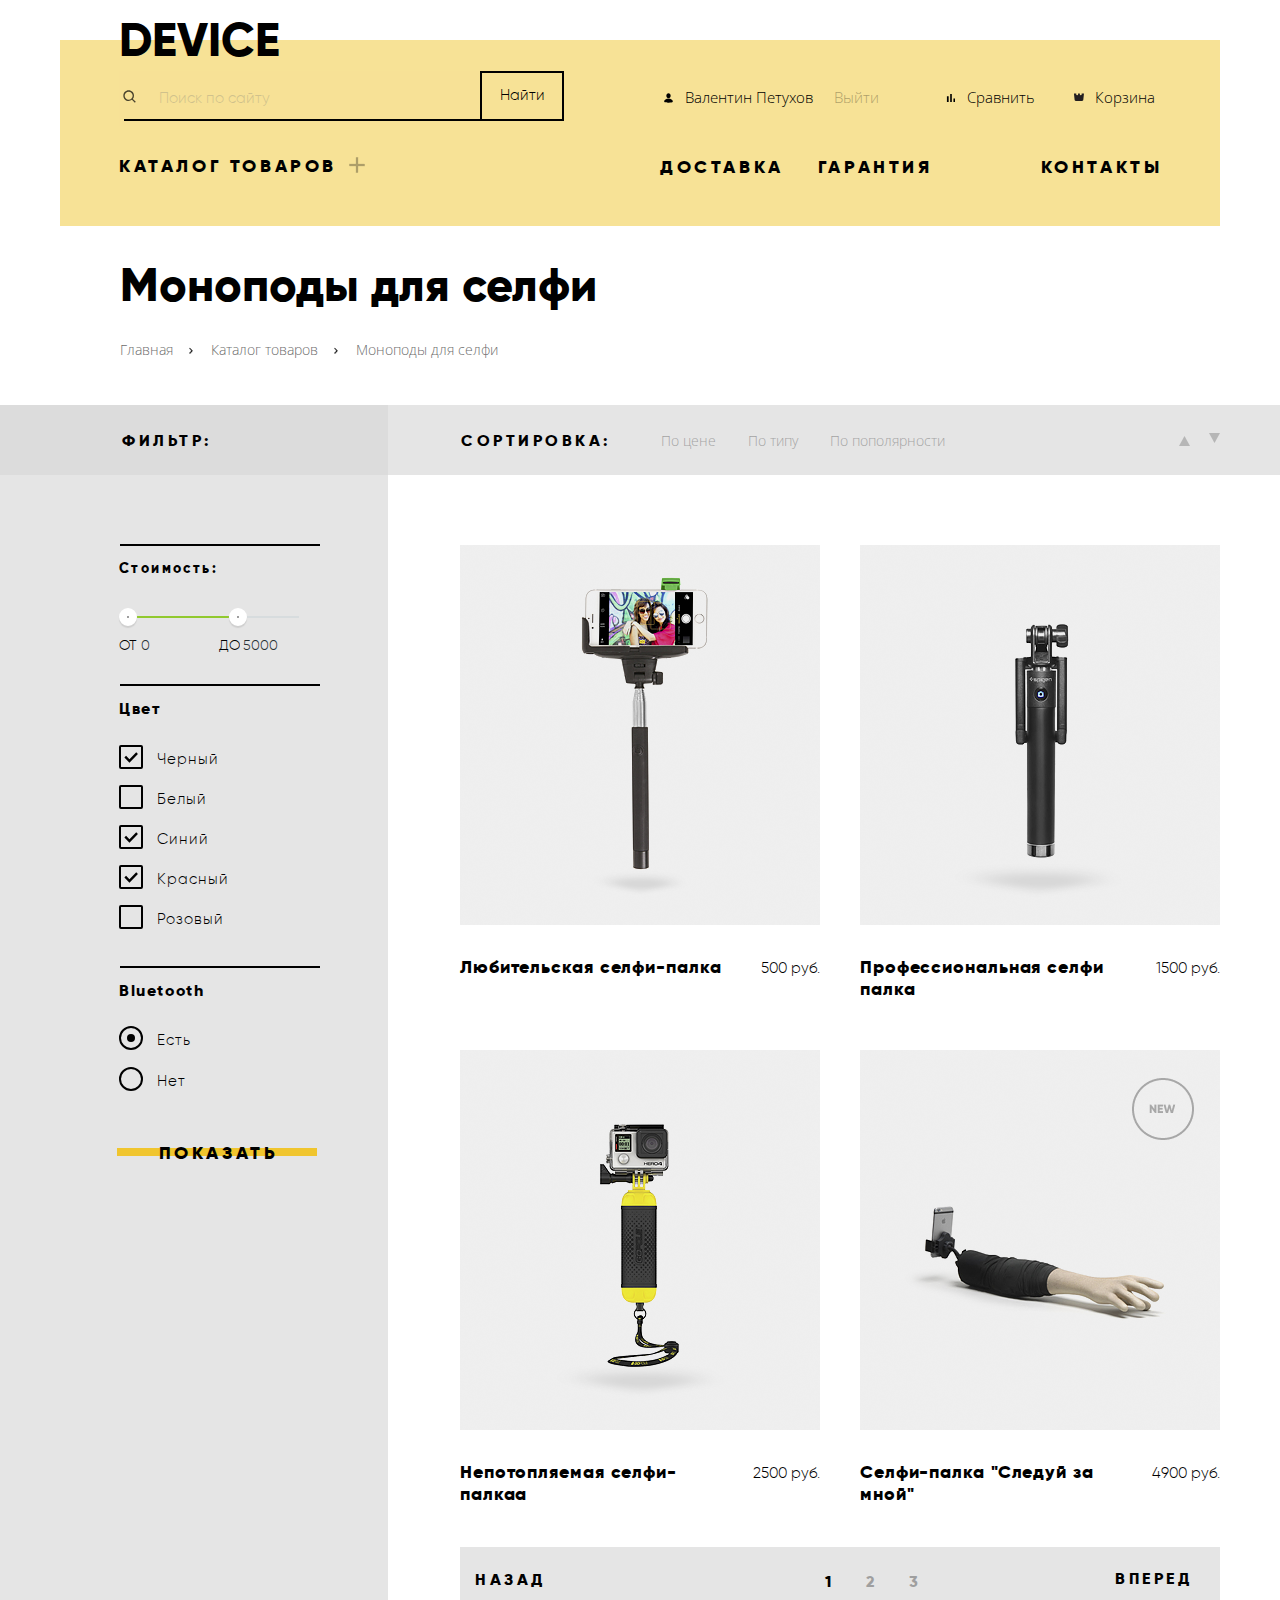
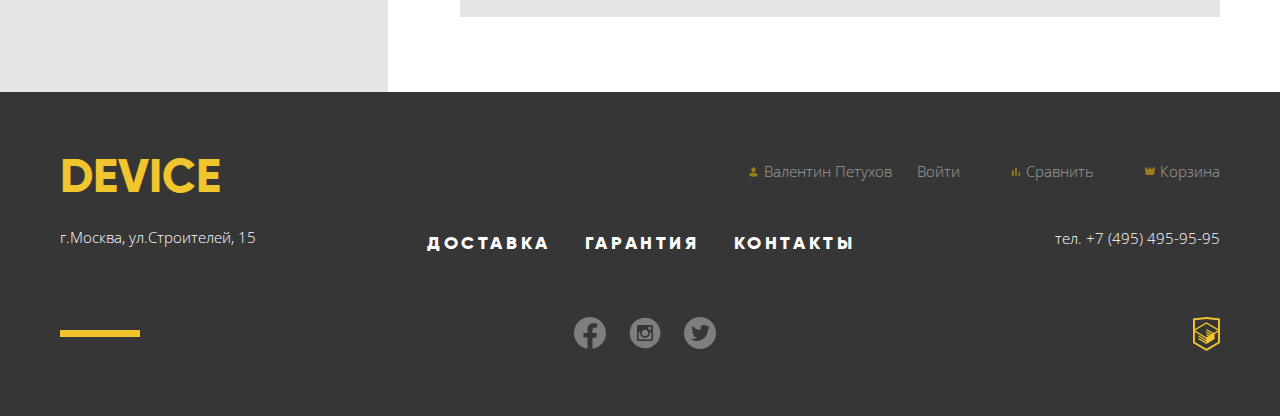
==== commit a7de20e3: "Все равно с кнопкой что то не так" ====
--- a/catalog.html
+++ b/catalog.html
@@ -19,9 +19,9 @@
       <section class="main-header-catalog">
         <h2 class="visually-hidden">Контант шапки</h2>
         <div class="search-catalog">
-          <input type="search" placeholder="Поиск по сайту" />
+          <input type="search" placeholder="Поиск по сайту" autofocus />
           <label class="search-catalog-button"></label>
-          <input type="submit" value="Найти" />
+          <button class="serch-btn" type="submit">Найти</button>
           <ul class="menu reset-list">
             <li class="menu-sort">
               <a class="menu-title" href="catalog.html">Каталог товаров</a>
--- a/css/style.css
+++ b/css/style.css
@@ -273,6 +273,7 @@
   position: relative;
 
   padding-left: 40px;
+  width: 360px;
 
   border: none;
   background-color: var(--special-yellow-light);
@@ -288,7 +289,7 @@
 }
 
 
-input[type="submit"] {
+.serch-btn {
   position: absolute;
   top: 0px;
   right: 96px;
@@ -302,13 +303,13 @@
 }
 
 
-input[type="submit"]:focus {
+.serch-btn:focus {
   display: block;
   color: rgba(255, 255, 255, 0.3);
   background-color: black;
 }
 
-input[type="submit"]:hover {
+.serch-btn:hover {
   position: absolute;
   top: 0px;
   right: 96px;
@@ -321,7 +322,6 @@
   color: var(--basic-white);
 }
 
-
 .search-catalog-button {
   content: "";
   position: absolute;
@@ -335,7 +335,7 @@
   background: var(--basic-black);
 }
 
-input:focus ~ input[type="submit"] {
+input:focus ~ .serch-btn {
   display: block;
 }
 
@@ -958,6 +958,8 @@
 #product-5:checked ~ .site-catalog label[for="product-5"],
 #product-6:checked ~ .site-catalog label[for="product-6"] {
   position: relative;
+  color: var(--basic-white);
+  z-index: 2;
   display: block;
 }
 
@@ -966,10 +968,10 @@
 #product-6:checked ~ .site-catalog label[for="product-6"]::before {
   position: absolute;
   top: 0px;
+  z-index: -1;
   width: 276px;
   height: 40px;
   padding-left: 23px;
-  color: var(--basic-white);
   background-color: var(--basic-black);
 }
 
@@ -2479,6 +2481,11 @@
   background-color: var(--basic-white);
 }
 
+.name-form textarea:hover {
+  background-color: #EAEAEA;
+}
+
+
 .modal-map iframe {
-    box-shadow: 0 0 15px 3px var(--basic-black);
-}
+  box-shadow: 0 0 15px 3px var(--basic-black);
+}
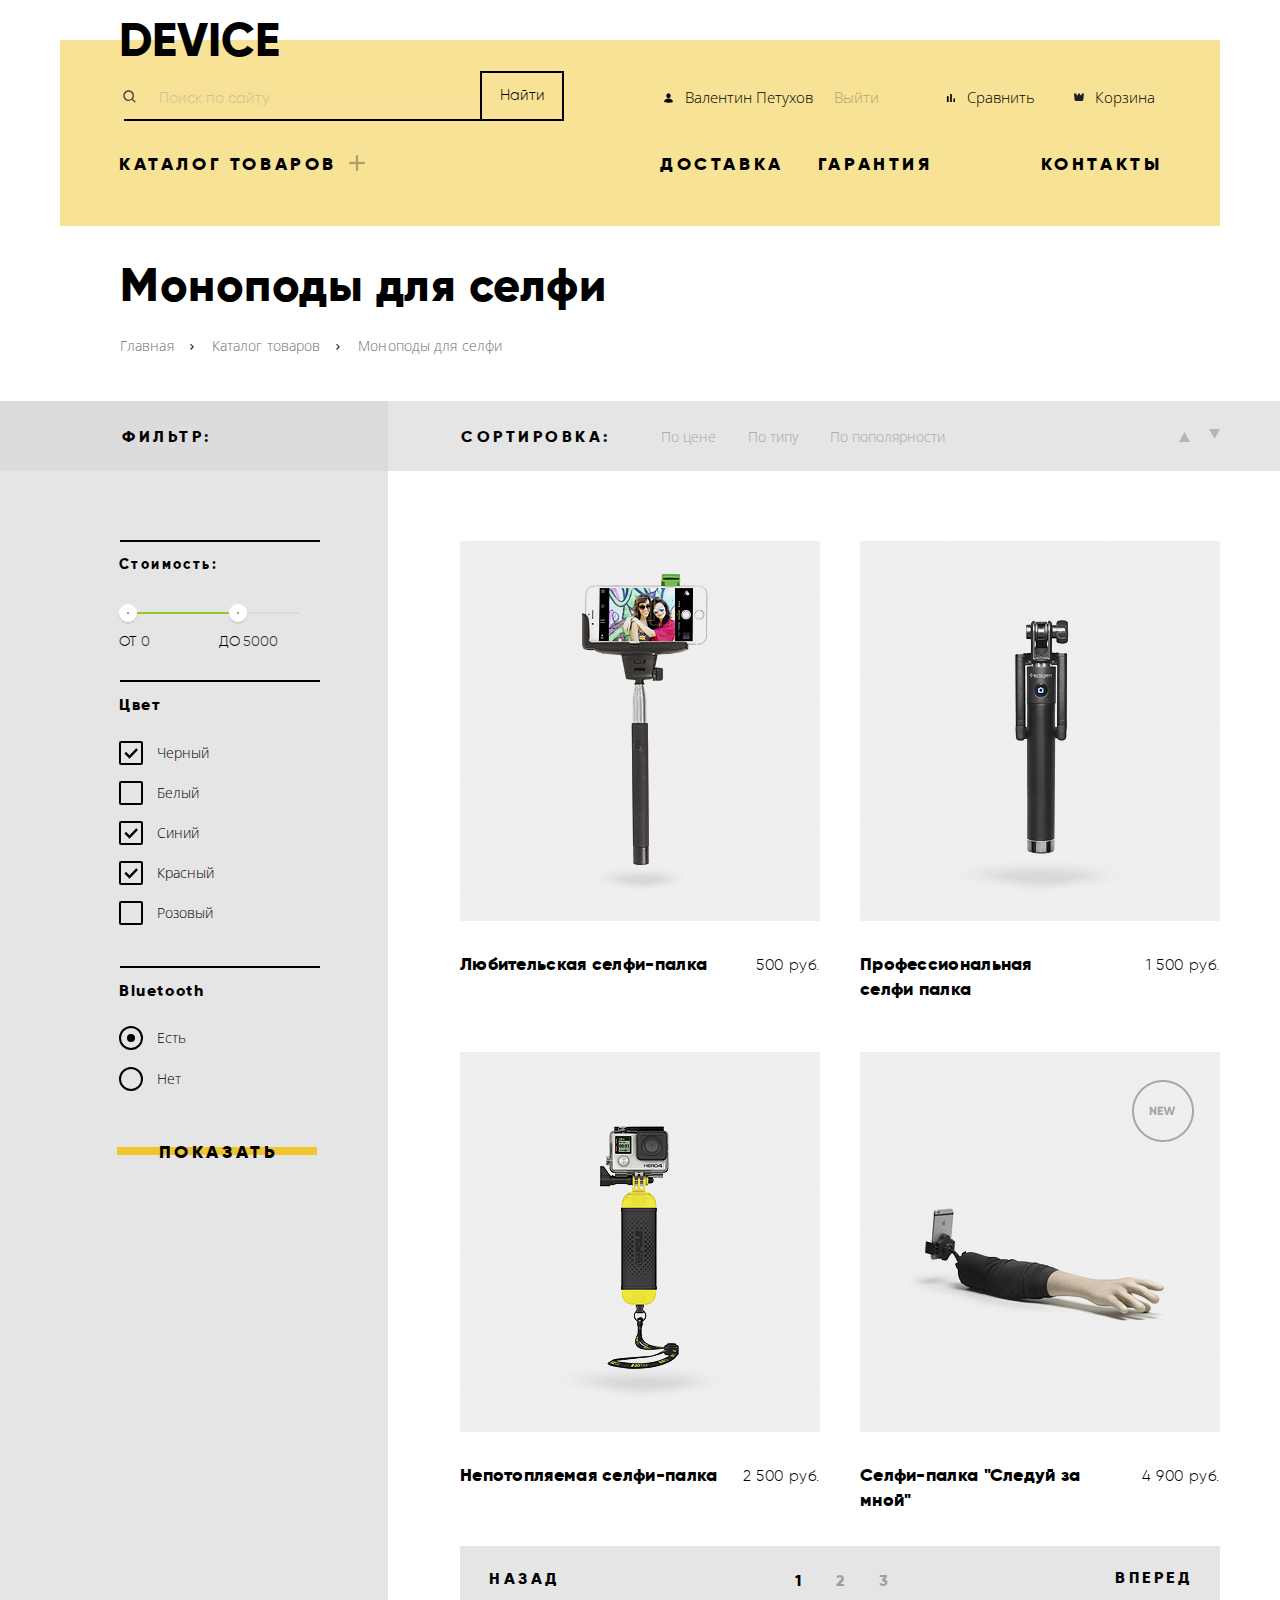
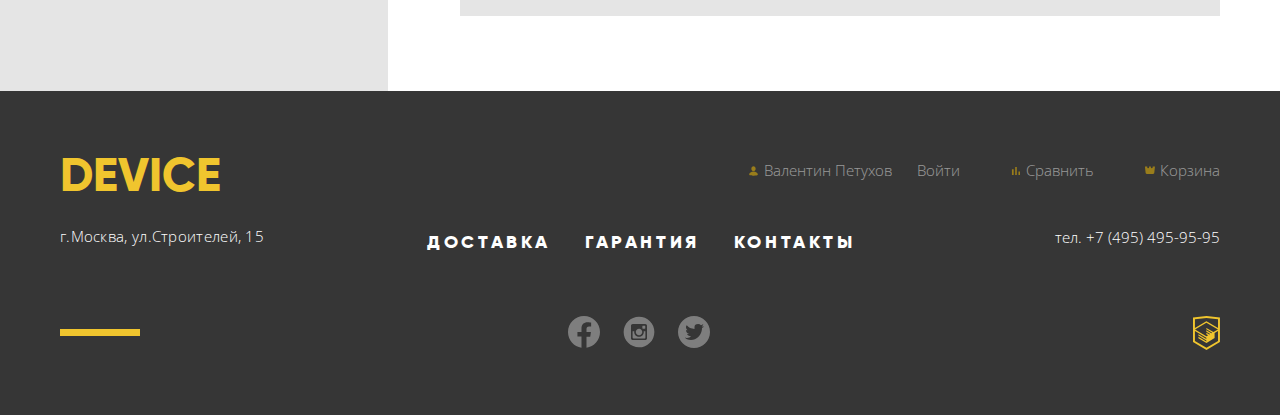
==== commit 858bdc05: "Доступность" ====
--- a/catalog.html
+++ b/catalog.html
@@ -5,7 +5,7 @@
   <title>Device</title>
   <link href="https://fonts.googleapis.com/css2?family=Open+Sans:wght@300;400&display=swap" rel="stylesheet">
   <link href="css/normalize.css" rel="stylesheet">
-  <link href="css/style.css" rel="stylesheet">
+  <link href="css/style.min.css" rel="stylesheet">
   <link rel="icon" href="favicon.ico" />
   <link rel="icon" href="img/faviicon32.svg" type="image/svg+xml" />
   <link rel="apple-touch-icon" href="img/faviicon512.svg" />
@@ -19,9 +19,11 @@
       <section class="main-header-catalog">
         <h2 class="visually-hidden">Контант шапки</h2>
         <div class="search-catalog">
-          <input type="search" placeholder="Поиск по сайту" autofocus />
-          <label class="search-catalog-button"></label>
-          <button class="serch-btn" type="submit">Найти</button>
+          <form action="https://echo.htmlacademy.ru/courses" method="post">
+            <input type="search" name="search" id="search" autocomplete="off" placeholder="Поиск по сайту" autofocus />
+            <label class="search-catalog-button"></label>
+            <input class="serch-btn" type="submit" value="Найти">
+          </form>
           <ul class="menu reset-list">
             <li class="menu-sort">
               <a class="menu-title" href="catalog.html">Каталог товаров</a>
@@ -122,24 +124,24 @@
             </legend>
             <ul class="reset-list">
               <li class="option-check-list">
-                <input type="checkbox" name="black" id="color-balck" checked />
-                <label for="color-balck"><span class="check-box">Черный</span></label>
+                <input type="checkbox" name="color" value="black" id="color-balck" checked />
+                <label for="color-balck"><span class="check-box" tabindex="0">Черный</span></label>
               </li>
               <li class="option-check-list">
-                <input type="checkbox" name="white" id="color-white"/>
-                <label for="color-white"><span class="check-box">Белый</span></label>
+                <input type="checkbox" name="color" value="white" id="color-white"/>
+                <label for="color-white"><span class="check-box" tabindex="0">Белый</span></label>
               </li>
               <li class="option-check-list">
-                <input type="checkbox" name="blue" id="color-blue" checked />
-                <label for="color-blue"><span class="check-box">Синий</span></label>
+                <input type="checkbox" name="color" value="blue" id="color-blue" checked />
+                <label for="color-blue"><span class="check-box" tabindex="0">Синий</span></label>
               </li>
               <li class="option-check-list">
-                <input type="checkbox" name="red" id="color-red" checked />
-                <label for="color-red"><span class="check-box">Красный</span></label>
+                <input type="checkbox" name="color" value="red" id="color-red" checked />
+                <label for="color-red"><span class="check-box" tabindex="0">Красный</span></label>
               </li>
               <li class="option-check-list">
-                <input type="checkbox" name="pink" id="color-pink"/>
-                <label for="color-pink"><span class="check-box">Розовый</span></label>
+                <input type="checkbox" name="color" value="pink" id="color-pink"/>
+                <label for="color-pink"><span class="check-box" tabindex="0">Розовый</span></label>
               </li>
             </ul>
           </fieldset>
@@ -149,12 +151,12 @@
             </legend>
             <ul class="bluetooth-one reset-list">
               <li>
-                <input type="radio" name="yes" id="Bluetooth-yes" checked>
-                <label for="Bluetooth-yes"><span class="check-box">Есть</span></label>
+                <input type="radio" name="Bluetooth" value="yes" id="Bluetooth-yes" checked>
+                <label for="Bluetooth-yes" tabindex="0"><span class="check-box">Есть</span></label>
               </li>
               <li>
-                <input type="radio" name="yes" id="Bluetooth-no">
-                <label for="Bluetooth-no"><span class="check-box">Нет</span></label>
+                <input type="radio" name="Bluetooth" value="no" id="Bluetooth-no">
+                <label for="Bluetooth-no" tabindex="0"><span class="check-box">Нет</span></label>
               </li>
             </ul>
           </fieldset>
@@ -197,11 +199,11 @@
           <h2 class="visually-hidden">Шаблоны</h2>
           <ul class="catalog-list reset-list">
             <li class="catalog-item">
-              <img src="img/catalog/item-1.png" width="360" height="380" alt="11" />
+              <img src="img/catalog/item-1.png" width="360" height="380" alt="любительская селфи палка" />
               <section class="catalog-info">
                 <h2 class="visually-hidden">Любительская</h2>
                 <div class="catalog-range">
-                  <a class="button-catalog">В корзину</a>
+                  <a href="#" class="button-catalog">В корзину</a>
                   <p class="catalog-info-desct">
                     Добавить к сравнению
                   </p>
@@ -217,11 +219,11 @@
               </article>
             </li>
             <li class="catalog-item">
-              <img src="img/catalog/item-2.png" width="360" height="380" alt="11" />
+              <img src="img/catalog/item-2.png" width="360" height="380" alt="Профессиональная селфи палка" />
               <section class="catalog-info">
                 <h2 class="visually-hidden">Профессиональная</h2>
                 <div class="catalog-range">
-                  <a class="button-catalog">В корзину</a>
+                  <a href="#" class="button-catalog">В корзину</a>
                   <p class="catalog-info-desct">
                     Добавить к сравнению
                   </p>
@@ -229,40 +231,40 @@
               </section>
               <article class="desct">
                 <h4 class="desct-title">
-                  Профессиональная селфи палка
+                  Профессиональная <br /> селфи палка
                 </h4>
                 <p class="desct-info">
-                  1500 руб.
+                  1 500 руб.
                 </p>
               </article>
             </li>
             <li class="catalog-item">
-              <img src="img/catalog/item-3.png" width="360" height="380" alt="11" />
+              <img src="img/catalog/item-3.png" width="360" height="380" alt="Непотопляемая селфи-палка" />
               <section class="catalog-info">
                 <h2 class="visually-hidden">Непотопляемая</h2>
                 <div class="catalog-range">
-                  <a class="button-catalog">В корзину</a>
-                  <p class="desct-info">
+                  <a href="#" class="button-catalog">В корзину</a>
+                  <p class="catalog-info-desct">
                     Добавить к сравнению
                   </p>
                 </div>
               </section>
               <article class="desct">
                 <h4 class="desct-title">
-                  Непотопляемая селфи-палкаа
+                  Непотопляемая селфи-палка
                 </h4>
                 <p class="desct-info">
-                  2500 руб.
+                  2 500 руб.
                 </p>
               </article>
             </li>
             <li class="catalog-item">
-              <img src="img/catalog/item-4.png" width="360" height="380" alt="11" />
+              <img src="img/catalog/item-4.png" width="360" height="380" alt="Селфи-палка Следуй за мной" />
               <section class="catalog-info">
                 <h2 class="visually-hidden">Следуй за мной</h2>
                 <div class="catalog-range">
-                  <a class="button-catalog">В корзину</a>
-                  <p class="desct-info">
+                  <a href="#" class="button-catalog">В корзину</a>
+                  <p class="catalog-info-desct">
                     Добавить к сравнению
                   </p>
                 </div>
@@ -272,7 +274,7 @@
                   Селфи-палка "Следуй за мной"
                 </h4>
                 <p class="desct-info">
-                  4900 руб.
+                  4 900 руб.
                 </p>
               </article>
             </li>
@@ -337,21 +339,21 @@
           <h2 class="visually-hidden">Соц сети</h2>
           <ul class="footer-social reset-list">
             <li>
-              <a href="#">
+              <a href="#" aria-label="Фейсбук">
                 <svg width="32" height="32" viewBox="0 0 32 32" fill="none" xmlns="http://www.w3.org/2000/svg">
                   <path d="M31.9973 16C31.9973 7.16267 24.8347 0 15.9987 0C7.16267 0 0 7.16267 0 16C0 23.984 5.85067 30.6027 13.4987 31.8027V20.624H9.43733V15.9987H13.4987V12.4747C13.4987 8.464 15.888 6.24933 19.5413 6.24933C21.292 6.24933 23.1227 6.56133 23.1227 6.56133V10.4987H21.1067C19.12 10.4987 18.5 11.732 18.5 12.9973V16H22.9373L22.228 20.6253H18.5V31.804C26.148 30.604 31.9987 23.9853 31.9987 16H31.9973Z" fill="white" fill-opacity="0.6"/>
                 </svg>
               </a>
             </li>
             <li>
-              <a href="#">
+              <a href="#" aria-label="Инстаграмм">
                 <svg width="32" height="32" viewBox="0 0 32 32" fill="none" xmlns="http://www.w3.org/2000/svg">
                   <path d="M20.7999 16.0001C20.7999 17.2732 20.2942 18.4941 19.3941 19.3943C18.4939 20.2944 17.273 20.8001 15.9999 20.8001C14.7269 20.8001 13.506 20.2944 12.6058 19.3943C11.7057 18.4941 11.1999 17.2732 11.1999 16.0001C11.1999 15.7265 11.2287 15.4593 11.2783 15.2001H9.59995V21.5953C9.59995 22.0401 9.95995 22.4001 10.4047 22.4001H21.5967C21.8099 22.3997 22.0142 22.3147 22.1648 22.1639C22.3154 22.013 22.3999 21.8085 22.3999 21.5953V15.2001H20.7215C20.7711 15.4593 20.7999 15.7265 20.7999 16.0001ZM15.9999 19.2001C16.4203 19.2 16.8365 19.1171 17.2248 18.9562C17.6131 18.7952 17.9659 18.5594 18.263 18.2621C18.5602 17.9648 18.7958 17.6119 18.9566 17.2235C19.1174 16.8351 19.2001 16.4189 19.1999 15.9985C19.1998 15.5782 19.1169 15.162 18.956 14.7737C18.795 14.3854 18.5592 14.0326 18.2619 13.7355C17.9646 13.4383 17.6117 13.2026 17.2233 13.0419C16.8349 12.8811 16.4187 12.7984 15.9983 12.7985C15.1494 12.7987 14.3354 13.1362 13.7353 13.7366C13.1352 14.337 12.7981 15.1512 12.7983 16.0001C12.7986 16.849 13.136 17.6631 13.7364 18.2632C14.3368 18.8633 15.151 19.2003 15.9999 19.2001ZM19.8399 12.6401H21.7583C21.8858 12.6401 22.0081 12.5896 22.0983 12.4996C22.1886 12.4097 22.2395 12.2876 22.2399 12.1601V10.2417C22.2399 10.114 22.1892 9.99151 22.0989 9.90119C22.0086 9.81088 21.8861 9.76014 21.7583 9.76014H19.8399C19.7122 9.76014 19.5897 9.81088 19.4994 9.90119C19.4091 9.99151 19.3583 10.114 19.3583 10.2417V12.1601C19.3599 12.4241 19.5759 12.6401 19.8399 12.6401ZM15.9999 0.640137C11.9262 0.640137 8.01934 2.25842 5.13879 5.13898C2.25823 8.01954 0.639946 11.9264 0.639946 16.0001C0.639946 20.0739 2.25823 23.9807 5.13879 26.8613C8.01934 29.7419 11.9262 31.3601 15.9999 31.3601C18.0171 31.3601 20.0144 30.9628 21.878 30.1909C23.7415 29.419 25.4348 28.2876 26.8611 26.8613C28.2874 25.435 29.4188 23.7417 30.1907 21.8782C30.9626 20.0146 31.3599 18.0172 31.3599 16.0001C31.3599 13.983 30.9626 11.9857 30.1907 10.1221C29.4188 8.25856 28.2874 6.56528 26.8611 5.13898C25.4348 3.71267 23.7415 2.58126 21.878 1.80935C20.0144 1.03743 18.0171 0.640137 15.9999 0.640137ZM23.9999 22.2225C23.9999 23.2001 23.1999 24.0001 22.2223 24.0001H9.77755C8.79995 24.0001 7.99995 23.2001 7.99995 22.2225V9.77774C7.99995 8.80014 8.79995 8.00014 9.77755 8.00014H22.2223C23.1999 8.00014 23.9999 8.80014 23.9999 9.77774V22.2225Z" fill="white" fill-opacity="0.6"/>
                 </svg>
               </a>
             </li>
             <li>
-              <a href="#">
+              <a href="#" aria-label="Твитер">
                 <svg width="32" height="32" viewBox="0 0 32 32" fill="none" xmlns="http://www.w3.org/2000/svg">
                   <path d="M16 32C13.8333 32 11.7604 31.5781 9.78125 30.7344C7.80208 29.8906 6.09896 28.7552 4.67188 27.3281C3.24479 25.901 2.10938 24.1979 1.26562 22.2188C0.421875 20.2396 0 18.1667 0 16C0 13.8333 0.421875 11.7604 1.26562 9.78125C2.10938 7.80208 3.24479 6.09896 4.67188 4.67188C6.09896 3.24479 7.80208 2.10938 9.78125 1.26562C11.7604 0.421875 13.8333 0 16 0C18.1667 0 20.2396 0.421875 22.2188 1.26562C24.1979 2.10938 25.901 3.24479 27.3281 4.67188C28.7552 6.09896 29.8906 7.80208 30.7344 9.78125C31.5781 11.7604 32 13.8333 32 16C32 18.1667 31.5781 20.2396 30.7344 22.2188C29.8906 24.1979 28.7552 25.901 27.3281 27.3281C25.901 28.7552 24.1979 29.8906 22.2188 30.7344C20.2396 31.5781 18.1667 32 16 32ZM25.4062 8C25.2812 8.0625 25.0938 8.17708 24.8438 8.34375L24.2344 8.75L23.6562 9.0625L23 9.28125C22.2292 8.42708 21.2812 8 20.1562 8C17.7188 8 16.5 9.02083 16.5 11.0625V12.9062C13.1458 12.7396 10.5729 11.5104 8.78125 9.21875C8.26042 9.76042 8 10.3542 8 11C8 12.375 8.51042 13.4167 9.53125 14.125C9.40625 14.125 9.22917 14.1354 9 14.1562C8.77083 14.1771 8.58854 14.1771 8.45312 14.1562C8.31771 14.1354 8.16667 14.0833 8 14C8 14.9583 8.25521 15.7552 8.76562 16.3906C9.27604 17.026 9.97917 17.4375 10.875 17.625C10.6667 17.875 10.375 18 10 18C9.66667 18 9.375 17.9062 9.125 17.7188C9.125 18.5312 9.51562 19.1615 10.2969 19.6094C11.0781 20.0573 11.9583 20.2917 12.9375 20.3125C12.5625 20.875 12.0156 21.2969 11.2969 21.5781C10.5781 21.8594 9.8125 22 9 22C8.70833 22 8.30729 21.9271 7.79688 21.7812C7.28646 21.6354 7.02083 21.5625 7 21.5625C7.33333 22.2292 8.01562 22.8021 9.04688 23.2812C10.0781 23.7604 11.3854 24 12.9688 24C14.3646 24 15.6667 23.7552 16.875 23.2656C18.0833 22.776 19.1146 22.125 19.9688 21.3125C20.8229 20.5 21.5573 19.5729 22.1719 18.5312C22.7865 17.4896 23.2448 16.4115 23.5469 15.2969C23.849 14.1823 24 13.0833 24 12C24 11.9583 24.125 11.8698 24.375 11.7344C24.625 11.599 24.9167 11.4167 25.25 11.1875C25.5833 10.9583 25.8333 10.7188 26 10.4688C24.875 10.4688 24.125 10.4896 23.75 10.5312C24.4792 10.0938 25.0312 9.25 25.4062 8Z" fill="white" fill-opacity="0.6"/>
                 </svg>
--- a/css/style.min.css
+++ b/css/style.min.css
@@ -0,0 +1 @@
+@font-face{font-family:"gilroy";src:url(../fonts/gilroyextrabold.woff2) format("woff2"),url(../fonts/gilroyextrabold.woff) format("woff");font-weight:800;font-style:normal}@font-face{font-family:"gilroy";src:url(../fonts/gilroylight.woff2) format("woff2"),url(../fonts/gilroylight.woff) format("woff");font-weight:400;font-style:normal}@font-face{font-family:"opensans";src:url(../fonts/opensans.woff2) format("woff2"),url(../fonts/opensans.woff) format("woff");font-weight:300;font-style:normal}@font-face{font-family:"opensans";src:url(../fonts/opensanslight.woff2) format("woff2"),url(../fonts/opensanslight.woff) format("woff");font-weight:400;font-style:normal}:root{--basic-black:#000;--basic-dark:#363636;--basic-grey:#464646;--basic-half-grey:#7e7e7e;--basic-grey-light:#e5e5e5;--basic-white:#FFF;--special-yellow-dark:#f0c52e;--special-yellow-light:#f7e296;--special-green:#91c92f;--status:#f6dada}.page-body{min-width:1200px;margin:0;padding:0;font-size:15px;line-height:24px;font-family:"gilroy","Arial",sans-serif;font-style:normal;font-weight:300;color:#000;background-color:var(--basic-white);min-height:100%;display:-ms-grid;display:grid;-ms-grid-rows:-webkit-min-content 1fr -webkit-min-content;-ms-grid-rows:min-content 1fr min-content;grid-template-rows:-webkit-min-content 1fr -webkit-min-content;grid-template-rows:min-content 1fr min-content;-ms-flex-line-pack:center;align-content:center}a{text-decoration:none}.container{width:1160px;margin:0 auto}img{max-width:100%;height:auto}h3{font-weight:800;font-size:47px}*,:before,:after{-webkit-box-sizing:border-box;box-sizing:border-box}.page{height:100%}.visually-hidden{position:absolute;width:1px;height:1px;margin:-1px;border:0;padding:0;clip:rect(0 0 0 0);overflow:hidden}.reset-list{margin:0;padding:0;list-style:none}.reset-fieldset{margin:0;padding:0;border:none}.reset-text{margin:0}main{margin-top:55px}.main-header{position:relative;background:var(--special-yellow-light);display:-ms-grid;display:grid;margin-top:40px;min-height:186px}.main-header-logo{position:absolute;top:-59px;left:59px}.main-header-logo a{color:var(--basic-black)}.main-header-logo a:hover{opacity:.6}.main-header-logo a:active{opacity:.3}.menu{display:block;margin-top:28px}.menu-title{position:relative}.menu-title::before{content:"";position:absolute;right:-31px;width:22px;height:22px;background-image:url(../img/crest.png)}.menu-sort{display:inline-block;height:20px;position:relative}.menu-list{position:absolute;left:-59px;z-index:1;width:1160px;min-height:161px;padding-left:58px;padding-top:16px;display:-ms-grid;display:grid;-ms-grid-rows:30px 10px 30px 10px 30px;grid-template-rows:30px 30px 30px;-ms-grid-columns:220px 10px 160px 10px 130px;grid-template-columns:220px 160px 130px;gap:10px;background-color:var(--special-yellow-light);visibility:hidden}.menu-list > :nth-child(1){-ms-grid-row:1;-ms-grid-column:1}.menu-list > :nth-child(2){-ms-grid-row:1;-ms-grid-column:3}.menu-list > :nth-child(3){-ms-grid-row:1;-ms-grid-column:5}.menu-list > :nth-child(4){-ms-grid-row:3;-ms-grid-column:1}.menu-list > :nth-child(5){-ms-grid-row:3;-ms-grid-column:3}.menu-list > :nth-child(6){-ms-grid-row:3;-ms-grid-column:5}.menu-list > :nth-child(7){-ms-grid-row:5;-ms-grid-column:1}.menu-list > :nth-child(8){-ms-grid-row:5;-ms-grid-column:3}.menu-list > :nth-child(9){-ms-grid-row:5;-ms-grid-column:5}.menu-sort:focus-within .menu-list{visibility:visible}.menu-title:active{opacity:.3}.menu-title:hover{opacity:.6}.menu-title{font-weight:800;font-size:18px;letter-spacing:.2em;text-transform:uppercase;color:var(--basic-black)}.menu-item a{font-weight:300;font-size:15px;line-height:20px;color:var(--basic-black)}.menu-item:nth-child(2){-ms-grid-row:2;grid-row-start:2}.menu-item:nth-child(3){-ms-grid-row:3;grid-row-start:3}.menu-item:hover{opacity:.6}.menu-item:active{opacity:.3}.main-header-search{display:-ms-grid;display:grid;-ms-grid-rows:-webkit-min-content -webkit-min-content;-ms-grid-rows:min-content min-content;grid-template-rows:-webkit-min-content -webkit-min-content;grid-template-rows:min-content min-content;-ms-grid-columns:1fr 560px;grid-template-columns:1fr 560px;-webkit-box-shadow:0 115px 0 0 var(--special-yellow-light);box-shadow:0 115px 0 0 var(--special-yellow-light)}.main-header-search > :nth-child(1){-ms-grid-row:1;-ms-grid-column:1}.main-header-search > :nth-child(2){-ms-grid-row:1;-ms-grid-column:2}.main-header-search > :nth-child(3){-ms-grid-row:2;-ms-grid-column:1}.main-header-search > :nth-child(4){-ms-grid-row:2;-ms-grid-column:2}.main-header-catalog{display:-ms-grid;display:grid;-ms-grid-rows:-webkit-min-content -webkit-min-content;-ms-grid-rows:min-content min-content;grid-template-rows:-webkit-min-content -webkit-min-content;grid-template-rows:min-content min-content;-ms-grid-columns:1fr 560px;grid-template-columns:1fr 560px}.main-header-catalog > :nth-child(1){-ms-grid-row:1;-ms-grid-column:1}.main-header-catalog > :nth-child(2){-ms-grid-row:1;-ms-grid-column:2}.main-header-catalog > :nth-child(3){-ms-grid-row:2;-ms-grid-column:1}.main-header-catalog > :nth-child(4){-ms-grid-row:2;-ms-grid-column:2}input[type="search"]{position:relative;margin-top:18px;padding-left:40px;width:360px;border:none;background-color:var(--special-yellow-light);outline:none;opacity:.3}input[type="search"]:hover{border:none;background-color:var(--special-yellow-light);outline:none;opacity:.6}.serch-btn{position:absolute;top:0;right:96px;width:84px;height:50px;border:2px solid #000;background-color:#F7E296;display:none}.serch-btn:focus{display:block;color:rgba(255,255,255,0.3);background-color:#000}.serch-btn:hover{position:absolute;top:0;right:96px;width:84px;height:50px;border:2px solid #000;background-color:var(--basic-black);color:var(--basic-white)}.search-catalog-button{content:"";position:absolute;left:5px;top:48px;height:2px;width:440px;display:none;background:var(--basic-black)}input:focus ~ .serch-btn{display:block}input:focus ~ label{display:block}.search-catalog{position:relative;display:-ms-grid;display:grid;-ms-grid-rows:1fr 1fr;grid-template-rows:1fr 1fr;margin-left:59px;margin-top:31px}.search-catalog::before{position:absolute;content:"";top:19px;left:4px;width:13px;height:13px;background-image:url(../img/icon/serch.svg);background-repeat:no-repeat;background-position:0 0}.login-navigation{display:-ms-grid;display:grid;-ms-grid-rows:1fr 65px;grid-template-rows:1fr 65px}.header-navigation{-ms-flex-item-align:end;-ms-grid-row-align:end;align-self:end}.site-navigation{display:-webkit-box;display:-ms-flexbox;display:flex;-ms-flex-wrap:wrap;flex-wrap:wrap;margin-top:46px;margin-left:14px}.site-navigation a{font-family:Open Sans;line-height:20px;color:var(--basic-black)0}.site-navigation li{position:relative;padding-left:10px}.site-navigation li:nth-child(1){margin-right:231px}.site-navigation li:nth-child(2){margin-right:54px}.site-navigation li:hover{opacity:.6}.site-navigation li:active{opacity:.3}.catalog-navigation{display:-webkit-box;display:-ms-flexbox;display:flex;-ms-flex-wrap:wrap;flex-wrap:wrap;-webkit-box-pack:justify;-ms-flex-pack:justify;justify-content:space-between;margin-top:46px;margin-right:65px;margin-left:15px}.catalog-navigation a{font-family:Open Sans;line-height:20px;color:var(--basic-black)0}.catalog-navigation li{position:relative;padding-left:10px}.catalog-navigation li:nth-child(2){margin-right:66px}.catalog-navigation li:nth-child(3){margin-right:39px}.catalog-navigation li:hover{opacity:.6}.catalog-navigation li:active{opacity:.3}.site-log{opacity:.3}.site-logo a::before{position:absolute;content:"";top:7px;left:-11px;width:9px;height:10px;background-image:url(../img/icon/login-header.svg);background-repeat:no-repeat;background-position:0 0}.site-srav a::before{position:absolute;content:"";top:7px;left:-11px;width:9px;height:10px;background-image:url(../img/icon/header-srav.svg);background-repeat:no-repeat;background-position:0 0}.site-cor a::before{position:absolute;content:"";top:7px;left:-11px;width:10px;height:8px;background-image:url(../img/icon/cor-header.svg);background-repeat:no-repeat;background-position:0 0}.comfort-navigation{display:-webkit-box;display:-ms-flexbox;display:flex;-ms-flex-wrap:wrap;flex-wrap:wrap;margin-top:27px}.comfort-navigation li:hover{opacity:.6}.comfort-navigation li:active{opacity:.3}.comfort-navigation li:nth-child(1){margin-right:34px}.comfort-navigation li:nth-child(2){margin-right:108px}.header-navigation a{font-weight:800;font-size:18px;line-height:22px;letter-spacing:.2em;text-transform:uppercase;color:var(--basic-black)}.slider{position:relative}.slider-controls label{position:relative;display:inline-block;width:12px;height:11px;margin-right:21px;background:#fff;border:1px solid var(--basic-black);border-radius:50%;cursor:pointer;vertical-align:middle}.slide{display:none;position:relative}.slide::before{content:"";position:a}.slider-item{min-height:413px}.slider-controls{position:absolute;right:62px;bottom:200px;z-index:1;font-size:0;display:-webkit-inline-box;display:-ms-inline-flexbox;display:inline-flex}.slider-item-one{position:relative;display:-webkit-box;display:-ms-flexbox;display:flex;-ms-flex-pack:distribute;justify-content:space-around;margin-top:36px}.slider-item-two{position:relative;display:-webkit-box;display:-ms-flexbox;display:flex;-ms-flex-pack:distribute;justify-content:space-around;margin-top:36px}.slider-item-there{position:relative;display:-webkit-box;display:-ms-flexbox;display:flex;-ms-flex-pack:distribute;justify-content:space-around;margin-top:36px}.slider-item-there h3{position:relative;margin-bottom:29px;line-height:53px;min-width:630px}.slider-wrapper-one{width:487px;margin-left:384px}.slider-wrapper-two{width:487px;margin-left:384px}.slider-wrapper-there{width:487px;margin-left:384px}.slider-title{position:relative;width:393px;margin-bottom:23px;line-height:55px;letter-spacing:.3px}.slider-title::before{content:"";position:absolute;top:-43px;width:100px;height:7px;background-color:var(--basic-white)}.slider-number{position:absolute;top:-68px;right:48px;font-family:Gilroy;font-weight:800;font-size:179px;line-height:219px;text-transform:uppercase;color:var(--basic-white)}.slider-info-one{font-family:Open Sans;line-height:28px;color:var(--basic-black);margin-bottom:46px;letter-spacing:.1px;max-width:484px}.slider-info-two{font-family:Open Sans;color:var(--basic-black);margin-bottom:50px}.slider-info-there{font-family:Open Sans;font-size:15px;color:var(--basic-black);margin-bottom:50px}.slider-img-one{position:absolute;top:-34px;left:88px}.slider-img-two{position:absolute;top:33px;left:57px}.slider-img-there{position:absolute;top:-34px;left:88px}#product-1:checked ~ .site-wrapper #slide1,#product-2:checked ~ .site-wrapper #slide2,#product-3:checked ~ .site-wrapper #slide3{display:block;height:506px}#product-1:checked ~ .site-wrapper label[for="product-1"],#product-2:checked ~ .site-wrapper label[for="product-2"],#product-3:checked ~ .site-wrapper label[for="product-3"]{position:relative;display:block}#product-1:checked ~ .site-wrapper label[for="product-1"]::before,#product-2:checked ~ .site-wrapper label[for="product-2"]::before,#product-3:checked ~ .site-wrapper label[for="product-3"]::before{position:absolute;content:"";top:25%;left:28%;width:4px;height:4px;border:1px solid var(--basic-black);border-radius:50%}.button-slider{position:relative;display:inline-block;width:220px;min-height:40px;padding:10px 20px;font-family:Gilroy;font-weight:800;font-size:18px;line-height:22px;text-align:center;letter-spacing:.2em;text-transform:uppercase;color:var(--basic-black)}.button-slider::before{content:"";position:absolute;top:calc(50% - 4px);left:0;z-index:-1;width:100%;min-height:8px;background-color:var(--special-yellow-dark);-webkit-transition:top 0.5s,min-height .5s;-o-transition:top 0.5s,min-height .5s;transition:top 0.5s,min-height .5s}.button-slider:hover::before{top:0;min-height:100%}.button-slider:active{color:rgba(0,0,0,0.3)}.slider-catalog{display:-ms-grid;display:grid;-ms-grid-columns:277px 1fr;grid-template-columns:277px 1fr}.site-catalog{position:relative;margin-top:125px}.site-catalog::before{content:"";position:absolute;top:35px;z-index:-1;height:288px;width:100%;background-color:var(--basic-grey-light)}.slider-controls-catalog{position:relative}.slider-controls-catalog::before{content:"";position:absolute;top:-63px;right:-7px;width:8px;height:320px;background-color:var(--basic-black)}.features-title{position:relative;z-index:0;display:-ms-grid;display:grid;margin-bottom:24px;margin-top:17px;padding-top:10px;min-height:40px;width:160px;font-family:Gilroy;font-weight:800;font-size:18px;line-height:22px;text-align:center;letter-spacing:.2em;text-transform:uppercase;color:var(--basic-black)}.slider-controls-catalog h3{margin-bottom:27px}.features-title:before{content:"";position:absolute;top:calc(50% - 5px);left:0;z-index:-1;width:100%;min-height:10px;background-color:var(--special-yellow-dark);color:var(--basic-black);-webkit-transition:top 0.5s,min-height 0.5s,background-color 0.5s,width .5s;-o-transition:top 0.5s,min-height 0.5s,background-color 0.5s,width .5s;transition:top 0.5s,min-height 0.5s,background-color 0.5s,width .5s}.features-list{margin-left:83px}.features-title:hover::before{top:0;min-height:100%}.slide-title-catalog{margin:0;margin-top:8px}.slide-catalog{display:none}.slide-info-catalog-one{width:453px;margin-top:43px;line-height:29px}.slide-info-catalog-two{width:495px;margin-top:48px;line-height:29px}.slide-info-catalog-there{width:495px;margin-top:48px;line-height:29px}.slider-catalog-item:first-child::before{content:"";position:absolute;right:64px;width:136px;height:164px;background-image:url(../img/catalog/delivery.png);background-repeat:no-repeat;background-position:0 0}.slider-catalog-item:nth-child(2)::before{content:"";position:absolute;right:35px;bottom:8px;width:166px;height:190px;background-image:url(../img/catalog/warranty.png);background-repeat:no-repeat;background-position:0 0}.slider-catalog-item:last-child::before{content:"";position:absolute;right:50px;bottom:9px;width:155px;height:187px;background-image:url(../img/catalog/credit.png);background-repeat:no-repeat;background-position:0 0}#product-4:checked ~ .site-catalog #slide4,#product-5:checked ~ .site-catalog #slide5,#product-6:checked ~ .site-catalog #slide6{position:relative;display:block}#product-4:checked ~ .site-catalog label[for="product-4"],#product-5:checked ~ .site-catalog label[for="product-5"],#product-6:checked ~ .site-catalog label[for="product-6"]{position:relative;color:var(--basic-white);z-index:2;display:block}#product-4:checked ~ .site-catalog label[for="product-4"]::before,#product-5:checked ~ .site-catalog label[for="product-5"]::before,#product-6:checked ~ .site-catalog label[for="product-6"]::before{position:absolute;top:0;z-index:-1;width:276px;height:40px;padding-left:23px;background-color:var(--basic-black)}.table-title{font-family:Gilroy;font-style:normal;font-size:36px;line-height:42px;letter-spacing:.6px;padding-bottom:7px;color:var(--basic-black)}.table-title:not(:last-child){padding-right:71px}.table-info{font-family:Gilroy;font-size:13px;color:var(--basic-black)}.table-wrapper{margin-top:51px}.item-navigation{display:-webkit-box;display:-ms-flexbox;display:flex;-ms-flex-wrap:wrap;flex-wrap:wrap;-webkit-box-pack:justify;-ms-flex-pack:justify;justify-content:space-between}.item-info{width:160px;margin-top:32px;font-family:Gilroy;font-weight:800;font-size:18px;color:#000}.item-list div{position:relative;width:160px;height:160px;background-color:var(--special-yellow-light);-webkit-transition:background-color 0.4s,opacity .4s;-o-transition:background-color 0.4s,opacity .4s;transition:background-color 0.4s,opacity .4s}.item-list div:hover{position:relative;width:160px;height:160px;background-color:var(--special-yellow-dark)}.item-list div:active{position:relative;width:160px;height:160px;background-color:var(--special-yellow-dark);opacity:.6}.item-img{position:absolute;left:0;top:0;bottom:0;right:0;margin:auto}.item-img-mono{position:absolute;left:0;bottom:2px;right:0;margin:auto}.brand-navigation{display:-webkit-box;display:-ms-flexbox;display:flex;-webkit-box-pack:justify;-ms-flex-pack:justify;justify-content:space-between;-ms-flex-wrap:wrap;flex-wrap:wrap;margin-top:211px}.brand-item{opacity:.2;-webkit-filter:grayscale(100%);filter:grayscale(100%);-webkit-transition:opacity 1s;-o-transition:opacity 1s;transition:opacity 1s}.brand-item:hover{opacity:1;-webkit-filter:grayscale(0%);filter:grayscale(0%)}.brand-navigation img{max-width:100%;-o-object-fit:contain;object-fit:contain}.main-info{display:-ms-grid;display:grid;-ms-grid-columns:1fr 38px 1fr;grid-template-columns:1fr 1fr;gap:38px;margin-top:101px}.company-title{position:relative;margin-bottom:55px}.company-title::before{content:"";position:absolute;top:-63px;width:80px;border-top:7px solid var(--basic-black)}.contact-title{position:relative}.contact-title::before{content:"";position:absolute;top:-63px;width:80px;border-top:7px solid var(--basic-black)}.company-info{font-family:Open Sans;line-height:28px;width:473px;color:var(--basic-black)}.company-info-lou{margin-top:38px;width:479px;font-family:Open Sans;font-weight:300;font-size:15px;line-height:28px;color:var(--basic-black)}.contact-info{margin-top:55px;margin-bottom:45px}.map{margin-bottom:59px}.work{margin-top:73px;margin-bottom:62px;padding-left:16px;list-style-type:circle}.work-list{padding-left:20px;margin-bottom:-4px}.work-info{font-family:Gilroy;font-weight:800;font-size:16px;line-height:28px;color:var(--basic-black)}.contact-info{font-family:Open Sans;line-height:28px;color:var(--basic-black)}.button-style{display:inline-block;position:relative;width:260px;min-height:40px;padding-top:9px;font-family:Gilroy;font-weight:800;font-size:18px;line-height:22px;text-align:center;letter-spacing:.2em;text-transform:uppercase;color:var(--basic-black)}.button-style::before{content:"";position:absolute;top:calc(50% - 5px);left:0;z-index:-1;width:100%;min-height:8px;background-color:var(--special-yellow-dark);-webkit-transition:top 0.5s,min-height .5s;-o-transition:top 0.5s,min-height .5s;transition:top 0.5s,min-height .5s}.button-style:hover::before{top:0;min-height:100%}.button-style:active{color:rgba(0,0,0,0.3)}.page-catalog{display:-ms-grid;display:grid;-ms-grid-columns:328px 1fr;grid-template-columns:328px 1fr;-ms-grid-rows:108px;grid-template-rows:108px}.page-catalog > :nth-child(1){-ms-grid-row:1;-ms-grid-column:1}.page-catalog > :nth-child(2){-ms-grid-row:1;-ms-grid-column:2}.main-title{grid-column:1 / -1;margin-left:60px;letter-spacing:.5px}.main-list{grid-column:1 / -1;margin-left:60px;display:-webkit-box;display:-ms-flexbox;display:flex}.main-list a{font-family:Open Sans;font-weight:300;font-size:14px;line-height:19px;color:var(--basic-black);opacity:.6}.main-list li{position:relative;margin-right:38px;letter-spacing:.1px}.main-list a:hover{opacity:1}.main-list a:active{opacity:.3}.main-list li:not(:last-child)::before{content:"";position:absolute;right:-20px;top:9px;width:4px;height:6.7px;background-image:url(../img/right.png);background-repeat:no-no-repeat;background-position:0 0}.catalog-result{margin-top:70px;margin-left:72px}.catalog-sort{display:-webkit-box;display:-ms-flexbox;display:flex;-webkit-box-align:baseline;-ms-flex-align:baseline;align-items:baseline;width:990px;height:70px;padding-top:10px;padding-left:73px;background-color:var(--basic-grey-light)}.sort-list{display:-webkit-box;display:-ms-flexbox;display:flex;margin-left:50px}.sort-list li{margin-right:32px;font-family:Open Sans;font-size:14px;opacity:.3}.sort-list li:hover{opacity:.6}.sort-list li:active{opacity:1}.sort-list-up-down{display:-webkit-box;display:-ms-flexbox;display:flex;margin-left:202px}.sort-list-up-down a{opacity:.2}.sort-list-up-down a:hover{opacity:.5}.sort-list-up-down a:active{opacity:1}.sort-list-down{margin-left:16px}.sort-title{font-family:Gilroy;font-weight:800;font-size:16px;line-height:20px;letter-spacing:3.5px;text-transform:uppercase}.catalog-filter{display:-ms-grid;display:grid;-ms-grid-columns:328px 1fr;grid-template-columns:328px 1fr;margin-top:43px;background-color:var(--basic-grey-light);-webkit-box-shadow:-170px 0 0 0 var(--basic-grey-light);box-shadow:-170px 0 0 0 var(--basic-grey-light)}.catalog-list{display:-ms-grid;display:grid;-ms-grid-columns:360px 40px 360px;grid-template-columns:360px 360px;-webkit-column-gap:40px;-moz-column-gap:40px;column-gap:40px}.catalog-item{position:relative}.catalog-item img{max-width:100%;-o-object-fit:contain;object-fit:contain}.catalog-item:nth-child(3){margin-top:26px}.catalog-item:last-child{margin-top:26px}.catalog-item:last-child::before{content:"";position:absolute;top:28px;right:26px;width:62px;height:62px;background-image:url(../img/catalog/new.png);background-position:0 0;background-repeat:no-repeat}.catalog-info{position:absolute;bottom:99px;display:block;width:360px;min-height:381px;text-align:center;-webkit-transition:opacity 0.6s,background-color .6s;-o-transition:opacity 0.6s,background-color .6s;transition:opacity 0.6s,background-color .6s;opacity:0}.desct{display:-webkit-box;display:-ms-flexbox;display:flex;-webkit-box-align:baseline;-ms-flex-align:baseline;align-items:baseline;-webkit-box-pack:justify;-ms-flex-pack:justify;justify-content:space-between}.desct-title{max-width:265px;font-family:Gilroy;font-weight:800;font-size:18px;line-height:25px;letter-spacing:.3px;color:var(--basic-black)}.desct-info{letter-spacing:.6px}.catalog-range{margin-top:130px}li.catalog-item:hover section.catalog-info{background-color:var(--basic-grey-light);opacity:.7}.catalog-info-desct{font-family:Open Sans;font-size:13px;line-height:18px;letter-spacing:.1em;color:var(--basic-black);opacity:.5}.catalog-info-desct:hover{opacity:1}.catalog-info-desct:active{opacity:.2}.button-catalog{position:relative;width:260px;min-height:40px;padding-top:9px;font-family:Gilroy;font-weight:800;font-size:18px;line-height:22px;text-align:center;letter-spacing:.2em;text-transform:uppercase;color:var(--basic-black)}.button-catalog::before{content:"";position:absolute;right:-35px;top:14px;z-index:-1;width:200px;min-height:8px;background-color:var(--special-yellow-dark);-webkit-transition:top 0.5s,min-height .5s;-o-transition:top 0.5s,min-height .5s;transition:top 0.5s,min-height .5s}.button-catalog:hover::before{top:4px;min-height:100%}.button-catalog:active{color:rgba(0,0,0,0.3)}.filter-post{margin-top:85px;margin-left:59px}.filter-title{padding-top:26px;padding-left:62px;height:70px;margin:0;font-family:Gilroy;font-weight:800;font-size:16px;line-height:20px;letter-spacing:3.5px;text-transform:uppercase;-webkit-box-shadow:-170px 0 0 0 #DCDCDC;box-shadow:-170px 0 0 0 #DCDCDC;background-color:#DCDCDC}.filter-value{position:absolute;font-family:Gilroy;font-weight:800;font-size:14px;line-height:17px;letter-spacing:2.4px;color:var(--basic-black)}.filter-value::before{content:"";position:absolute;top:-16px;left:1px;width:200px;height:2px;background-color:var(--basic-black)}.range-filter{width:200px;margin-top:17px}.range-controls{position:relative;height:41px;margin-bottom:15px;padding-top:39px;padding-right:20px;padding-left:10px;background-color:var(--basic-grey-light);border-radius:5px}.range-controls .scale{height:2px;background:#d7dcde}.range-controls .bar{width:60%;height:2px;background:var(--special-green)}.range-controls .toggle{position:absolute;top:31px;left:0;width:4px;height:4px;padding:1px;border:8px solid #fff;background-color:var(--basic-half-grey);-webkit-box-shadow:0 2px 1px 0 #cfcfcf;box-shadow:0 2px 1px 0 #cfcfcf;border-radius:50%;cursor:pointer}.range-controls .toggle-min{left:0}.range-controls .toggle-max{margin-bottom:56px;left:110px}.price-controls{display:-webkit-box;display:-ms-flexbox;display:flex;margin-bottom:43px;font-size:0}.price-controls label{display:-webkit-inline-box;display:-ms-inline-flexbox;display:inline-flex;width:50%;font-size:14px;text-transform:uppercase;vertical-align:middle}.price-controls input{width:41px;font-size:14px;text-align:center;color:#283136;border:none;background-color:#E5E5E5}.min-price input{width:16px}.max-price{text-align:right}.option-title{position:relative;margin-bottom:28px;font-weight:800;font-size:16px;line-height:17px;letter-spacing:.1em;color:var(--basic-black)}.option-title::before{content:"";position:absolute;top:-16px;left:1px;width:200px;height:2px;background-color:var(--basic-black)}.option-check-list{position:relative;margin-bottom:9px}.bluetooth{margin-top:41px;margin-bottom:30px}.bluetooth-title{position:relative;font-weight:800;font-size:16px;line-height:17px;letter-spacing:.1em;color:var(--basic-black)}.bluetooth-title::before{content:"";position:absolute;top:-16px;left:1px;width:200px;height:2px;background-color:var(--basic-black)}.bluetooth-one{margin-top:27px}.bluetooth-one li{position:relative;margin-top:10px}.check-box{position:absolute;top:2px;left:38px;font-family:Open Sans;font-weight:300;font-size:14px;line-height:19px;color:var(--basic-black)}input[type=checkbox],input[type=radio]{display:none}input[type=checkbox]:checked + label::before{content:url("../img/box/checkbox-on.svg")}input[type=checkbox]:checked:hover + label::before,input[type=checkbox]:checked:focus + label::before{cursor:pointer;opacity:.6}input[type=checkbox]:checked:active + label::before{content:url("../img/box/checkbox-off.svg")}input[type=checkbox]:checked:disabled + label::before{opacity:.25}input[type=checkbox]:not(:checked) + label::before{content:url("../img/box/checkbox-off.svg")}input[type=checkbox]:not(:checked):hover + label::before,input[type=checkbox]:not(:checked):focus + label::before{cursor:pointer;opacity:.6}input[type=checkbox]:not(:checked):active + label::before{content:url("../img/box/checkbox-on.svg")}input[type=checkbox]:not(:checked):disabled + label::before{opacity:.25}input[type=radio]:checked + label::before{content:url("../img/box/radio-on.svg")}input[type=radio]:checked:hover + label::before,input[type=radio]:checked:focus + label::before{cursor:pointer;opacity:.6}input[type=radio]:checked:active + label::before{content:url("../img/box/radio-off.svg")}input[type=radio]:checked:disabled + label::before{opacity:.25}input[type=radio]:not(:checked) + label::before{content:url("../img/box/radio-off.svg")}input[type=radio]:not(:checked):hover + label::before,input[type=radio]:not(:checked):focus + label::before{cursor:pointer;opacity:.6}input[type=radio]:not(:checked):active + label::before{content:url("../img/box/radio-on.svg")}input[type=radio]:not(:checked):disabled + label::before{opacity:.25}.button-present{position:relative;z-index:0;width:260px;min-height:40px;padding-top:9px;padding-right:67px;font-family:Gilroy;font-weight:800;font-size:18px;line-height:22px;text-align:center;letter-spacing:.2em;text-transform:uppercase;color:var(--basic-black);background-color:var(--basic-grey-light);border:none;outline:none}.button-present::before{content:"";position:absolute;right:62px;top:19px;z-index:-1;width:200px;min-height:8px;background-color:var(--special-yellow-dark);-webkit-transition:top 0.5s,min-height .5s;-o-transition:top 0.5s,min-height .5s;transition:top 0.5s,min-height .5s}.button-present:hover::before{top:4px;min-height:100%}.button-present:active{color:rgba(0,0,0,0.3)}.pagination-nav{display:-webkit-box;display:-ms-flexbox;display:flex;-webkit-box-pack:justify;-ms-flex-pack:justify;justify-content:space-between;-webkit-box-align:center;-ms-flex-align:center;align-items:center;width:760px;height:70px;margin-bottom:75px;margin-top:9px;background:var(--basic-grey-light)}.pagination{display:-webkit-box;display:-ms-flexbox;display:flex;margin-right:24px}.pagination-item a{width:120px;height:70px;padding-top:22px;padding-left:31px;font-family:Gilroy;font-weight:800;font-size:16px;line-height:25px;letter-spacing:3.5px;text-transform:uppercase;color:var(--basic-black)}.pagination-item:not(:first-child){opacity:.3}.pagination-item:hover{opacity:.6}.pagination-item:active{opacity:1}.button-back{width:120px;height:70px;padding-left:29px;font-family:Gilroy;font-weight:800;font-size:16px;line-height:65px;letter-spacing:3.5px;text-transform:uppercase}.button-back:hover{background-color:#D9D9D9}.button-back:active{background-color:#D9D9D9;opacity:.3}.button-go{width:120px;height:70px;padding-top:22px;padding-left:15px;font-family:Gilroy;font-weight:800;font-size:16px;line-height:20px;letter-spacing:3.5px;text-transform:uppercase}.button-go:hover{background-color:#D9D9D9}.button-go:active{background-color:#D9D9D9;opacity:.3}.footer{margin-top:81px;height:324px;background:var(--basic-dark)}.footer-catalog{height:324px;background:var(--basic-dark);height:324px;background:var(--basic-dark)}.footer-global{display:-ms-grid;display:grid;-ms-grid-columns:1fr -webkit-max-content 1fr;-ms-grid-columns:1fr max-content 1fr;grid-template-columns:1fr -webkit-max-content 1fr;grid-template-columns:1fr max-content 1fr;-ms-grid-rows:100px 100px 100px;grid-template-rows:100px 100px 100px;margin-top:25px}.footer-global > :nth-child(1){-ms-grid-row:1;-ms-grid-column:1}.footer-global > :nth-child(2){-ms-grid-row:1;-ms-grid-column:2}.footer-global > :nth-child(3){-ms-grid-row:1;-ms-grid-column:3}.footer-global > :nth-child(4){-ms-grid-row:2;-ms-grid-column:1}.footer-global > :nth-child(5){-ms-grid-row:2;-ms-grid-column:2}.footer-global > :nth-child(6){-ms-grid-row:2;-ms-grid-column:3}.footer-global > :nth-child(7){-ms-grid-row:3;-ms-grid-column:1}.footer-global > :nth-child(8){-ms-grid-row:3;-ms-grid-column:2}.footer-global > :nth-child(9){-ms-grid-row:3;-ms-grid-column:3}.footer-global-catalog{display:-ms-grid;display:grid;-ms-grid-columns:-webkit-max-content 1fr 1fr;-ms-grid-columns:max-content 1fr 1fr;grid-template-columns:-webkit-max-content 1fr 1fr;grid-template-columns:max-content 1fr 1fr;-ms-grid-rows:100px 100px 100px;grid-template-rows:100px 100px 100px;margin-top:25px}.footer-global-catalog > :nth-child(1){-ms-grid-row:1;-ms-grid-column:1}.footer-global-catalog > :nth-child(2){-ms-grid-row:1;-ms-grid-column:2}.footer-global-catalog > :nth-child(3){-ms-grid-row:1;-ms-grid-column:3}.footer-global-catalog > :nth-child(4){-ms-grid-row:2;-ms-grid-column:1}.footer-global-catalog > :nth-child(5){-ms-grid-row:2;-ms-grid-column:2}.footer-global-catalog > :nth-child(6){-ms-grid-row:2;-ms-grid-column:3}.footer-global-catalog > :nth-child(7){-ms-grid-row:3;-ms-grid-column:1}.footer-global-catalog > :nth-child(8){-ms-grid-row:3;-ms-grid-column:2}.footer-global-catalog > :nth-child(9){-ms-grid-row:3;-ms-grid-column:3}.footer-adres{margin-top:26px}.addres-title{color:var(--special-yellow-dark)}.addres-title:hover{opacity:.6}.addres-title:active{opacity:.3}.addres-info{position:relative;margin-top:-8px;font-family:Open Sans;line-height:20px;letter-spacing:.3px;color:var(--basic-white)}.addres-info::before{content:"";position:absolute;bottom:-90px;width:80px;height:7px;background-color:var(--special-yellow-dark)}.footer-comfort{-ms-grid-column:2;grid-column-start:2;-ms-grid-row:2;grid-row-start:2}.footer-comfort-catalog{-ms-grid-column:2;grid-column-start:2;-ms-grid-row:2;grid-row-start:2;-ms-grid-column-span:2;grid-column-end:4;margin-left:128px}.footer-comfort-catalog a{font-family:Gilroy;font-weight:800;font-size:18px;line-height:22px;letter-spacing:.2em;text-transform:uppercase;color:var(--basic-white)}.footer-comfort a{font-family:Gilroy;font-weight:800;font-size:18px;line-height:22px;letter-spacing:.2em;text-transform:uppercase;color:var(--basic-white)}.comfort-list{display:-webkit-box;display:-ms-flexbox;display:flex;-ms-flex-wrap:wrap;flex-wrap:wrap;width:464px;margin-left:35px}.comfort-list li{margin-right:34px}.comfort-list li:hover{opacity:.6}.comfort-list li:active{opacity:.3}.main-footer-social{-ms-grid-column:2;grid-column-start:2;-ms-grid-row:3;grid-row-start:3;-ms-grid-column-align:center;justify-self:center}.main-footer-social-catalog{-ms-grid-column:2;grid-column-start:2;-ms-grid-row:3;grid-row-start:3;justify-self:flex-end}.footer-social{display:-webkit-box;display:-ms-flexbox;display:flex;-ms-flex-wrap:wrap;flex-wrap:wrap;margin-right:32px}.footer-social li{margin-left:23px;opacity:.6}.footer-social li:hover{opacity:.3}.footer-social li:active{opacity:.1}.footer-login{display:-ms-grid;display:grid;-ms-grid-column:4;grid-column-start:4;-ms-grid-column-span:-2;grid-column-end:2;-ms-grid-row:1;grid-row-start:1}.login-list{display:-ms-grid;display:grid;-ms-grid-columns:1fr 1fr 60px;grid-template-columns:1fr 1fr 60px;-ms-grid-row-align:center;align-self:center;-ms-grid-column-align:self-end;justify-self:self-end;margin-top:11px}.login-list li{position:relative}.login-logo a::before{content:"";position:absolute;top:7px;left:-15px;width:9px;height:10px;background-image:url(../img/icon/footerl.svg);background-repeat:no-repeat;background-position:0 0}.login-list li{opacity:.7}.login-list li:hover{opacity:1}.login-list li:active{opacity:.3}.login-list a{font-family:Open Sans;font-style:normal;line-height:20px;color:var(--basic-white);opacity:.7}.login-logout{margin-left:25px}.login-list-catalog{display:-ms-grid;display:grid;-ms-grid-row-align:center;align-self:center;-ms-grid-column-align:self-end;justify-self:self-end;margin-top:11px;-ms-grid-columns:-webkit-max-content 1fr 1fr 60px;-ms-grid-columns:max-content 1fr 1fr 60px;grid-template-columns:-webkit-max-content 1fr 1fr 60px;grid-template-columns:max-content 1fr 1fr 60px}.login-list-catalog li{position:relative}.login-logo-catalog a::before{content:"";position:absolute;top:7px;left:-15px;width:9px;height:10px;background-image:url(../img/icon/footerl.svg);background-repeat:no-repeat;background-position:0 0}.login-list-catalog li{opacity:.7}.login-list-catalog li:hover{opacity:1}.login-list-catalog li:active{opacity:.3}.login-list-catalog a{font-family:Open Sans;font-style:normal;line-height:20px;color:var(--basic-white);opacity:.7}.login-logo{margin-left:29px}.login-stat{margin-right:66px}.login-stat a::before{content:"";position:absolute;top:7px;left:-15px;width:9px;height:10px;background-image:url(../img/icon/footer-stat.svg);background-repeat:no-repeat;background-position:0 0}.login-cor a::before{content:"";position:absolute;top:7px;left:-15px;width:10px;height:8px;background-image:url(../img/icon/footer-cor.svg);background-repeat:no-repeat;background-position:0 0}.main-contact{-ms-grid-column:4;grid-column-start:4;-ms-grid-column-span:-2;grid-column-end:2;-ms-grid-row:2;grid-row-start:2;-ms-grid-column-align:end;justify-self:end;align-self:baseline;margin-top:10px}.tel{font-family:Open Sans;line-height:20px;color:var(--basic-white)}.main-html-logo{-ms-grid-column:3;grid-column-start:3;-ms-grid-row:3;grid-row-start:3;-ms-grid-column-align:end;justify-self:end}.html-logo:hover{opacity:.6}.html-logo:active{opacity:.3}.modal{position:fixed;top:0;right:0;bottom:0;left:0;margin:auto;width:960px;height:550px;background-color:var(--basic-white)}.modal-map{display:none}.modal-login{display:none}.modal-name{display:inline-block;margin-right:35px;margin-left:100px}.modal-name label{display:block;margin-top:92px;margin-bottom:10px;font-family:Gilroy;font-weight:800;font-size:18px;line-height:22px;color:var(--basic-black)}.modal-name input{width:360px;height:50px;padding-left:20px;font-size:15px;line-height:19px;color:rgba(0,0,0,0.4);background-color:#F2F2F2;border:none}.modal-email{display:inline-block}.modal-email label{display:block;margin-bottom:10px;font-family:Gilroy;font-weight:800;font-size:18px;line-height:22px;color:var(--basic-black)}.modal-email input{width:360px;height:50px;padding-left:20px;font-size:15px;line-height:19px;color:rgba(0,0,0,0.4);background-color:#F2F2F2;border:none}.modal-text{display:block;margin-top:32px;margin-left:100px}.modal-text label{display:block;margin-bottom:10px;font-family:Gilroy;font-weight:800;font-size:18px;line-height:22px;color:var(--basic-black)}.chat{width:760px;height:199px;padding:10px;background-color:#F2F2F2;border:none}.modal-button{position:relative;z-index:0;width:260px;min-height:40px;padding-top:9px;padding-right:67px;margin-left:100px;margin-top:27px;font-family:Gilroy;font-weight:800;font-size:18px;line-height:22px;text-align:center;letter-spacing:.2em;text-transform:uppercase;color:var(--basic-black);background-color:var(--basic-white);border:none;outline:none}.modal-button::before{content:"";position:absolute;right:62px;top:19px;z-index:-1;width:200px;min-height:8px;background-color:var(--special-yellow-dark);-webkit-transition:top 0.5s,min-height .5s;-o-transition:top 0.5s,min-height .5s;transition:top 0.5s,min-height .5s}.modal-button:hover::before{top:4px;min-height:100%}.modal-close{position:absolute;top:13px;right:17px;height:55px;width:55px;border:none;border-radius:50%;background-color:var(--special-yellow-dark);opacity:.5;-webkit-transition:opacity .5s;-o-transition:opacity .5s;transition:opacity .5s}.modal-close::before{content:"";position:absolute;top:17px;left:18px;width:19px;height:19px;background-image:url(../img/modal-close.png);background-repeat:no-repeat;background-position:0 0}.modal-close:hover{opacity:1}.modal-close:active{opacity:.3}.name-form input:hover{background-color:#EAEAEA}.name-form input:focus{outline:none;border:2px solid #F7E296;background-color:var(--basic-white)}.name-form textarea:hover{background-color:#EAEAEA}.modal-map iframe{-webkit-box-shadow:0 0 15px 3px var(--basic-black);box-shadow:0 0 15px 3px var(--basic-black)}
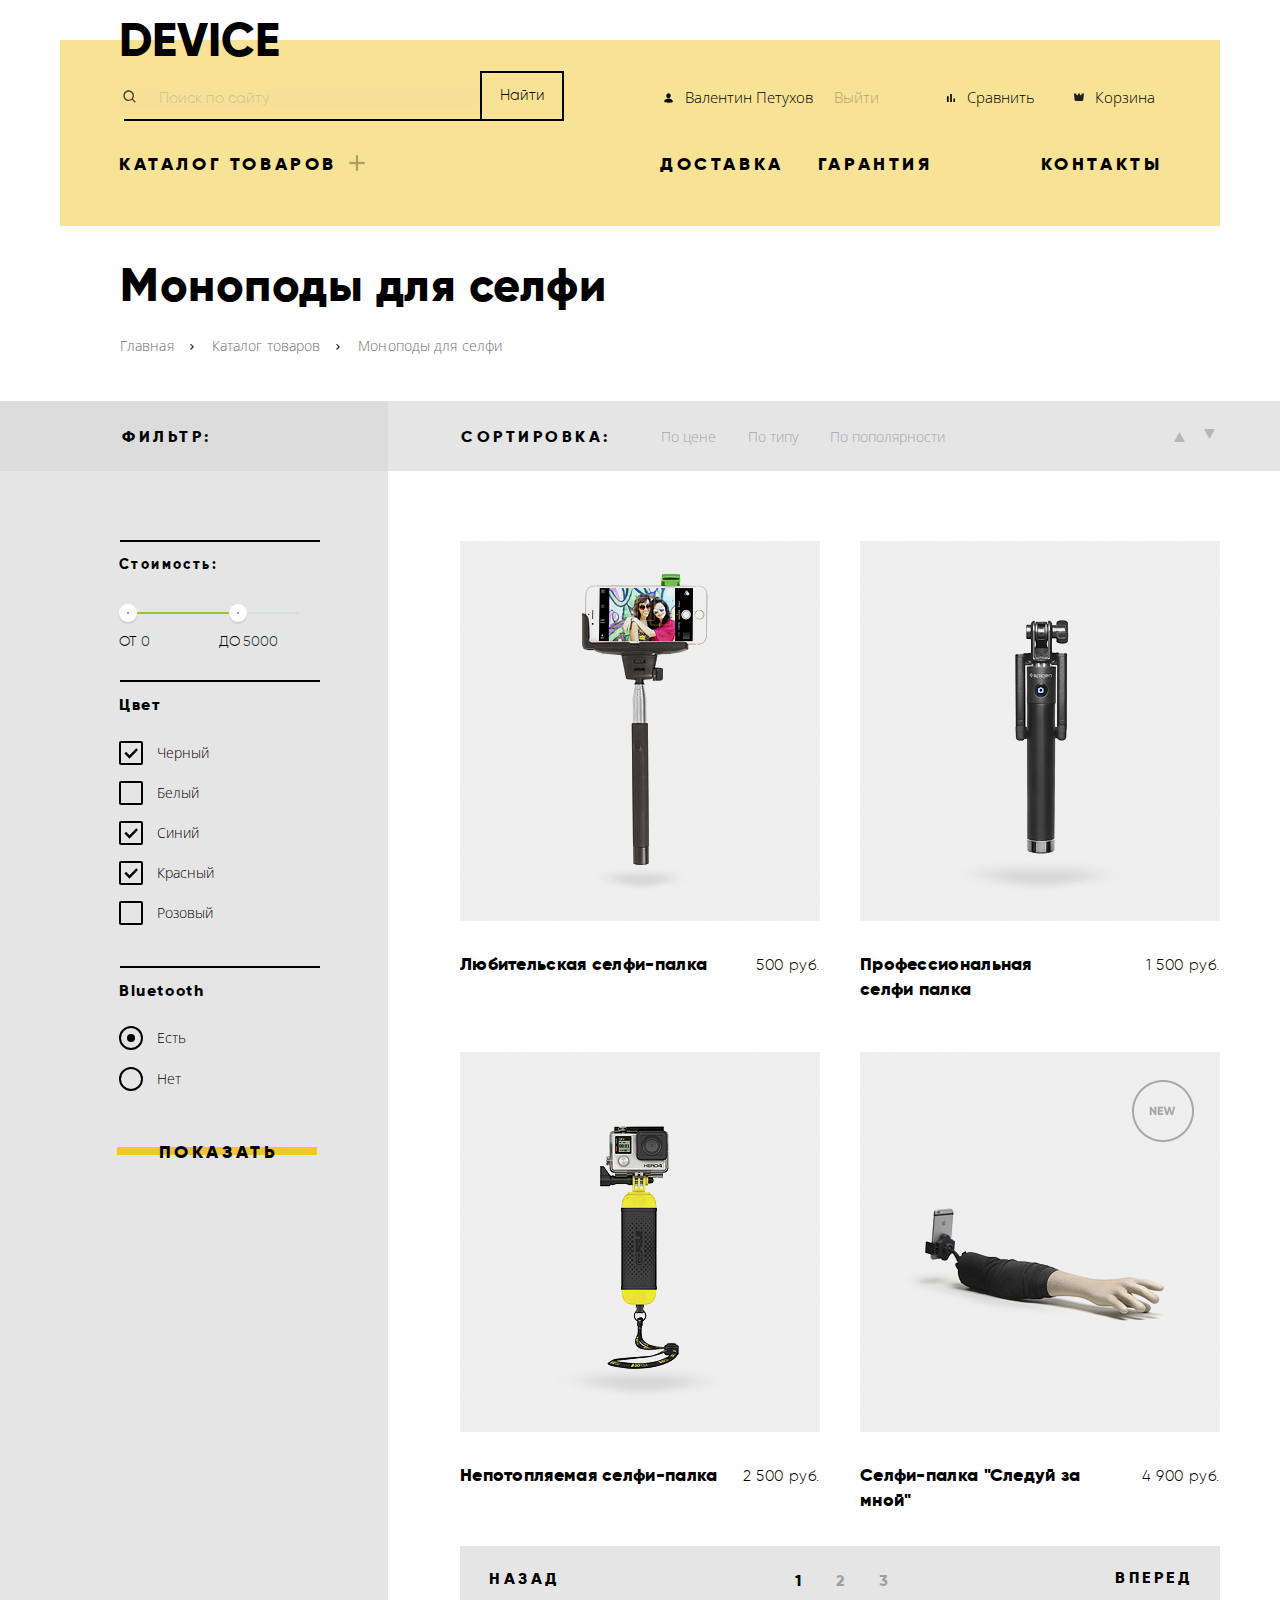
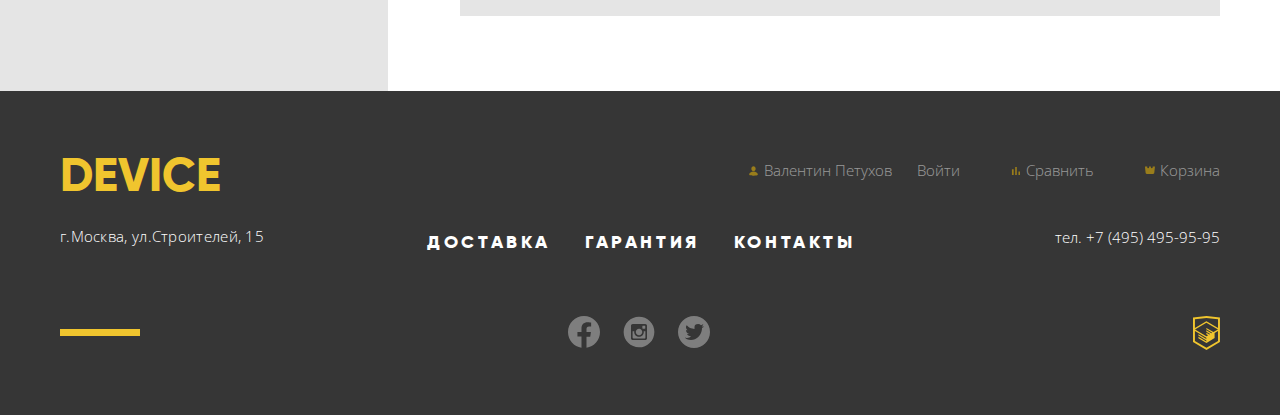
==== commit 4ee2f704: "На проверку!!!!" ====
--- a/catalog.html
+++ b/catalog.html
@@ -19,10 +19,9 @@
       <section class="main-header-catalog">
         <h2 class="visually-hidden">Контант шапки</h2>
         <div class="search-catalog">
-          <form action="https://echo.htmlacademy.ru/courses" method="post">
-            <input type="search" name="search" id="search" autocomplete="off" placeholder="Поиск по сайту" autofocus />
-            <label class="search-catalog-button"></label>
-            <input class="serch-btn" type="submit" value="Найти">
+          <form class="form-search" action="https://echo.htmlacademy.ru/courses" method="post">
+            <input class="pop" type="search" name="search" autocomplete="off" placeholder="Поиск по сайту" autofocus />
+            <button class="serch-btn" type="submit">Найти</button>
           </form>
           <ul class="menu reset-list">
             <li class="menu-sort">
@@ -101,7 +100,7 @@
       <h2 class="visually-hidden">Фильтр</h2>
       <section class="filter">
         <h3 class="filter-title">Фильтр:</h3>
-        <form class="filter-post" method="post">
+        <form class="filter-post" action="https://echo.htmlacademy.ru/courses" method="post">
           <fieldset class="filter-block reset-fieldset">
             <legend class="filter-value">Стоимость:</legend>
             <div class="range-filter">
@@ -113,8 +112,8 @@
                 <div class="toggle toggle-max"></div>
               </div>
               <div class="price-controls">
-                <label class="min-price">от <input name="min-price" type="text" value="0"></label>
-                <label class="max-price">до <input name="max-price" type="text" value="5000"></label>
+                <label aria-label="min-price" class="min-price">от <input name="min-price" type="text" value="0"></label>
+                <label aria-label="max-price" class="max-price">до <input name="max-price" type="text" value="5000"></label>
               </div>
             </div>
           </fieldset>
@@ -125,23 +124,23 @@
             <ul class="reset-list">
               <li class="option-check-list">
                 <input type="checkbox" name="color" value="black" id="color-balck" checked />
-                <label for="color-balck"><span class="check-box" tabindex="0">Черный</span></label>
+                <label aria-label="color-balck" for="color-balck"><span class="check-box" tabindex="0">Черный</span></label>
               </li>
               <li class="option-check-list">
                 <input type="checkbox" name="color" value="white" id="color-white"/>
-                <label for="color-white"><span class="check-box" tabindex="0">Белый</span></label>
+                <label aria-label="color-white" for="color-white"><span class="check-box" tabindex="0">Белый</span></label>
               </li>
               <li class="option-check-list">
                 <input type="checkbox" name="color" value="blue" id="color-blue" checked />
-                <label for="color-blue"><span class="check-box" tabindex="0">Синий</span></label>
+                <label aria-label="color-blue" for="color-blue"><span class="check-box" tabindex="0">Синий</span></label>
               </li>
               <li class="option-check-list">
                 <input type="checkbox" name="color" value="red" id="color-red" checked />
-                <label for="color-red"><span class="check-box" tabindex="0">Красный</span></label>
+                <label aria-label="color-red" for="color-red"><span class="check-box" tabindex="0">Красный</span></label>
               </li>
               <li class="option-check-list">
                 <input type="checkbox" name="color" value="pink" id="color-pink"/>
-                <label for="color-pink"><span class="check-box" tabindex="0">Розовый</span></label>
+                <label aria-label="color-pink" for="color-pink"><span class="check-box" tabindex="0">Розовый</span></label>
               </li>
             </ul>
           </fieldset>
@@ -152,15 +151,15 @@
             <ul class="bluetooth-one reset-list">
               <li>
                 <input type="radio" name="Bluetooth" value="yes" id="Bluetooth-yes" checked>
-                <label for="Bluetooth-yes" tabindex="0"><span class="check-box">Есть</span></label>
+                <label aria-label="Bluetooth-yes" for="Bluetooth-yes" tabindex="0"><span class="check-box">Есть</span></label>
               </li>
               <li>
                 <input type="radio" name="Bluetooth" value="no" id="Bluetooth-no">
-                <label for="Bluetooth-no" tabindex="0"><span class="check-box">Нет</span></label>
+                <label aria-label="Bluetooth-no" for="Bluetooth-no" tabindex="0"><span class="check-box">Нет</span></label>
               </li>
             </ul>
           </fieldset>
-          <button class="button-present" type="submit">Показать</button>
+          <button class="button-present button" type="submit">Показать</button>
         </form>
       </section>
       <section class="catalog">
@@ -211,7 +210,7 @@
               </section>
               <article class="desct">
                 <h4 class="desct-title">
-                  Любительская селфи-палка
+                  <a href="#">Любительская селфи-палка</a>
                 </h4>
                 <p class="desct-info">
                   500 руб.
@@ -231,7 +230,7 @@
               </section>
               <article class="desct">
                 <h4 class="desct-title">
-                  Профессиональная <br /> селфи палка
+                  <a href="#">Профессиональная <br /> селфи палка</a>
                 </h4>
                 <p class="desct-info">
                   1 500 руб.
@@ -251,7 +250,7 @@
               </section>
               <article class="desct">
                 <h4 class="desct-title">
-                  Непотопляемая селфи-палка
+                  <a href="#">Непотопляемая селфи-палка</a>
                 </h4>
                 <p class="desct-info">
                   2 500 руб.
@@ -271,7 +270,7 @@
               </section>
               <article class="desct">
                 <h4 class="desct-title">
-                  Селфи-палка "Следуй за мной"
+                  <a href="#">Селфи-палка "Следуй за мной"</a>
                 </h4>
                 <p class="desct-info">
                   4 900 руб.
@@ -280,7 +279,7 @@
             </li>
           </ul>
           <nav class="pagination-nav">
-            <a class="button-back">Назад</a>
+            <a href="#" class="button-back">Назад</a>
             <ul class="pagination reset-list">
               <li  class="pagination-item">
                 <a class="active-pagination" href="#">1</a>
@@ -292,7 +291,7 @@
                 <a href="#">3</a>
               </li>
             </ul>
-            <a class="button-go">Вперед</a>
+            <a href="#" class="button-go">Вперед</a>
           </nav>
         </section>
       </section>
--- a/css/style.min.css
+++ b/css/style.min.css
@@ -1 +1 @@
-@font-face{font-family:"gilroy";src:url(../fonts/gilroyextrabold.woff2) format("woff2"),url(../fonts/gilroyextrabold.woff) format("woff");font-weight:800;font-style:normal}@font-face{font-family:"gilroy";src:url(../fonts/gilroylight.woff2) format("woff2"),url(../fonts/gilroylight.woff) format("woff");font-weight:400;font-style:normal}@font-face{font-family:"opensans";src:url(../fonts/opensans.woff2) format("woff2"),url(../fonts/opensans.woff) format("woff");font-weight:300;font-style:normal}@font-face{font-family:"opensans";src:url(../fonts/opensanslight.woff2) format("woff2"),url(../fonts/opensanslight.woff) format("woff");font-weight:400;font-style:normal}:root{--basic-black:#000;--basic-dark:#363636;--basic-grey:#464646;--basic-half-grey:#7e7e7e;--basic-grey-light:#e5e5e5;--basic-white:#FFF;--special-yellow-dark:#f0c52e;--special-yellow-light:#f7e296;--special-green:#91c92f;--status:#f6dada}.page-body{min-width:1200px;margin:0;padding:0;font-size:15px;line-height:24px;font-family:"gilroy","Arial",sans-serif;font-style:normal;font-weight:300;color:#000;background-color:var(--basic-white);min-height:100%;display:-ms-grid;display:grid;-ms-grid-rows:-webkit-min-content 1fr -webkit-min-content;-ms-grid-rows:min-content 1fr min-content;grid-template-rows:-webkit-min-content 1fr -webkit-min-content;grid-template-rows:min-content 1fr min-content;-ms-flex-line-pack:center;align-content:center}a{text-decoration:none}.container{width:1160px;margin:0 auto}img{max-width:100%;height:auto}h3{font-weight:800;font-size:47px}*,:before,:after{-webkit-box-sizing:border-box;box-sizing:border-box}.page{height:100%}.visually-hidden{position:absolute;width:1px;height:1px;margin:-1px;border:0;padding:0;clip:rect(0 0 0 0);overflow:hidden}.reset-list{margin:0;padding:0;list-style:none}.reset-fieldset{margin:0;padding:0;border:none}.reset-text{margin:0}main{margin-top:55px}.main-header{position:relative;background:var(--special-yellow-light);display:-ms-grid;display:grid;margin-top:40px;min-height:186px}.main-header-logo{position:absolute;top:-59px;left:59px}.main-header-logo a{color:var(--basic-black)}.main-header-logo a:hover{opacity:.6}.main-header-logo a:active{opacity:.3}.menu{display:block;margin-top:28px}.menu-title{position:relative}.menu-title::before{content:"";position:absolute;right:-31px;width:22px;height:22px;background-image:url(../img/crest.png)}.menu-sort{display:inline-block;height:20px;position:relative}.menu-list{position:absolute;left:-59px;z-index:1;width:1160px;min-height:161px;padding-left:58px;padding-top:16px;display:-ms-grid;display:grid;-ms-grid-rows:30px 10px 30px 10px 30px;grid-template-rows:30px 30px 30px;-ms-grid-columns:220px 10px 160px 10px 130px;grid-template-columns:220px 160px 130px;gap:10px;background-color:var(--special-yellow-light);visibility:hidden}.menu-list > :nth-child(1){-ms-grid-row:1;-ms-grid-column:1}.menu-list > :nth-child(2){-ms-grid-row:1;-ms-grid-column:3}.menu-list > :nth-child(3){-ms-grid-row:1;-ms-grid-column:5}.menu-list > :nth-child(4){-ms-grid-row:3;-ms-grid-column:1}.menu-list > :nth-child(5){-ms-grid-row:3;-ms-grid-column:3}.menu-list > :nth-child(6){-ms-grid-row:3;-ms-grid-column:5}.menu-list > :nth-child(7){-ms-grid-row:5;-ms-grid-column:1}.menu-list > :nth-child(8){-ms-grid-row:5;-ms-grid-column:3}.menu-list > :nth-child(9){-ms-grid-row:5;-ms-grid-column:5}.menu-sort:focus-within .menu-list{visibility:visible}.menu-title:active{opacity:.3}.menu-title:hover{opacity:.6}.menu-title{font-weight:800;font-size:18px;letter-spacing:.2em;text-transform:uppercase;color:var(--basic-black)}.menu-item a{font-weight:300;font-size:15px;line-height:20px;color:var(--basic-black)}.menu-item:nth-child(2){-ms-grid-row:2;grid-row-start:2}.menu-item:nth-child(3){-ms-grid-row:3;grid-row-start:3}.menu-item:hover{opacity:.6}.menu-item:active{opacity:.3}.main-header-search{display:-ms-grid;display:grid;-ms-grid-rows:-webkit-min-content -webkit-min-content;-ms-grid-rows:min-content min-content;grid-template-rows:-webkit-min-content -webkit-min-content;grid-template-rows:min-content min-content;-ms-grid-columns:1fr 560px;grid-template-columns:1fr 560px;-webkit-box-shadow:0 115px 0 0 var(--special-yellow-light);box-shadow:0 115px 0 0 var(--special-yellow-light)}.main-header-search > :nth-child(1){-ms-grid-row:1;-ms-grid-column:1}.main-header-search > :nth-child(2){-ms-grid-row:1;-ms-grid-column:2}.main-header-search > :nth-child(3){-ms-grid-row:2;-ms-grid-column:1}.main-header-search > :nth-child(4){-ms-grid-row:2;-ms-grid-column:2}.main-header-catalog{display:-ms-grid;display:grid;-ms-grid-rows:-webkit-min-content -webkit-min-content;-ms-grid-rows:min-content min-content;grid-template-rows:-webkit-min-content -webkit-min-content;grid-template-rows:min-content min-content;-ms-grid-columns:1fr 560px;grid-template-columns:1fr 560px}.main-header-catalog > :nth-child(1){-ms-grid-row:1;-ms-grid-column:1}.main-header-catalog > :nth-child(2){-ms-grid-row:1;-ms-grid-column:2}.main-header-catalog > :nth-child(3){-ms-grid-row:2;-ms-grid-column:1}.main-header-catalog > :nth-child(4){-ms-grid-row:2;-ms-grid-column:2}input[type="search"]{position:relative;margin-top:18px;padding-left:40px;width:360px;border:none;background-color:var(--special-yellow-light);outline:none;opacity:.3}input[type="search"]:hover{border:none;background-color:var(--special-yellow-light);outline:none;opacity:.6}.serch-btn{position:absolute;top:0;right:96px;width:84px;height:50px;border:2px solid #000;background-color:#F7E296;display:none}.serch-btn:focus{display:block;color:rgba(255,255,255,0.3);background-color:#000}.serch-btn:hover{position:absolute;top:0;right:96px;width:84px;height:50px;border:2px solid #000;background-color:var(--basic-black);color:var(--basic-white)}.search-catalog-button{content:"";position:absolute;left:5px;top:48px;height:2px;width:440px;display:none;background:var(--basic-black)}input:focus ~ .serch-btn{display:block}input:focus ~ label{display:block}.search-catalog{position:relative;display:-ms-grid;display:grid;-ms-grid-rows:1fr 1fr;grid-template-rows:1fr 1fr;margin-left:59px;margin-top:31px}.search-catalog::before{position:absolute;content:"";top:19px;left:4px;width:13px;height:13px;background-image:url(../img/icon/serch.svg);background-repeat:no-repeat;background-position:0 0}.login-navigation{display:-ms-grid;display:grid;-ms-grid-rows:1fr 65px;grid-template-rows:1fr 65px}.header-navigation{-ms-flex-item-align:end;-ms-grid-row-align:end;align-self:end}.site-navigation{display:-webkit-box;display:-ms-flexbox;display:flex;-ms-flex-wrap:wrap;flex-wrap:wrap;margin-top:46px;margin-left:14px}.site-navigation a{font-family:Open Sans;line-height:20px;color:var(--basic-black)0}.site-navigation li{position:relative;padding-left:10px}.site-navigation li:nth-child(1){margin-right:231px}.site-navigation li:nth-child(2){margin-right:54px}.site-navigation li:hover{opacity:.6}.site-navigation li:active{opacity:.3}.catalog-navigation{display:-webkit-box;display:-ms-flexbox;display:flex;-ms-flex-wrap:wrap;flex-wrap:wrap;-webkit-box-pack:justify;-ms-flex-pack:justify;justify-content:space-between;margin-top:46px;margin-right:65px;margin-left:15px}.catalog-navigation a{font-family:Open Sans;line-height:20px;color:var(--basic-black)0}.catalog-navigation li{position:relative;padding-left:10px}.catalog-navigation li:nth-child(2){margin-right:66px}.catalog-navigation li:nth-child(3){margin-right:39px}.catalog-navigation li:hover{opacity:.6}.catalog-navigation li:active{opacity:.3}.site-log{opacity:.3}.site-logo a::before{position:absolute;content:"";top:7px;left:-11px;width:9px;height:10px;background-image:url(../img/icon/login-header.svg);background-repeat:no-repeat;background-position:0 0}.site-srav a::before{position:absolute;content:"";top:7px;left:-11px;width:9px;height:10px;background-image:url(../img/icon/header-srav.svg);background-repeat:no-repeat;background-position:0 0}.site-cor a::before{position:absolute;content:"";top:7px;left:-11px;width:10px;height:8px;background-image:url(../img/icon/cor-header.svg);background-repeat:no-repeat;background-position:0 0}.comfort-navigation{display:-webkit-box;display:-ms-flexbox;display:flex;-ms-flex-wrap:wrap;flex-wrap:wrap;margin-top:27px}.comfort-navigation li:hover{opacity:.6}.comfort-navigation li:active{opacity:.3}.comfort-navigation li:nth-child(1){margin-right:34px}.comfort-navigation li:nth-child(2){margin-right:108px}.header-navigation a{font-weight:800;font-size:18px;line-height:22px;letter-spacing:.2em;text-transform:uppercase;color:var(--basic-black)}.slider{position:relative}.slider-controls label{position:relative;display:inline-block;width:12px;height:11px;margin-right:21px;background:#fff;border:1px solid var(--basic-black);border-radius:50%;cursor:pointer;vertical-align:middle}.slide{display:none;position:relative}.slide::before{content:"";position:a}.slider-item{min-height:413px}.slider-controls{position:absolute;right:62px;bottom:200px;z-index:1;font-size:0;display:-webkit-inline-box;display:-ms-inline-flexbox;display:inline-flex}.slider-item-one{position:relative;display:-webkit-box;display:-ms-flexbox;display:flex;-ms-flex-pack:distribute;justify-content:space-around;margin-top:36px}.slider-item-two{position:relative;display:-webkit-box;display:-ms-flexbox;display:flex;-ms-flex-pack:distribute;justify-content:space-around;margin-top:36px}.slider-item-there{position:relative;display:-webkit-box;display:-ms-flexbox;display:flex;-ms-flex-pack:distribute;justify-content:space-around;margin-top:36px}.slider-item-there h3{position:relative;margin-bottom:29px;line-height:53px;min-width:630px}.slider-wrapper-one{width:487px;margin-left:384px}.slider-wrapper-two{width:487px;margin-left:384px}.slider-wrapper-there{width:487px;margin-left:384px}.slider-title{position:relative;width:393px;margin-bottom:23px;line-height:55px;letter-spacing:.3px}.slider-title::before{content:"";position:absolute;top:-43px;width:100px;height:7px;background-color:var(--basic-white)}.slider-number{position:absolute;top:-68px;right:48px;font-family:Gilroy;font-weight:800;font-size:179px;line-height:219px;text-transform:uppercase;color:var(--basic-white)}.slider-info-one{font-family:Open Sans;line-height:28px;color:var(--basic-black);margin-bottom:46px;letter-spacing:.1px;max-width:484px}.slider-info-two{font-family:Open Sans;color:var(--basic-black);margin-bottom:50px}.slider-info-there{font-family:Open Sans;font-size:15px;color:var(--basic-black);margin-bottom:50px}.slider-img-one{position:absolute;top:-34px;left:88px}.slider-img-two{position:absolute;top:33px;left:57px}.slider-img-there{position:absolute;top:-34px;left:88px}#product-1:checked ~ .site-wrapper #slide1,#product-2:checked ~ .site-wrapper #slide2,#product-3:checked ~ .site-wrapper #slide3{display:block;height:506px}#product-1:checked ~ .site-wrapper label[for="product-1"],#product-2:checked ~ .site-wrapper label[for="product-2"],#product-3:checked ~ .site-wrapper label[for="product-3"]{position:relative;display:block}#product-1:checked ~ .site-wrapper label[for="product-1"]::before,#product-2:checked ~ .site-wrapper label[for="product-2"]::before,#product-3:checked ~ .site-wrapper label[for="product-3"]::before{position:absolute;content:"";top:25%;left:28%;width:4px;height:4px;border:1px solid var(--basic-black);border-radius:50%}.button-slider{position:relative;display:inline-block;width:220px;min-height:40px;padding:10px 20px;font-family:Gilroy;font-weight:800;font-size:18px;line-height:22px;text-align:center;letter-spacing:.2em;text-transform:uppercase;color:var(--basic-black)}.button-slider::before{content:"";position:absolute;top:calc(50% - 4px);left:0;z-index:-1;width:100%;min-height:8px;background-color:var(--special-yellow-dark);-webkit-transition:top 0.5s,min-height .5s;-o-transition:top 0.5s,min-height .5s;transition:top 0.5s,min-height .5s}.button-slider:hover::before{top:0;min-height:100%}.button-slider:active{color:rgba(0,0,0,0.3)}.slider-catalog{display:-ms-grid;display:grid;-ms-grid-columns:277px 1fr;grid-template-columns:277px 1fr}.site-catalog{position:relative;margin-top:125px}.site-catalog::before{content:"";position:absolute;top:35px;z-index:-1;height:288px;width:100%;background-color:var(--basic-grey-light)}.slider-controls-catalog{position:relative}.slider-controls-catalog::before{content:"";position:absolute;top:-63px;right:-7px;width:8px;height:320px;background-color:var(--basic-black)}.features-title{position:relative;z-index:0;display:-ms-grid;display:grid;margin-bottom:24px;margin-top:17px;padding-top:10px;min-height:40px;width:160px;font-family:Gilroy;font-weight:800;font-size:18px;line-height:22px;text-align:center;letter-spacing:.2em;text-transform:uppercase;color:var(--basic-black)}.slider-controls-catalog h3{margin-bottom:27px}.features-title:before{content:"";position:absolute;top:calc(50% - 5px);left:0;z-index:-1;width:100%;min-height:10px;background-color:var(--special-yellow-dark);color:var(--basic-black);-webkit-transition:top 0.5s,min-height 0.5s,background-color 0.5s,width .5s;-o-transition:top 0.5s,min-height 0.5s,background-color 0.5s,width .5s;transition:top 0.5s,min-height 0.5s,background-color 0.5s,width .5s}.features-list{margin-left:83px}.features-title:hover::before{top:0;min-height:100%}.slide-title-catalog{margin:0;margin-top:8px}.slide-catalog{display:none}.slide-info-catalog-one{width:453px;margin-top:43px;line-height:29px}.slide-info-catalog-two{width:495px;margin-top:48px;line-height:29px}.slide-info-catalog-there{width:495px;margin-top:48px;line-height:29px}.slider-catalog-item:first-child::before{content:"";position:absolute;right:64px;width:136px;height:164px;background-image:url(../img/catalog/delivery.png);background-repeat:no-repeat;background-position:0 0}.slider-catalog-item:nth-child(2)::before{content:"";position:absolute;right:35px;bottom:8px;width:166px;height:190px;background-image:url(../img/catalog/warranty.png);background-repeat:no-repeat;background-position:0 0}.slider-catalog-item:last-child::before{content:"";position:absolute;right:50px;bottom:9px;width:155px;height:187px;background-image:url(../img/catalog/credit.png);background-repeat:no-repeat;background-position:0 0}#product-4:checked ~ .site-catalog #slide4,#product-5:checked ~ .site-catalog #slide5,#product-6:checked ~ .site-catalog #slide6{position:relative;display:block}#product-4:checked ~ .site-catalog label[for="product-4"],#product-5:checked ~ .site-catalog label[for="product-5"],#product-6:checked ~ .site-catalog label[for="product-6"]{position:relative;color:var(--basic-white);z-index:2;display:block}#product-4:checked ~ .site-catalog label[for="product-4"]::before,#product-5:checked ~ .site-catalog label[for="product-5"]::before,#product-6:checked ~ .site-catalog label[for="product-6"]::before{position:absolute;top:0;z-index:-1;width:276px;height:40px;padding-left:23px;background-color:var(--basic-black)}.table-title{font-family:Gilroy;font-style:normal;font-size:36px;line-height:42px;letter-spacing:.6px;padding-bottom:7px;color:var(--basic-black)}.table-title:not(:last-child){padding-right:71px}.table-info{font-family:Gilroy;font-size:13px;color:var(--basic-black)}.table-wrapper{margin-top:51px}.item-navigation{display:-webkit-box;display:-ms-flexbox;display:flex;-ms-flex-wrap:wrap;flex-wrap:wrap;-webkit-box-pack:justify;-ms-flex-pack:justify;justify-content:space-between}.item-info{width:160px;margin-top:32px;font-family:Gilroy;font-weight:800;font-size:18px;color:#000}.item-list div{position:relative;width:160px;height:160px;background-color:var(--special-yellow-light);-webkit-transition:background-color 0.4s,opacity .4s;-o-transition:background-color 0.4s,opacity .4s;transition:background-color 0.4s,opacity .4s}.item-list div:hover{position:relative;width:160px;height:160px;background-color:var(--special-yellow-dark)}.item-list div:active{position:relative;width:160px;height:160px;background-color:var(--special-yellow-dark);opacity:.6}.item-img{position:absolute;left:0;top:0;bottom:0;right:0;margin:auto}.item-img-mono{position:absolute;left:0;bottom:2px;right:0;margin:auto}.brand-navigation{display:-webkit-box;display:-ms-flexbox;display:flex;-webkit-box-pack:justify;-ms-flex-pack:justify;justify-content:space-between;-ms-flex-wrap:wrap;flex-wrap:wrap;margin-top:211px}.brand-item{opacity:.2;-webkit-filter:grayscale(100%);filter:grayscale(100%);-webkit-transition:opacity 1s;-o-transition:opacity 1s;transition:opacity 1s}.brand-item:hover{opacity:1;-webkit-filter:grayscale(0%);filter:grayscale(0%)}.brand-navigation img{max-width:100%;-o-object-fit:contain;object-fit:contain}.main-info{display:-ms-grid;display:grid;-ms-grid-columns:1fr 38px 1fr;grid-template-columns:1fr 1fr;gap:38px;margin-top:101px}.company-title{position:relative;margin-bottom:55px}.company-title::before{content:"";position:absolute;top:-63px;width:80px;border-top:7px solid var(--basic-black)}.contact-title{position:relative}.contact-title::before{content:"";position:absolute;top:-63px;width:80px;border-top:7px solid var(--basic-black)}.company-info{font-family:Open Sans;line-height:28px;width:473px;color:var(--basic-black)}.company-info-lou{margin-top:38px;width:479px;font-family:Open Sans;font-weight:300;font-size:15px;line-height:28px;color:var(--basic-black)}.contact-info{margin-top:55px;margin-bottom:45px}.map{margin-bottom:59px}.work{margin-top:73px;margin-bottom:62px;padding-left:16px;list-style-type:circle}.work-list{padding-left:20px;margin-bottom:-4px}.work-info{font-family:Gilroy;font-weight:800;font-size:16px;line-height:28px;color:var(--basic-black)}.contact-info{font-family:Open Sans;line-height:28px;color:var(--basic-black)}.button-style{display:inline-block;position:relative;width:260px;min-height:40px;padding-top:9px;font-family:Gilroy;font-weight:800;font-size:18px;line-height:22px;text-align:center;letter-spacing:.2em;text-transform:uppercase;color:var(--basic-black)}.button-style::before{content:"";position:absolute;top:calc(50% - 5px);left:0;z-index:-1;width:100%;min-height:8px;background-color:var(--special-yellow-dark);-webkit-transition:top 0.5s,min-height .5s;-o-transition:top 0.5s,min-height .5s;transition:top 0.5s,min-height .5s}.button-style:hover::before{top:0;min-height:100%}.button-style:active{color:rgba(0,0,0,0.3)}.page-catalog{display:-ms-grid;display:grid;-ms-grid-columns:328px 1fr;grid-template-columns:328px 1fr;-ms-grid-rows:108px;grid-template-rows:108px}.page-catalog > :nth-child(1){-ms-grid-row:1;-ms-grid-column:1}.page-catalog > :nth-child(2){-ms-grid-row:1;-ms-grid-column:2}.main-title{grid-column:1 / -1;margin-left:60px;letter-spacing:.5px}.main-list{grid-column:1 / -1;margin-left:60px;display:-webkit-box;display:-ms-flexbox;display:flex}.main-list a{font-family:Open Sans;font-weight:300;font-size:14px;line-height:19px;color:var(--basic-black);opacity:.6}.main-list li{position:relative;margin-right:38px;letter-spacing:.1px}.main-list a:hover{opacity:1}.main-list a:active{opacity:.3}.main-list li:not(:last-child)::before{content:"";position:absolute;right:-20px;top:9px;width:4px;height:6.7px;background-image:url(../img/right.png);background-repeat:no-no-repeat;background-position:0 0}.catalog-result{margin-top:70px;margin-left:72px}.catalog-sort{display:-webkit-box;display:-ms-flexbox;display:flex;-webkit-box-align:baseline;-ms-flex-align:baseline;align-items:baseline;width:990px;height:70px;padding-top:10px;padding-left:73px;background-color:var(--basic-grey-light)}.sort-list{display:-webkit-box;display:-ms-flexbox;display:flex;margin-left:50px}.sort-list li{margin-right:32px;font-family:Open Sans;font-size:14px;opacity:.3}.sort-list li:hover{opacity:.6}.sort-list li:active{opacity:1}.sort-list-up-down{display:-webkit-box;display:-ms-flexbox;display:flex;margin-left:202px}.sort-list-up-down a{opacity:.2}.sort-list-up-down a:hover{opacity:.5}.sort-list-up-down a:active{opacity:1}.sort-list-down{margin-left:16px}.sort-title{font-family:Gilroy;font-weight:800;font-size:16px;line-height:20px;letter-spacing:3.5px;text-transform:uppercase}.catalog-filter{display:-ms-grid;display:grid;-ms-grid-columns:328px 1fr;grid-template-columns:328px 1fr;margin-top:43px;background-color:var(--basic-grey-light);-webkit-box-shadow:-170px 0 0 0 var(--basic-grey-light);box-shadow:-170px 0 0 0 var(--basic-grey-light)}.catalog-list{display:-ms-grid;display:grid;-ms-grid-columns:360px 40px 360px;grid-template-columns:360px 360px;-webkit-column-gap:40px;-moz-column-gap:40px;column-gap:40px}.catalog-item{position:relative}.catalog-item img{max-width:100%;-o-object-fit:contain;object-fit:contain}.catalog-item:nth-child(3){margin-top:26px}.catalog-item:last-child{margin-top:26px}.catalog-item:last-child::before{content:"";position:absolute;top:28px;right:26px;width:62px;height:62px;background-image:url(../img/catalog/new.png);background-position:0 0;background-repeat:no-repeat}.catalog-info{position:absolute;bottom:99px;display:block;width:360px;min-height:381px;text-align:center;-webkit-transition:opacity 0.6s,background-color .6s;-o-transition:opacity 0.6s,background-color .6s;transition:opacity 0.6s,background-color .6s;opacity:0}.desct{display:-webkit-box;display:-ms-flexbox;display:flex;-webkit-box-align:baseline;-ms-flex-align:baseline;align-items:baseline;-webkit-box-pack:justify;-ms-flex-pack:justify;justify-content:space-between}.desct-title{max-width:265px;font-family:Gilroy;font-weight:800;font-size:18px;line-height:25px;letter-spacing:.3px;color:var(--basic-black)}.desct-info{letter-spacing:.6px}.catalog-range{margin-top:130px}li.catalog-item:hover section.catalog-info{background-color:var(--basic-grey-light);opacity:.7}.catalog-info-desct{font-family:Open Sans;font-size:13px;line-height:18px;letter-spacing:.1em;color:var(--basic-black);opacity:.5}.catalog-info-desct:hover{opacity:1}.catalog-info-desct:active{opacity:.2}.button-catalog{position:relative;width:260px;min-height:40px;padding-top:9px;font-family:Gilroy;font-weight:800;font-size:18px;line-height:22px;text-align:center;letter-spacing:.2em;text-transform:uppercase;color:var(--basic-black)}.button-catalog::before{content:"";position:absolute;right:-35px;top:14px;z-index:-1;width:200px;min-height:8px;background-color:var(--special-yellow-dark);-webkit-transition:top 0.5s,min-height .5s;-o-transition:top 0.5s,min-height .5s;transition:top 0.5s,min-height .5s}.button-catalog:hover::before{top:4px;min-height:100%}.button-catalog:active{color:rgba(0,0,0,0.3)}.filter-post{margin-top:85px;margin-left:59px}.filter-title{padding-top:26px;padding-left:62px;height:70px;margin:0;font-family:Gilroy;font-weight:800;font-size:16px;line-height:20px;letter-spacing:3.5px;text-transform:uppercase;-webkit-box-shadow:-170px 0 0 0 #DCDCDC;box-shadow:-170px 0 0 0 #DCDCDC;background-color:#DCDCDC}.filter-value{position:absolute;font-family:Gilroy;font-weight:800;font-size:14px;line-height:17px;letter-spacing:2.4px;color:var(--basic-black)}.filter-value::before{content:"";position:absolute;top:-16px;left:1px;width:200px;height:2px;background-color:var(--basic-black)}.range-filter{width:200px;margin-top:17px}.range-controls{position:relative;height:41px;margin-bottom:15px;padding-top:39px;padding-right:20px;padding-left:10px;background-color:var(--basic-grey-light);border-radius:5px}.range-controls .scale{height:2px;background:#d7dcde}.range-controls .bar{width:60%;height:2px;background:var(--special-green)}.range-controls .toggle{position:absolute;top:31px;left:0;width:4px;height:4px;padding:1px;border:8px solid #fff;background-color:var(--basic-half-grey);-webkit-box-shadow:0 2px 1px 0 #cfcfcf;box-shadow:0 2px 1px 0 #cfcfcf;border-radius:50%;cursor:pointer}.range-controls .toggle-min{left:0}.range-controls .toggle-max{margin-bottom:56px;left:110px}.price-controls{display:-webkit-box;display:-ms-flexbox;display:flex;margin-bottom:43px;font-size:0}.price-controls label{display:-webkit-inline-box;display:-ms-inline-flexbox;display:inline-flex;width:50%;font-size:14px;text-transform:uppercase;vertical-align:middle}.price-controls input{width:41px;font-size:14px;text-align:center;color:#283136;border:none;background-color:#E5E5E5}.min-price input{width:16px}.max-price{text-align:right}.option-title{position:relative;margin-bottom:28px;font-weight:800;font-size:16px;line-height:17px;letter-spacing:.1em;color:var(--basic-black)}.option-title::before{content:"";position:absolute;top:-16px;left:1px;width:200px;height:2px;background-color:var(--basic-black)}.option-check-list{position:relative;margin-bottom:9px}.bluetooth{margin-top:41px;margin-bottom:30px}.bluetooth-title{position:relative;font-weight:800;font-size:16px;line-height:17px;letter-spacing:.1em;color:var(--basic-black)}.bluetooth-title::before{content:"";position:absolute;top:-16px;left:1px;width:200px;height:2px;background-color:var(--basic-black)}.bluetooth-one{margin-top:27px}.bluetooth-one li{position:relative;margin-top:10px}.check-box{position:absolute;top:2px;left:38px;font-family:Open Sans;font-weight:300;font-size:14px;line-height:19px;color:var(--basic-black)}input[type=checkbox],input[type=radio]{display:none}input[type=checkbox]:checked + label::before{content:url("../img/box/checkbox-on.svg")}input[type=checkbox]:checked:hover + label::before,input[type=checkbox]:checked:focus + label::before{cursor:pointer;opacity:.6}input[type=checkbox]:checked:active + label::before{content:url("../img/box/checkbox-off.svg")}input[type=checkbox]:checked:disabled + label::before{opacity:.25}input[type=checkbox]:not(:checked) + label::before{content:url("../img/box/checkbox-off.svg")}input[type=checkbox]:not(:checked):hover + label::before,input[type=checkbox]:not(:checked):focus + label::before{cursor:pointer;opacity:.6}input[type=checkbox]:not(:checked):active + label::before{content:url("../img/box/checkbox-on.svg")}input[type=checkbox]:not(:checked):disabled + label::before{opacity:.25}input[type=radio]:checked + label::before{content:url("../img/box/radio-on.svg")}input[type=radio]:checked:hover + label::before,input[type=radio]:checked:focus + label::before{cursor:pointer;opacity:.6}input[type=radio]:checked:active + label::before{content:url("../img/box/radio-off.svg")}input[type=radio]:checked:disabled + label::before{opacity:.25}input[type=radio]:not(:checked) + label::before{content:url("../img/box/radio-off.svg")}input[type=radio]:not(:checked):hover + label::before,input[type=radio]:not(:checked):focus + label::before{cursor:pointer;opacity:.6}input[type=radio]:not(:checked):active + label::before{content:url("../img/box/radio-on.svg")}input[type=radio]:not(:checked):disabled + label::before{opacity:.25}.button-present{position:relative;z-index:0;width:260px;min-height:40px;padding-top:9px;padding-right:67px;font-family:Gilroy;font-weight:800;font-size:18px;line-height:22px;text-align:center;letter-spacing:.2em;text-transform:uppercase;color:var(--basic-black);background-color:var(--basic-grey-light);border:none;outline:none}.button-present::before{content:"";position:absolute;right:62px;top:19px;z-index:-1;width:200px;min-height:8px;background-color:var(--special-yellow-dark);-webkit-transition:top 0.5s,min-height .5s;-o-transition:top 0.5s,min-height .5s;transition:top 0.5s,min-height .5s}.button-present:hover::before{top:4px;min-height:100%}.button-present:active{color:rgba(0,0,0,0.3)}.pagination-nav{display:-webkit-box;display:-ms-flexbox;display:flex;-webkit-box-pack:justify;-ms-flex-pack:justify;justify-content:space-between;-webkit-box-align:center;-ms-flex-align:center;align-items:center;width:760px;height:70px;margin-bottom:75px;margin-top:9px;background:var(--basic-grey-light)}.pagination{display:-webkit-box;display:-ms-flexbox;display:flex;margin-right:24px}.pagination-item a{width:120px;height:70px;padding-top:22px;padding-left:31px;font-family:Gilroy;font-weight:800;font-size:16px;line-height:25px;letter-spacing:3.5px;text-transform:uppercase;color:var(--basic-black)}.pagination-item:not(:first-child){opacity:.3}.pagination-item:hover{opacity:.6}.pagination-item:active{opacity:1}.button-back{width:120px;height:70px;padding-left:29px;font-family:Gilroy;font-weight:800;font-size:16px;line-height:65px;letter-spacing:3.5px;text-transform:uppercase}.button-back:hover{background-color:#D9D9D9}.button-back:active{background-color:#D9D9D9;opacity:.3}.button-go{width:120px;height:70px;padding-top:22px;padding-left:15px;font-family:Gilroy;font-weight:800;font-size:16px;line-height:20px;letter-spacing:3.5px;text-transform:uppercase}.button-go:hover{background-color:#D9D9D9}.button-go:active{background-color:#D9D9D9;opacity:.3}.footer{margin-top:81px;height:324px;background:var(--basic-dark)}.footer-catalog{height:324px;background:var(--basic-dark);height:324px;background:var(--basic-dark)}.footer-global{display:-ms-grid;display:grid;-ms-grid-columns:1fr -webkit-max-content 1fr;-ms-grid-columns:1fr max-content 1fr;grid-template-columns:1fr -webkit-max-content 1fr;grid-template-columns:1fr max-content 1fr;-ms-grid-rows:100px 100px 100px;grid-template-rows:100px 100px 100px;margin-top:25px}.footer-global > :nth-child(1){-ms-grid-row:1;-ms-grid-column:1}.footer-global > :nth-child(2){-ms-grid-row:1;-ms-grid-column:2}.footer-global > :nth-child(3){-ms-grid-row:1;-ms-grid-column:3}.footer-global > :nth-child(4){-ms-grid-row:2;-ms-grid-column:1}.footer-global > :nth-child(5){-ms-grid-row:2;-ms-grid-column:2}.footer-global > :nth-child(6){-ms-grid-row:2;-ms-grid-column:3}.footer-global > :nth-child(7){-ms-grid-row:3;-ms-grid-column:1}.footer-global > :nth-child(8){-ms-grid-row:3;-ms-grid-column:2}.footer-global > :nth-child(9){-ms-grid-row:3;-ms-grid-column:3}.footer-global-catalog{display:-ms-grid;display:grid;-ms-grid-columns:-webkit-max-content 1fr 1fr;-ms-grid-columns:max-content 1fr 1fr;grid-template-columns:-webkit-max-content 1fr 1fr;grid-template-columns:max-content 1fr 1fr;-ms-grid-rows:100px 100px 100px;grid-template-rows:100px 100px 100px;margin-top:25px}.footer-global-catalog > :nth-child(1){-ms-grid-row:1;-ms-grid-column:1}.footer-global-catalog > :nth-child(2){-ms-grid-row:1;-ms-grid-column:2}.footer-global-catalog > :nth-child(3){-ms-grid-row:1;-ms-grid-column:3}.footer-global-catalog > :nth-child(4){-ms-grid-row:2;-ms-grid-column:1}.footer-global-catalog > :nth-child(5){-ms-grid-row:2;-ms-grid-column:2}.footer-global-catalog > :nth-child(6){-ms-grid-row:2;-ms-grid-column:3}.footer-global-catalog > :nth-child(7){-ms-grid-row:3;-ms-grid-column:1}.footer-global-catalog > :nth-child(8){-ms-grid-row:3;-ms-grid-column:2}.footer-global-catalog > :nth-child(9){-ms-grid-row:3;-ms-grid-column:3}.footer-adres{margin-top:26px}.addres-title{color:var(--special-yellow-dark)}.addres-title:hover{opacity:.6}.addres-title:active{opacity:.3}.addres-info{position:relative;margin-top:-8px;font-family:Open Sans;line-height:20px;letter-spacing:.3px;color:var(--basic-white)}.addres-info::before{content:"";position:absolute;bottom:-90px;width:80px;height:7px;background-color:var(--special-yellow-dark)}.footer-comfort{-ms-grid-column:2;grid-column-start:2;-ms-grid-row:2;grid-row-start:2}.footer-comfort-catalog{-ms-grid-column:2;grid-column-start:2;-ms-grid-row:2;grid-row-start:2;-ms-grid-column-span:2;grid-column-end:4;margin-left:128px}.footer-comfort-catalog a{font-family:Gilroy;font-weight:800;font-size:18px;line-height:22px;letter-spacing:.2em;text-transform:uppercase;color:var(--basic-white)}.footer-comfort a{font-family:Gilroy;font-weight:800;font-size:18px;line-height:22px;letter-spacing:.2em;text-transform:uppercase;color:var(--basic-white)}.comfort-list{display:-webkit-box;display:-ms-flexbox;display:flex;-ms-flex-wrap:wrap;flex-wrap:wrap;width:464px;margin-left:35px}.comfort-list li{margin-right:34px}.comfort-list li:hover{opacity:.6}.comfort-list li:active{opacity:.3}.main-footer-social{-ms-grid-column:2;grid-column-start:2;-ms-grid-row:3;grid-row-start:3;-ms-grid-column-align:center;justify-self:center}.main-footer-social-catalog{-ms-grid-column:2;grid-column-start:2;-ms-grid-row:3;grid-row-start:3;justify-self:flex-end}.footer-social{display:-webkit-box;display:-ms-flexbox;display:flex;-ms-flex-wrap:wrap;flex-wrap:wrap;margin-right:32px}.footer-social li{margin-left:23px;opacity:.6}.footer-social li:hover{opacity:.3}.footer-social li:active{opacity:.1}.footer-login{display:-ms-grid;display:grid;-ms-grid-column:4;grid-column-start:4;-ms-grid-column-span:-2;grid-column-end:2;-ms-grid-row:1;grid-row-start:1}.login-list{display:-ms-grid;display:grid;-ms-grid-columns:1fr 1fr 60px;grid-template-columns:1fr 1fr 60px;-ms-grid-row-align:center;align-self:center;-ms-grid-column-align:self-end;justify-self:self-end;margin-top:11px}.login-list li{position:relative}.login-logo a::before{content:"";position:absolute;top:7px;left:-15px;width:9px;height:10px;background-image:url(../img/icon/footerl.svg);background-repeat:no-repeat;background-position:0 0}.login-list li{opacity:.7}.login-list li:hover{opacity:1}.login-list li:active{opacity:.3}.login-list a{font-family:Open Sans;font-style:normal;line-height:20px;color:var(--basic-white);opacity:.7}.login-logout{margin-left:25px}.login-list-catalog{display:-ms-grid;display:grid;-ms-grid-row-align:center;align-self:center;-ms-grid-column-align:self-end;justify-self:self-end;margin-top:11px;-ms-grid-columns:-webkit-max-content 1fr 1fr 60px;-ms-grid-columns:max-content 1fr 1fr 60px;grid-template-columns:-webkit-max-content 1fr 1fr 60px;grid-template-columns:max-content 1fr 1fr 60px}.login-list-catalog li{position:relative}.login-logo-catalog a::before{content:"";position:absolute;top:7px;left:-15px;width:9px;height:10px;background-image:url(../img/icon/footerl.svg);background-repeat:no-repeat;background-position:0 0}.login-list-catalog li{opacity:.7}.login-list-catalog li:hover{opacity:1}.login-list-catalog li:active{opacity:.3}.login-list-catalog a{font-family:Open Sans;font-style:normal;line-height:20px;color:var(--basic-white);opacity:.7}.login-logo{margin-left:29px}.login-stat{margin-right:66px}.login-stat a::before{content:"";position:absolute;top:7px;left:-15px;width:9px;height:10px;background-image:url(../img/icon/footer-stat.svg);background-repeat:no-repeat;background-position:0 0}.login-cor a::before{content:"";position:absolute;top:7px;left:-15px;width:10px;height:8px;background-image:url(../img/icon/footer-cor.svg);background-repeat:no-repeat;background-position:0 0}.main-contact{-ms-grid-column:4;grid-column-start:4;-ms-grid-column-span:-2;grid-column-end:2;-ms-grid-row:2;grid-row-start:2;-ms-grid-column-align:end;justify-self:end;align-self:baseline;margin-top:10px}.tel{font-family:Open Sans;line-height:20px;color:var(--basic-white)}.main-html-logo{-ms-grid-column:3;grid-column-start:3;-ms-grid-row:3;grid-row-start:3;-ms-grid-column-align:end;justify-self:end}.html-logo:hover{opacity:.6}.html-logo:active{opacity:.3}.modal{position:fixed;top:0;right:0;bottom:0;left:0;margin:auto;width:960px;height:550px;background-color:var(--basic-white)}.modal-map{display:none}.modal-login{display:none}.modal-name{display:inline-block;margin-right:35px;margin-left:100px}.modal-name label{display:block;margin-top:92px;margin-bottom:10px;font-family:Gilroy;font-weight:800;font-size:18px;line-height:22px;color:var(--basic-black)}.modal-name input{width:360px;height:50px;padding-left:20px;font-size:15px;line-height:19px;color:rgba(0,0,0,0.4);background-color:#F2F2F2;border:none}.modal-email{display:inline-block}.modal-email label{display:block;margin-bottom:10px;font-family:Gilroy;font-weight:800;font-size:18px;line-height:22px;color:var(--basic-black)}.modal-email input{width:360px;height:50px;padding-left:20px;font-size:15px;line-height:19px;color:rgba(0,0,0,0.4);background-color:#F2F2F2;border:none}.modal-text{display:block;margin-top:32px;margin-left:100px}.modal-text label{display:block;margin-bottom:10px;font-family:Gilroy;font-weight:800;font-size:18px;line-height:22px;color:var(--basic-black)}.chat{width:760px;height:199px;padding:10px;background-color:#F2F2F2;border:none}.modal-button{position:relative;z-index:0;width:260px;min-height:40px;padding-top:9px;padding-right:67px;margin-left:100px;margin-top:27px;font-family:Gilroy;font-weight:800;font-size:18px;line-height:22px;text-align:center;letter-spacing:.2em;text-transform:uppercase;color:var(--basic-black);background-color:var(--basic-white);border:none;outline:none}.modal-button::before{content:"";position:absolute;right:62px;top:19px;z-index:-1;width:200px;min-height:8px;background-color:var(--special-yellow-dark);-webkit-transition:top 0.5s,min-height .5s;-o-transition:top 0.5s,min-height .5s;transition:top 0.5s,min-height .5s}.modal-button:hover::before{top:4px;min-height:100%}.modal-close{position:absolute;top:13px;right:17px;height:55px;width:55px;border:none;border-radius:50%;background-color:var(--special-yellow-dark);opacity:.5;-webkit-transition:opacity .5s;-o-transition:opacity .5s;transition:opacity .5s}.modal-close::before{content:"";position:absolute;top:17px;left:18px;width:19px;height:19px;background-image:url(../img/modal-close.png);background-repeat:no-repeat;background-position:0 0}.modal-close:hover{opacity:1}.modal-close:active{opacity:.3}.name-form input:hover{background-color:#EAEAEA}.name-form input:focus{outline:none;border:2px solid #F7E296;background-color:var(--basic-white)}.name-form textarea:hover{background-color:#EAEAEA}.modal-map iframe{-webkit-box-shadow:0 0 15px 3px var(--basic-black);box-shadow:0 0 15px 3px var(--basic-black)}
+@font-face{font-family:"gilroy";src:url(../fonts/gilroyextrabold.woff2) format("woff2"),url(../fonts/gilroyextrabold.woff) format("woff");font-weight:800;font-style:normal}@font-face{font-family:"gilroy";src:url(../fonts/gilroylight.woff2) format("woff2"),url(../fonts/gilroylight.woff) format("woff");font-weight:400;font-style:normal}@font-face{font-family:"opensans";src:url(../fonts/opensans.woff2) format("woff2"),url(../fonts/opensans.woff) format("woff");font-weight:300;font-style:normal}@font-face{font-family:"opensans";src:url(../fonts/opensanslight.woff2) format("woff2"),url(../fonts/opensanslight.woff) format("woff");font-weight:400;font-style:normal}:root{--basic-black:#000;--basic-dark:#363636;--basic-grey:#464646;--basic-half-grey:#7e7e7e;--basic-grey-light:#e5e5e5;--basic-white:#FFF;--special-yellow-dark:#f0c52e;--special-yellow-light:#f7e296;--special-green:#91c92f;--status:#f6dada}.page-body{min-width:1200px;margin:0;padding:0;font-size:15px;line-height:24px;font-family:"gilroy","Arial",sans-serif;font-style:normal;font-weight:300;color:#000;background-color:var(--basic-white);min-height:100%;display:-ms-grid;display:grid;-ms-grid-rows:-webkit-min-content 1fr -webkit-min-content;-ms-grid-rows:min-content 1fr min-content;grid-template-rows:-webkit-min-content 1fr -webkit-min-content;grid-template-rows:min-content 1fr min-content;-ms-flex-line-pack:center;align-content:center;overflow-x:hidden}a{text-decoration:none;color:var(--basic-black)}.container{width:1160px;margin:0 auto}img{max-width:100%;height:auto}h3{font-weight:800;font-size:47px}*,:before,:after{-webkit-box-sizing:border-box;box-sizing:border-box}.page{height:100%}.visually-hidden{position:absolute;width:1px;height:1px;margin:-1px;border:0;padding:0;clip:rect(0 0 0 0);overflow:hidden}.reset-list{margin:0;padding:0;list-style:none}.reset-fieldset{margin:0;padding:0;border:none}.reset-text{margin:0}main{margin-top:55px}.main-header{position:relative;background:var(--special-yellow-light);display:-ms-grid;display:grid;margin-top:40px;min-height:186px}.main-header-logo{position:absolute;top:-59px;left:59px}.main-header-logo a{color:var(--basic-black)}.main-header-logo a:hover{opacity:.6}.main-header-logo a:active{opacity:.3}.menu{display:block;margin-top:28px}.menu-title{position:relative}.menu-title::before{content:"";position:absolute;right:-31px;width:22px;height:22px;background-image:url(../img/crest.png)}.menu-sort{display:inline-block;height:20px;position:relative}.menu-list{position:absolute;left:-59px;z-index:1;width:1160px;min-height:161px;padding-left:58px;padding-top:16px;display:-ms-grid;display:grid;-ms-grid-rows:30px 10px 30px 10px 30px;grid-template-rows:30px 30px 30px;-ms-grid-columns:220px 10px 160px 10px 130px;grid-template-columns:220px 160px 130px;gap:10px;background-color:var(--special-yellow-light);visibility:hidden}.menu-list > :nth-child(1){-ms-grid-row:1;-ms-grid-column:1}.menu-list > :nth-child(2){-ms-grid-row:1;-ms-grid-column:3}.menu-list > :nth-child(3){-ms-grid-row:1;-ms-grid-column:5}.menu-list > :nth-child(4){-ms-grid-row:3;-ms-grid-column:1}.menu-list > :nth-child(5){-ms-grid-row:3;-ms-grid-column:3}.menu-list > :nth-child(6){-ms-grid-row:3;-ms-grid-column:5}.menu-list > :nth-child(7){-ms-grid-row:5;-ms-grid-column:1}.menu-list > :nth-child(8){-ms-grid-row:5;-ms-grid-column:3}.menu-list > :nth-child(9){-ms-grid-row:5;-ms-grid-column:5}.menu-sort:focus-within .menu-list{visibility:visible}.menu-title:active{opacity:.3}.menu-title:hover{opacity:.6}.menu-title{font-weight:800;font-size:18px;letter-spacing:.2em;text-transform:uppercase;color:var(--basic-black)}.menu-item a{font-weight:300;font-size:15px;line-height:20px;color:var(--basic-black)}.menu-item:nth-child(2){-ms-grid-row:2;grid-row-start:2}.menu-item:nth-child(3){-ms-grid-row:3;grid-row-start:3}.menu-item:hover{opacity:.6}.menu-item:active{opacity:.3}.main-header-search{position:relative;display:-ms-grid;display:grid;-ms-grid-rows:-webkit-min-content -webkit-min-content;-ms-grid-rows:min-content min-content;grid-template-rows:-webkit-min-content -webkit-min-content;grid-template-rows:min-content min-content;-ms-grid-columns:1fr 560px;grid-template-columns:1fr 560px;-webkit-box-shadow:0 115px 0 0 var(--special-yellow-light);box-shadow:0 115px 0 0 var(--special-yellow-light)}.main-header-search > :nth-child(1){-ms-grid-row:1;-ms-grid-column:1}.main-header-search > :nth-child(2){-ms-grid-row:1;-ms-grid-column:2}.main-header-search > :nth-child(3){-ms-grid-row:2;-ms-grid-column:1}.main-header-search > :nth-child(4){-ms-grid-row:2;-ms-grid-column:2}.main-header-catalog{display:-ms-grid;display:grid;-ms-grid-rows:-webkit-min-content -webkit-min-content;-ms-grid-rows:min-content min-content;grid-template-rows:-webkit-min-content -webkit-min-content;grid-template-rows:min-content min-content;-ms-grid-columns:1fr 560px;grid-template-columns:1fr 560px}.main-header-catalog > :nth-child(1){-ms-grid-row:1;-ms-grid-column:1}.main-header-catalog > :nth-child(2){-ms-grid-row:1;-ms-grid-column:2}.main-header-catalog > :nth-child(3){-ms-grid-row:2;-ms-grid-column:1}.main-header-catalog > :nth-child(4){-ms-grid-row:2;-ms-grid-column:2}input[type="search"]{position:relative;margin-top:18px;padding-left:40px;width:360px;border:none;background-color:var(--special-yellow-light);outline:none;opacity:.3}input[type="search"]:hover{border:none;background-color:var(--special-yellow-light);outline:none;opacity:.6}.form-search:focus .serch-btn,.form-search:active .serch-btn{opacity:1}.serch-btn{position:absolute;top:0;right:96px;width:84px;height:50px;border:2px solid #000;background-color:#F7E296;opacity:0}.pop:focus ~ .serch-btn{opacity:1}.serch-btn:hover{color:var(--basic-white);background-color:var(--basic-black)}.serch-btn:focus{color:rgba(255,255,255,0.3);background-color:var(--basic-black)}.serch-btn::before{content:"";position:absolute;right:-2px;top:46px;height:2px;width:440px;display:block;background:var(--basic-black)}.search-catalog{position:relative;display:-ms-grid;display:grid;-ms-grid-rows:1fr 1fr;grid-template-rows:1fr 1fr;margin-left:59px;margin-top:31px}.search-catalog::before{position:absolute;content:"";top:19px;left:4px;width:13px;height:13px;background-image:url(../img/icon/serch.svg);background-repeat:no-repeat;background-position:0 0}.login-navigation{display:-ms-grid;display:grid;-ms-grid-rows:1fr 65px;grid-template-rows:1fr 65px}.header-navigation{-ms-flex-item-align:end;-ms-grid-row-align:end;align-self:end}.site-navigation{display:-webkit-box;display:-ms-flexbox;display:flex;-ms-flex-wrap:wrap;flex-wrap:wrap;margin-top:46px;margin-left:14px}.site-navigation a{font-family:Open Sans;line-height:20px;color:var(--basic-black)0}.site-navigation li{position:relative;padding-left:10px}.site-navigation li:nth-child(1){margin-right:231px}.site-navigation li:nth-child(2){margin-right:54px}.site-navigation li:hover{opacity:.6}.site-navigation li:active{opacity:.3}.catalog-navigation{display:-webkit-box;display:-ms-flexbox;display:flex;-ms-flex-wrap:wrap;flex-wrap:wrap;-webkit-box-pack:justify;-ms-flex-pack:justify;justify-content:space-between;margin-top:46px;margin-right:65px;margin-left:15px}.catalog-navigation a{font-family:Open Sans;line-height:20px;color:var(--basic-black)0}.catalog-navigation li{position:relative;padding-left:10px}.catalog-navigation li:nth-child(2){margin-right:66px}.catalog-navigation li:nth-child(3){margin-right:39px}.catalog-navigation li:hover{opacity:.6}.catalog-navigation li:active{opacity:.3}.site-log{opacity:.3}.site-logo a::before{position:absolute;content:"";top:7px;left:-11px;width:9px;height:10px;background-image:url(../img/icon/login-header.svg);background-repeat:no-repeat;background-position:0 0}.site-srav a::before{position:absolute;content:"";top:7px;left:-11px;width:9px;height:10px;background-image:url(../img/icon/header-srav.svg);background-repeat:no-repeat;background-position:0 0}.site-cor a::before{position:absolute;content:"";top:7px;left:-11px;width:10px;height:8px;background-image:url(../img/icon/cor-header.svg);background-repeat:no-repeat;background-position:0 0}.comfort-navigation{display:-webkit-box;display:-ms-flexbox;display:flex;-ms-flex-wrap:wrap;flex-wrap:wrap;margin-top:27px}.comfort-navigation li:hover{opacity:.6}.comfort-navigation li:active{opacity:.3}.comfort-navigation li:nth-child(1){margin-right:34px}.comfort-navigation li:nth-child(2){margin-right:108px}.header-navigation a{font-weight:800;font-size:18px;line-height:22px;letter-spacing:.2em;text-transform:uppercase;color:var(--basic-black)}.slider{position:relative}.slider-controls label{position:relative;display:inline-block;vertical-align:top;width:12px;height:11px;margin-right:21px;background:#fff;border:1px solid var(--basic-black);border-radius:50%;cursor:pointer;vertical-align:middle}.slide{display:none;position:relative}.slide::before{content:"";position:a}.slider-item{min-height:413px}.slider-controls{position:absolute;right:62px;bottom:200px;z-index:1;font-size:0;display:-webkit-inline-box;display:-ms-inline-flexbox;display:inline-flex}.slider-item-one{position:relative;display:-webkit-box;display:-ms-flexbox;display:flex;-ms-flex-pack:distribute;justify-content:space-around;margin-top:36px}.slider-item-two{position:relative;display:-webkit-box;display:-ms-flexbox;display:flex;-ms-flex-pack:distribute;justify-content:space-around;margin-top:36px}.slider-item-there{position:relative;display:-webkit-box;display:-ms-flexbox;display:flex;-ms-flex-pack:distribute;justify-content:space-around;margin-top:36px}.slider-item-there h3{position:relative;margin-bottom:29px;line-height:53px;min-width:630px}.slider-wrapper-one{width:487px;margin-left:384px}.slider-wrapper-two{width:487px;margin-left:384px}.slider-wrapper-there{width:487px;margin-left:384px}.slider-title{position:relative;width:393px;margin-bottom:23px;line-height:55px;letter-spacing:.3px}.slider-title::before{content:"";position:absolute;top:-43px;width:100px;height:7px;background-color:var(--basic-white)}.slider-number{position:absolute;top:-68px;right:48px;font-family:Gilroy;font-weight:800;font-size:179px;line-height:219px;text-transform:uppercase;color:var(--basic-white)}.slider-info-one{font-family:Open Sans;line-height:28px;color:var(--basic-black);margin-bottom:46px;letter-spacing:.1px;max-width:484px}.slider-info-two{font-family:Open Sans;color:var(--basic-black);margin-bottom:50px}.slider-info-there{font-family:Open Sans;font-size:15px;color:var(--basic-black);margin-bottom:50px}.slider-img-one{position:absolute;top:-34px;left:88px}.slider-img-two{position:absolute;top:33px;left:57px}.slider-img-there{position:absolute;top:-34px;left:88px}#product-1:checked ~ .site-wrapper #slide1,#product-2:checked ~ .site-wrapper #slide2,#product-3:checked ~ .site-wrapper #slide3{display:block;height:506px}#product-1:checked ~ .site-wrapper label[for="product-1"],#product-2:checked ~ .site-wrapper label[for="product-2"],#product-3:checked ~ .site-wrapper label[for="product-3"]{position:relative;display:block}#product-1:checked ~ .site-wrapper label[for="product-1"]::before,#product-2:checked ~ .site-wrapper label[for="product-2"]::before,#product-3:checked ~ .site-wrapper label[for="product-3"]::before{position:absolute;content:"";top:25%;left:28%;width:4px;height:4px;border:1px solid var(--basic-black);border-radius:50%}.button-slider{position:relative;display:inline-block;vertical-align:top;width:220px;min-height:40px;padding:10px 20px;font-family:Gilroy;font-weight:800;font-size:18px;line-height:22px;text-align:center;letter-spacing:.2em;text-transform:uppercase;color:var(--basic-black)}.button-slider::before{content:"";position:absolute;top:calc(50% - 4px);left:0;z-index:-1;width:100%;min-height:8px;background-color:var(--special-yellow-dark);-webkit-transition:top 0.5s,min-height .5s;-o-transition:top 0.5s,min-height .5s;transition:top 0.5s,min-height .5s}.button-slider:hover::before{top:0;min-height:100%}.button-slider:active{color:rgba(0,0,0,0.3)}.slider-catalog{display:-ms-grid;display:grid;-ms-grid-columns:277px 1fr;grid-template-columns:277px 1fr}.site-catalog{position:relative;margin-top:125px}.site-catalog::before{content:"";position:absolute;top:35px;z-index:-1;height:288px;width:100%;background-color:var(--basic-grey-light)}.slider-controls-catalog{position:relative}.slider-controls-catalog::before{content:"";position:absolute;top:-63px;right:-7px;width:8px;height:320px;background-color:var(--basic-black)}.features-title{position:relative;z-index:0;display:-ms-grid;display:grid;margin-bottom:24px;margin-top:17px;padding-top:10px;min-height:40px;width:160px;font-family:Gilroy;font-weight:800;font-size:18px;line-height:22px;text-align:center;letter-spacing:.2em;text-transform:uppercase;color:var(--basic-black)}.slider-controls-catalog h3{margin-bottom:27px}.features-title:before{content:"";position:absolute;top:calc(50% - 5px);left:0;z-index:-1;width:100%;min-height:10px;background-color:var(--special-yellow-dark);color:var(--basic-black);-webkit-transition:top 0.5s,min-height 0.5s,background-color 0.5s,width .5s;-o-transition:top 0.5s,min-height 0.5s,background-color 0.5s,width .5s;transition:top 0.5s,min-height 0.5s,background-color 0.5s,width .5s}.features-list{margin-left:83px}.features-title:hover::before{top:0;min-height:100%}.slide-title-catalog{margin:0;margin-top:8px;letter-spacing:1px}.slide-catalog{display:none}.slide-info-catalog-one{width:453px;margin-top:43px;line-height:29px;letter-spacing:.3px}.slide-info-catalog-two{width:495px;margin-top:48px;line-height:29px}.slide-info-catalog-there{width:495px;margin-top:48px;line-height:29px}.slider-catalog-item:first-child::before{content:"";position:absolute;right:64px;width:136px;height:164px;background-image:url(../img/catalog/delivery.png);background-repeat:no-repeat;background-position:0 0}.slider-catalog-item:nth-child(2)::before{content:"";position:absolute;right:35px;bottom:8px;width:166px;height:190px;background-image:url(../img/catalog/warranty.png);background-repeat:no-repeat;background-position:0 0}.slider-catalog-item:last-child::before{content:"";position:absolute;right:50px;bottom:9px;width:155px;height:187px;background-image:url(../img/catalog/credit.png);background-repeat:no-repeat;background-position:0 0}#product-4:checked ~ .site-catalog #slide4,#product-5:checked ~ .site-catalog #slide5,#product-6:checked ~ .site-catalog #slide6{position:relative;display:block}#product-4:checked ~ .site-catalog label[for="product-4"],#product-5:checked ~ .site-catalog label[for="product-5"],#product-6:checked ~ .site-catalog label[for="product-6"]{position:relative;color:var(--special-yellow-light);z-index:2;display:block}#product-4:checked ~ .site-catalog label[for="product-4"]::before,#product-5:checked ~ .site-catalog label[for="product-5"]::before,#product-6:checked ~ .site-catalog label[for="product-6"]::before{position:absolute;top:0;z-index:-1;width:276px;height:40px;padding-left:23px;background-color:var(--basic-black)}.table-title{font-family:Gilroy;font-style:normal;font-size:36px;line-height:42px;letter-spacing:.6px;padding-bottom:7px;color:var(--basic-black)}.table-title:not(:last-child){padding-right:71px}.table-info{font-family:Gilroy;font-size:13px;color:var(--basic-black)}.table-wrapper{margin-top:51px}.item-navigation{display:-webkit-box;display:-ms-flexbox;display:flex;-ms-flex-wrap:wrap;flex-wrap:wrap;-webkit-box-pack:justify;-ms-flex-pack:justify;justify-content:space-between}.item-info{width:160px;margin-top:32px;font-family:Gilroy;font-weight:800;font-size:18px;color:#000}.item-list div{position:relative;width:160px;height:160px;background-color:var(--special-yellow-light);-webkit-transition:background-color 0.4s,opacity .4s;-o-transition:background-color 0.4s,opacity .4s;transition:background-color 0.4s,opacity .4s}.item-list div:hover{position:relative;width:160px;height:160px;background-color:var(--special-yellow-dark)}.item-list div:active{position:relative;width:160px;height:160px;background-color:var(--special-yellow-dark);opacity:.6}.item-img{position:absolute;left:0;top:0;bottom:0;right:0;margin:auto}.item-img-mono{position:absolute;left:0;bottom:2px;right:0;margin:auto}.brand-navigation{display:-webkit-box;display:-ms-flexbox;display:flex;-webkit-box-pack:justify;-ms-flex-pack:justify;justify-content:space-between;-ms-flex-wrap:wrap;flex-wrap:wrap;margin-top:211px}.brand-item{opacity:.2;-webkit-filter:grayscale(100%);filter:grayscale(100%);-webkit-transition:opacity 1s;-o-transition:opacity 1s;transition:opacity 1s}.brand-item:hover{opacity:1;-webkit-filter:grayscale(0%);filter:grayscale(0%)}.brand-navigation img{max-width:100%;-o-object-fit:contain;object-fit:contain}.main-info{display:-ms-grid;display:grid;-ms-grid-columns:1fr 38px 1fr;grid-template-columns:1fr 1fr;gap:38px;margin-top:101px}.company-title{position:relative;margin-bottom:55px}.company-title::before{content:"";position:absolute;top:-63px;width:80px;border-top:7px solid var(--basic-black)}.contact-title{position:relative}.contact-title::before{content:"";position:absolute;top:-63px;width:80px;border-top:7px solid var(--basic-black)}.company-info{font-family:Open Sans;line-height:28px;width:473px;color:var(--basic-black)}.company-info-lou{margin-top:38px;width:479px;font-family:Open Sans;font-weight:300;font-size:15px;line-height:28px;color:var(--basic-black)}.contact-info{margin-top:55px;margin-bottom:45px}.map{margin-bottom:59px}.work{margin-top:73px;margin-bottom:62px;padding-left:16px;list-style:none}.work-list{position:relative;padding-left:20px;margin-bottom:-4px;color:var(--basic-half-grey)}.work-list::before{content:"";position:absolute;top:11px;left:-15px;height:8px;width:8px;border-radius:50%;border:2px solid #E5E5E5}.work-info{font-family:Gilroy;font-weight:800;font-size:16px;line-height:28px;color:var(--basic-black)}.contact-info{font-family:Open Sans;line-height:28px;color:var(--basic-black)}.button-style{display:inline-block;vertical-align:top;position:relative;width:260px;min-height:40px;padding-top:9px;font-family:Gilroy;font-weight:800;font-size:18px;line-height:22px;text-align:center;letter-spacing:.2em;text-transform:uppercase;color:var(--basic-black)}.button-style::before{content:"";position:absolute;top:calc(50% - 5px);left:0;z-index:-1;width:100%;min-height:8px;background-color:var(--special-yellow-dark);-webkit-transition:top 0.5s,min-height .5s;-o-transition:top 0.5s,min-height .5s;transition:top 0.5s,min-height .5s}.button-style:hover::before{top:0;min-height:100%}.button-style:active{color:rgba(0,0,0,0.3)}.page-catalog{display:-ms-grid;display:grid;-ms-grid-columns:328px 1fr;grid-template-columns:328px 1fr;-ms-grid-rows:108px;grid-template-rows:108px}.page-catalog > :nth-child(1){-ms-grid-row:1;-ms-grid-column:1}.page-catalog > :nth-child(2){-ms-grid-row:1;-ms-grid-column:2}.main-title{grid-column:1 / -1;margin-left:60px;letter-spacing:.5px}.main-list{grid-column:1 / -1;margin-left:60px;display:-webkit-box;display:-ms-flexbox;display:flex}.main-list a{font-family:Open Sans;font-weight:300;font-size:14px;line-height:19px;color:var(--basic-black);opacity:.6}.main-list li{position:relative;margin-right:38px;letter-spacing:.1px}.main-list a:hover{opacity:1}.main-list a:active{opacity:.3}.main-list li:not(:last-child)::before{content:"";position:absolute;right:-20px;top:9px;width:4px;height:6.7px;background-image:url(../img/right.png);background-repeat:no-no-repeat;background-position:0 0}.catalog-result{margin-top:70px;margin-left:72px}.catalog-sort{display:-webkit-box;display:-ms-flexbox;display:flex;-webkit-box-align:baseline;-ms-flex-align:baseline;align-items:baseline;height:70px;padding-top:10px;padding-left:73px;background-color:var(--basic-grey-light);-webkit-box-shadow:170px 0 0 0 var(--basic-grey-light);box-shadow:170px 0 0 0 var(--basic-grey-light)}.sort-list{display:-webkit-box;display:-ms-flexbox;display:flex;margin-left:50px}.sort-list li{font-family:Open Sans;font-size:14px;opacity:.3}.sort-list li:first-child{margin-right:32px}.sort-list li:nth-child(2){margin-right:32px}.sort-list li:hover{opacity:.6}.sort-list li:active{opacity:1}.sort-list-up-down{display:-webkit-box;display:-ms-flexbox;display:flex;margin-left:229px}.sort-list-up-down a{opacity:.2}.sort-list-up-down a:hover{opacity:.5}.sort-list-up-down a:active{opacity:1}.sort-list-down{margin-left:16px}.sort-title{font-family:Gilroy;font-weight:800;font-size:16px;line-height:20px;letter-spacing:3.5px;text-transform:uppercase}.catalog-filter{display:-ms-grid;display:grid;-ms-grid-columns:328px 1fr;grid-template-columns:328px 1fr;margin-top:43px;background-color:var(--basic-grey-light);-webkit-box-shadow:-170px 0 0 0 var(--basic-grey-light);box-shadow:-170px 0 0 0 var(--basic-grey-light)}.catalog-list{display:-ms-grid;display:grid;-ms-grid-columns:360px 40px 360px;grid-template-columns:360px 360px;-webkit-column-gap:40px;-moz-column-gap:40px;column-gap:40px}.catalog-item{position:relative}.catalog-item img{max-width:100%;-o-object-fit:contain;object-fit:contain}.catalog-item:nth-child(3){margin-top:26px}.catalog-item:last-child{margin-top:26px}.catalog-item:last-child::before{content:"";position:absolute;top:28px;right:26px;width:62px;height:62px;background-image:url(../img/catalog/new.png);background-position:0 0;background-repeat:no-repeat}.catalog-info{position:absolute;bottom:99px;display:block;width:360px;min-height:381px;text-align:center;-webkit-transition:opacity 0.6s,background-color .6s;-o-transition:opacity 0.6s,background-color .6s;transition:opacity 0.6s,background-color .6s;opacity:0}.desct{display:-webkit-box;display:-ms-flexbox;display:flex;-webkit-box-align:baseline;-ms-flex-align:baseline;align-items:baseline;-webkit-box-pack:justify;-ms-flex-pack:justify;justify-content:space-between}.desct-title{max-width:265px;font-family:Gilroy;font-weight:800;font-size:18px;line-height:25px;letter-spacing:.3px;color:var(--basic-black)}.desct-info{letter-spacing:.6px}.catalog-range{margin-top:130px}li.catalog-item:hover section.catalog-info{background-color:var(--basic-grey-light);opacity:.7}.catalog-info-desct{font-family:Open Sans;font-size:13px;line-height:18px;letter-spacing:.1em;color:var(--basic-black);opacity:.5}.catalog-info-desct:hover{opacity:1}.catalog-info-desct:active{opacity:.2}.button-catalog{position:relative;width:260px;min-height:40px;padding-top:9px;font-family:Gilroy;font-weight:800;font-size:18px;line-height:22px;text-align:center;letter-spacing:.2em;text-transform:uppercase;color:var(--basic-black)}.button-catalog::before{content:"";position:absolute;right:-35px;top:14px;z-index:-1;width:200px;min-height:8px;background-color:var(--special-yellow-dark);-webkit-transition:top 0.5s,min-height .5s;-o-transition:top 0.5s,min-height .5s;transition:top 0.5s,min-height .5s}.button-catalog:hover::before{top:4px;min-height:100%}.button-catalog:active{color:rgba(0,0,0,0.3)}.filter-post{margin-top:85px;margin-left:59px}.filter-title{padding-top:26px;padding-left:62px;height:70px;margin:0;font-family:Gilroy;font-weight:800;font-size:16px;line-height:20px;letter-spacing:3.5px;text-transform:uppercase;-webkit-box-shadow:-170px 0 0 0 #DCDCDC;box-shadow:-170px 0 0 0 #DCDCDC;background-color:#DCDCDC}.filter-value{position:absolute;font-family:Gilroy;font-weight:800;font-size:14px;line-height:17px;letter-spacing:2.4px;color:var(--basic-black)}.filter-value::before{content:"";position:absolute;top:-16px;left:1px;width:200px;height:2px;background-color:var(--basic-black)}.range-filter{width:200px;margin-top:17px}.range-controls{position:relative;height:41px;margin-bottom:15px;padding-top:39px;padding-right:20px;padding-left:10px;background-color:var(--basic-grey-light);border-radius:5px}.range-controls .scale{height:2px;background:#d7dcde}.range-controls .bar{width:60%;height:2px;background:var(--special-green)}.range-controls .toggle{position:absolute;top:31px;left:0;width:4px;height:4px;padding:1px;border:8px solid #fff;background-color:var(--basic-half-grey);-webkit-box-shadow:0 2px 1px 0 #cfcfcf;box-shadow:0 2px 1px 0 #cfcfcf;border-radius:50%;cursor:pointer}.range-controls .toggle-min{left:0}.range-controls .toggle-max{margin-bottom:56px;left:110px}.price-controls{display:-webkit-box;display:-ms-flexbox;display:flex;margin-bottom:43px;font-size:0}.price-controls label{display:-webkit-inline-box;display:-ms-inline-flexbox;display:inline-flex;width:50%;font-size:14px;text-transform:uppercase;vertical-align:middle}.price-controls input{width:41px;font-size:14px;text-align:center;color:#283136;border:none;background-color:#E5E5E5}.min-price input{width:16px}.max-price{text-align:right}.option-title{position:relative;margin-bottom:28px;font-weight:800;font-size:16px;line-height:17px;letter-spacing:.1em;color:var(--basic-black)}.option-title::before{content:"";position:absolute;top:-16px;left:1px;width:200px;height:2px;background-color:var(--basic-black)}.option-check-list{position:relative;margin-bottom:9px}.bluetooth{margin-top:41px;margin-bottom:30px}.bluetooth-title{position:relative;font-weight:800;font-size:16px;line-height:17px;letter-spacing:.1em;color:var(--basic-black)}.bluetooth-title::before{content:"";position:absolute;top:-16px;left:1px;width:200px;height:2px;background-color:var(--basic-black)}.bluetooth-one{margin-top:27px}.bluetooth-one li{position:relative;margin-top:10px}.check-box{position:absolute;top:2px;left:38px;font-family:Open Sans;font-weight:300;font-size:14px;line-height:19px;color:var(--basic-black)}input[type=checkbox],input[type=radio]{display:none}input[type=checkbox]:checked + label::before{content:url("../img/box/checkbox-on.svg")}input[type=checkbox]:checked:hover + label::before,input[type=checkbox]:checked:focus + label::before{cursor:pointer;opacity:.6}input[type=checkbox]:checked:active + label::before{content:url("../img/box/checkbox-off.svg")}input[type=checkbox]:checked:disabled + label::before{opacity:.25}input[type=checkbox]:not(:checked) + label::before{content:url("../img/box/checkbox-off.svg")}input[type=checkbox]:not(:checked):hover + label::before,input[type=checkbox]:not(:checked):focus + label::before{cursor:pointer;opacity:.6}input[type=checkbox]:not(:checked):active + label::before{content:url("../img/box/checkbox-on.svg")}input[type=checkbox]:not(:checked):disabled + label::before{opacity:.25}input[type=radio]:checked + label::before{content:url("../img/box/radio-on.svg")}input[type=radio]:checked:hover + label::before,input[type=radio]:checked:focus + label::before{cursor:pointer;opacity:.6}input[type=radio]:checked:active + label::before{content:url("../img/box/radio-off.svg")}input[type=radio]:checked:disabled + label::before{opacity:.25}input[type=radio]:not(:checked) + label::before{content:url("../img/box/radio-off.svg")}input[type=radio]:not(:checked):hover + label::before,input[type=radio]:not(:checked):focus + label::before{cursor:pointer;opacity:.6}input[type=radio]:not(:checked):active + label::before{content:url("../img/box/radio-on.svg")}input[type=radio]:not(:checked):disabled + label::before{opacity:.25}.button-present{position:relative;z-index:0;width:260px;min-height:40px;padding-top:9px;padding-right:67px;font-family:Gilroy;font-weight:800;font-size:18px;line-height:22px;text-align:center;letter-spacing:.2em;text-transform:uppercase;color:var(--basic-black);background-color:var(--basic-grey-light);border:none;outline:none}.button-present::before{content:"";position:absolute;right:62px;top:19px;z-index:-1;width:200px;min-height:8px;background-color:var(--special-yellow-dark);-webkit-transition:top 0.5s,min-height .5s;-o-transition:top 0.5s,min-height .5s;transition:top 0.5s,min-height .5s}.button-present:hover::before{top:4px;min-height:100%}.button-present:active{color:rgba(0,0,0,0.3)}.pagination-nav{display:-webkit-box;display:-ms-flexbox;display:flex;-webkit-box-pack:justify;-ms-flex-pack:justify;justify-content:space-between;-webkit-box-align:center;-ms-flex-align:center;align-items:center;width:760px;height:70px;margin-bottom:75px;margin-top:9px;background:var(--basic-grey-light)}.pagination{display:-webkit-box;display:-ms-flexbox;display:flex;margin-right:24px}.pagination-item a{width:120px;height:70px;padding-top:22px;padding-left:31px;font-family:Gilroy;font-weight:800;font-size:16px;line-height:25px;letter-spacing:3.5px;text-transform:uppercase;color:var(--basic-black)}.pagination-item:not(:first-child){opacity:.3}.pagination-item:hover{opacity:.6}.pagination-item:active{opacity:1}.button-back{width:120px;height:70px;padding-left:29px;font-family:Gilroy;font-weight:800;font-size:16px;line-height:65px;letter-spacing:3.5px;text-transform:uppercase}.button-back:hover{background-color:#D9D9D9}.button-back:active{background-color:#D9D9D9;opacity:.3}.button-go{width:120px;height:70px;padding-top:22px;padding-left:15px;font-family:Gilroy;font-weight:800;font-size:16px;line-height:20px;letter-spacing:3.5px;text-transform:uppercase}.button-go:hover{background-color:#D9D9D9}.button-go:active{background-color:#D9D9D9;opacity:.3}.footer{margin-top:81px;height:324px;background:var(--basic-dark)}.footer-catalog{height:324px;background:var(--basic-dark);height:324px;background:var(--basic-dark)}.footer-global{display:-ms-grid;display:grid;-ms-grid-columns:1fr -webkit-max-content 1fr;-ms-grid-columns:1fr max-content 1fr;grid-template-columns:1fr -webkit-max-content 1fr;grid-template-columns:1fr max-content 1fr;-ms-grid-rows:100px 100px 100px;grid-template-rows:100px 100px 100px;margin-top:25px}.footer-global > :nth-child(1){-ms-grid-row:1;-ms-grid-column:1}.footer-global > :nth-child(2){-ms-grid-row:1;-ms-grid-column:2}.footer-global > :nth-child(3){-ms-grid-row:1;-ms-grid-column:3}.footer-global > :nth-child(4){-ms-grid-row:2;-ms-grid-column:1}.footer-global > :nth-child(5){-ms-grid-row:2;-ms-grid-column:2}.footer-global > :nth-child(6){-ms-grid-row:2;-ms-grid-column:3}.footer-global > :nth-child(7){-ms-grid-row:3;-ms-grid-column:1}.footer-global > :nth-child(8){-ms-grid-row:3;-ms-grid-column:2}.footer-global > :nth-child(9){-ms-grid-row:3;-ms-grid-column:3}.footer-global-catalog{display:-ms-grid;display:grid;-ms-grid-columns:-webkit-max-content 1fr 1fr;-ms-grid-columns:max-content 1fr 1fr;grid-template-columns:-webkit-max-content 1fr 1fr;grid-template-columns:max-content 1fr 1fr;-ms-grid-rows:100px 100px 100px;grid-template-rows:100px 100px 100px;margin-top:25px}.footer-global-catalog > :nth-child(1){-ms-grid-row:1;-ms-grid-column:1}.footer-global-catalog > :nth-child(2){-ms-grid-row:1;-ms-grid-column:2}.footer-global-catalog > :nth-child(3){-ms-grid-row:1;-ms-grid-column:3}.footer-global-catalog > :nth-child(4){-ms-grid-row:2;-ms-grid-column:1}.footer-global-catalog > :nth-child(5){-ms-grid-row:2;-ms-grid-column:2}.footer-global-catalog > :nth-child(6){-ms-grid-row:2;-ms-grid-column:3}.footer-global-catalog > :nth-child(7){-ms-grid-row:3;-ms-grid-column:1}.footer-global-catalog > :nth-child(8){-ms-grid-row:3;-ms-grid-column:2}.footer-global-catalog > :nth-child(9){-ms-grid-row:3;-ms-grid-column:3}.footer-adres{margin-top:26px}.addres-title{color:var(--special-yellow-dark)}.addres-title:hover{opacity:.6}.addres-title:active{opacity:.3}.addres-info{position:relative;margin-top:-8px;font-family:Open Sans;line-height:20px;letter-spacing:.3px;color:var(--basic-white)}.addres-info::before{content:"";position:absolute;bottom:-90px;width:80px;height:7px;background-color:var(--special-yellow-dark)}.footer-comfort{-ms-grid-column:2;grid-column-start:2;-ms-grid-row:2;grid-row-start:2}.footer-comfort-catalog{-ms-grid-column:2;grid-column-start:2;-ms-grid-row:2;grid-row-start:2;-ms-grid-column-span:2;grid-column-end:4;margin-left:128px}.footer-comfort-catalog a{font-family:Gilroy;font-weight:800;font-size:18px;line-height:22px;letter-spacing:.2em;text-transform:uppercase;color:var(--basic-white)}.footer-comfort a{font-family:Gilroy;font-weight:800;font-size:18px;line-height:22px;letter-spacing:.2em;text-transform:uppercase;color:var(--basic-white)}.comfort-list{display:-webkit-box;display:-ms-flexbox;display:flex;-ms-flex-wrap:wrap;flex-wrap:wrap;width:464px;margin-left:35px}.comfort-list li{margin-right:34px}.comfort-list li:hover{opacity:.6}.comfort-list li:active{opacity:.3}.main-footer-social{-ms-grid-column:2;grid-column-start:2;-ms-grid-row:3;grid-row-start:3;-ms-grid-column-align:center;justify-self:center}.main-footer-social-catalog{-ms-grid-column:2;grid-column-start:2;-ms-grid-row:3;grid-row-start:3;justify-self:flex-end}.footer-social{display:-webkit-box;display:-ms-flexbox;display:flex;-ms-flex-wrap:wrap;flex-wrap:wrap;margin-right:32px}.footer-social li{margin-left:23px;opacity:.6}.footer-social li:hover{opacity:.3}.footer-social li:active{opacity:.1}.footer-login{display:-ms-grid;display:grid;-ms-grid-column:4;grid-column-start:4;-ms-grid-column-span:-2;grid-column-end:2;-ms-grid-row:1;grid-row-start:1}.login-list{display:-ms-grid;display:grid;-ms-grid-columns:1fr 1fr 60px;grid-template-columns:1fr 1fr 60px;-ms-grid-row-align:center;align-self:center;-ms-grid-column-align:self-end;justify-self:self-end;margin-top:11px}.login-list li{position:relative}.login-logo a::before{content:"";position:absolute;top:7px;left:-15px;width:9px;height:10px;background-image:url(../img/icon/footerl.svg);background-repeat:no-repeat;background-position:0 0}.login-list li{opacity:.7}.login-list li:hover{opacity:1}.login-list li:active{opacity:.3}.login-list a{font-family:Open Sans;font-style:normal;line-height:20px;color:var(--basic-white);opacity:.7}.login-logout{margin-left:25px}.login-list-catalog{display:-ms-grid;display:grid;-ms-grid-row-align:center;align-self:center;-ms-grid-column-align:self-end;justify-self:self-end;margin-top:11px;-ms-grid-columns:-webkit-max-content 1fr 1fr 60px;-ms-grid-columns:max-content 1fr 1fr 60px;grid-template-columns:-webkit-max-content 1fr 1fr 60px;grid-template-columns:max-content 1fr 1fr 60px}.login-list-catalog li{position:relative}.login-logo-catalog a::before{content:"";position:absolute;top:7px;left:-15px;width:9px;height:10px;background-image:url(../img/icon/footerl.svg);background-repeat:no-repeat;background-position:0 0}.login-list-catalog li{opacity:.7}.login-list-catalog li:hover{opacity:1}.login-list-catalog li:active{opacity:.3}.login-list-catalog a{font-family:Open Sans;font-style:normal;line-height:20px;color:var(--basic-white);opacity:.7}.login-logo{margin-left:29px}.login-stat{margin-right:66px}.login-stat a::before{content:"";position:absolute;top:7px;left:-15px;width:9px;height:10px;background-image:url(../img/icon/footer-stat.svg);background-repeat:no-repeat;background-position:0 0}.login-cor a::before{content:"";position:absolute;top:7px;left:-15px;width:10px;height:8px;background-image:url(../img/icon/footer-cor.svg);background-repeat:no-repeat;background-position:0 0}.main-contact{-ms-grid-column:4;grid-column-start:4;-ms-grid-column-span:-2;grid-column-end:2;-ms-grid-row:2;grid-row-start:2;-ms-grid-column-align:end;justify-self:end;align-self:baseline;margin-top:10px}.tel{font-family:Open Sans;line-height:20px;color:var(--basic-white)}.main-html-logo{-ms-grid-column:3;grid-column-start:3;-ms-grid-row:3;grid-row-start:3;-ms-grid-column-align:end;justify-self:end}.html-logo:hover{opacity:.6}.html-logo:active{opacity:.3}.modal{position:fixed;top:0;right:0;bottom:0;left:0;margin:auto;width:960px;height:550px;background-color:var(--basic-white)}.modal-map{display:none}.modal-login{display:none}.modal-name{display:inline-block;vertical-align:bottom;margin-right:35px;margin-left:100px}.modal-name label{display:block;margin-top:92px;margin-bottom:10px;font-family:Gilroy;font-weight:800;font-size:18px;line-height:22px;color:var(--basic-black)}.modal-name input{width:360px;height:50px;padding-left:20px;font-size:15px;line-height:19px;color:rgba(0,0,0,0.4);background-color:#F2F2F2;border:none}.modal-email{display:inline-block;vertical-align:bottom}.modal-email label{display:block;margin-bottom:10px;font-family:Gilroy;font-weight:800;font-size:18px;line-height:22px;color:var(--basic-black)}.modal-email input{width:360px;height:50px;padding-left:20px;font-size:15px;line-height:19px;color:rgba(0,0,0,0.4);background-color:#F2F2F2;border:none}.modal-text{display:block;margin-top:32px;margin-left:100px}.modal-text label{display:block;margin-bottom:10px;font-family:Gilroy;font-weight:800;font-size:18px;line-height:22px;color:var(--basic-black)}.chat{width:760px;height:199px;padding:10px;background-color:#F2F2F2;border:none}.modal-button{position:relative;z-index:0;width:260px;min-height:40px;padding-top:9px;padding-right:67px;margin-left:100px;margin-top:27px;font-family:Gilroy;font-weight:800;font-size:18px;line-height:22px;text-align:center;letter-spacing:.2em;text-transform:uppercase;color:var(--basic-black);background-color:var(--basic-white);border:none;outline:none}.modal-button::before{content:"";position:absolute;right:62px;top:19px;z-index:-1;width:200px;min-height:8px;background-color:var(--special-yellow-dark);-webkit-transition:top 0.5s,min-height .5s;-o-transition:top 0.5s,min-height .5s;transition:top 0.5s,min-height .5s}.modal-button:hover::before{top:4px;min-height:100%}.modal-close{position:absolute;top:13px;right:17px;height:55px;width:55px;border:none;border-radius:50%;background-color:var(--special-yellow-dark);opacity:.5;-webkit-transition:opacity .5s;-o-transition:opacity .5s;transition:opacity .5s}.modal-close::before{content:"";position:absolute;top:17px;left:18px;width:19px;height:19px;background-image:url(../img/modal-close.png);background-repeat:no-repeat;background-position:0 0}.modal-close:hover{opacity:1}.modal-close:active{opacity:.3}.name-form input:hover{background-color:#EAEAEA}.name-form input:focus{outline:none;border:2px solid #F7E296;background-color:var(--basic-white)}.name-form textarea:hover{background-color:#EAEAEA}.modal-map iframe{-webkit-box-shadow:0 0 15px 3px var(--basic-black);box-shadow:0 0 15px 3px var(--basic-black)}.modal-show{display:block;-webkit-animation:bounce .6s;animation:bounce .6s}.modal-error{-webkit-animation:shake .6s;animation:shake .6s}@-webkit-keyframes bounce{0%{-webkit-transform:translateY(-2000px);transform:translateY(-2000px)}70%{-webkit-transform:translateY(30px);transform:translateY(30px)}90%{-webkit-transform:translateY(-10px);transform:translateY(-10px)}100%{-webkit-transform:translateY(0);transform:translateY(0)}}@keyframes bounce{0%{-webkit-transform:translateY(-2000px);transform:translateY(-2000px)}70%{-webkit-transform:translateY(30px);transform:translateY(30px)}90%{-webkit-transform:translateY(-10px);transform:translateY(-10px)}100%{-webkit-transform:translateY(0);transform:translateY(0)}}@-webkit-keyframes shake{0%,100%{-webkit-transform:translateX(0);transform:translateX(0)}10%,30%,50%,70%,90%{-webkit-transform:translateX(-10px);transform:translateX(-10px)}20%,40%,60%,80%{-webkit-transform:translateX(10px);transform:translateX(10px)}}@keyframes shake{0%,100%{-webkit-transform:translateX(0);transform:translateX(0)}10%,30%,50%,70%,90%{-webkit-transform:translateX(-10px);transform:translateX(-10px)}20%,40%,60%,80%{-webkit-transform:translateX(10px);transform:translateX(10px)}}
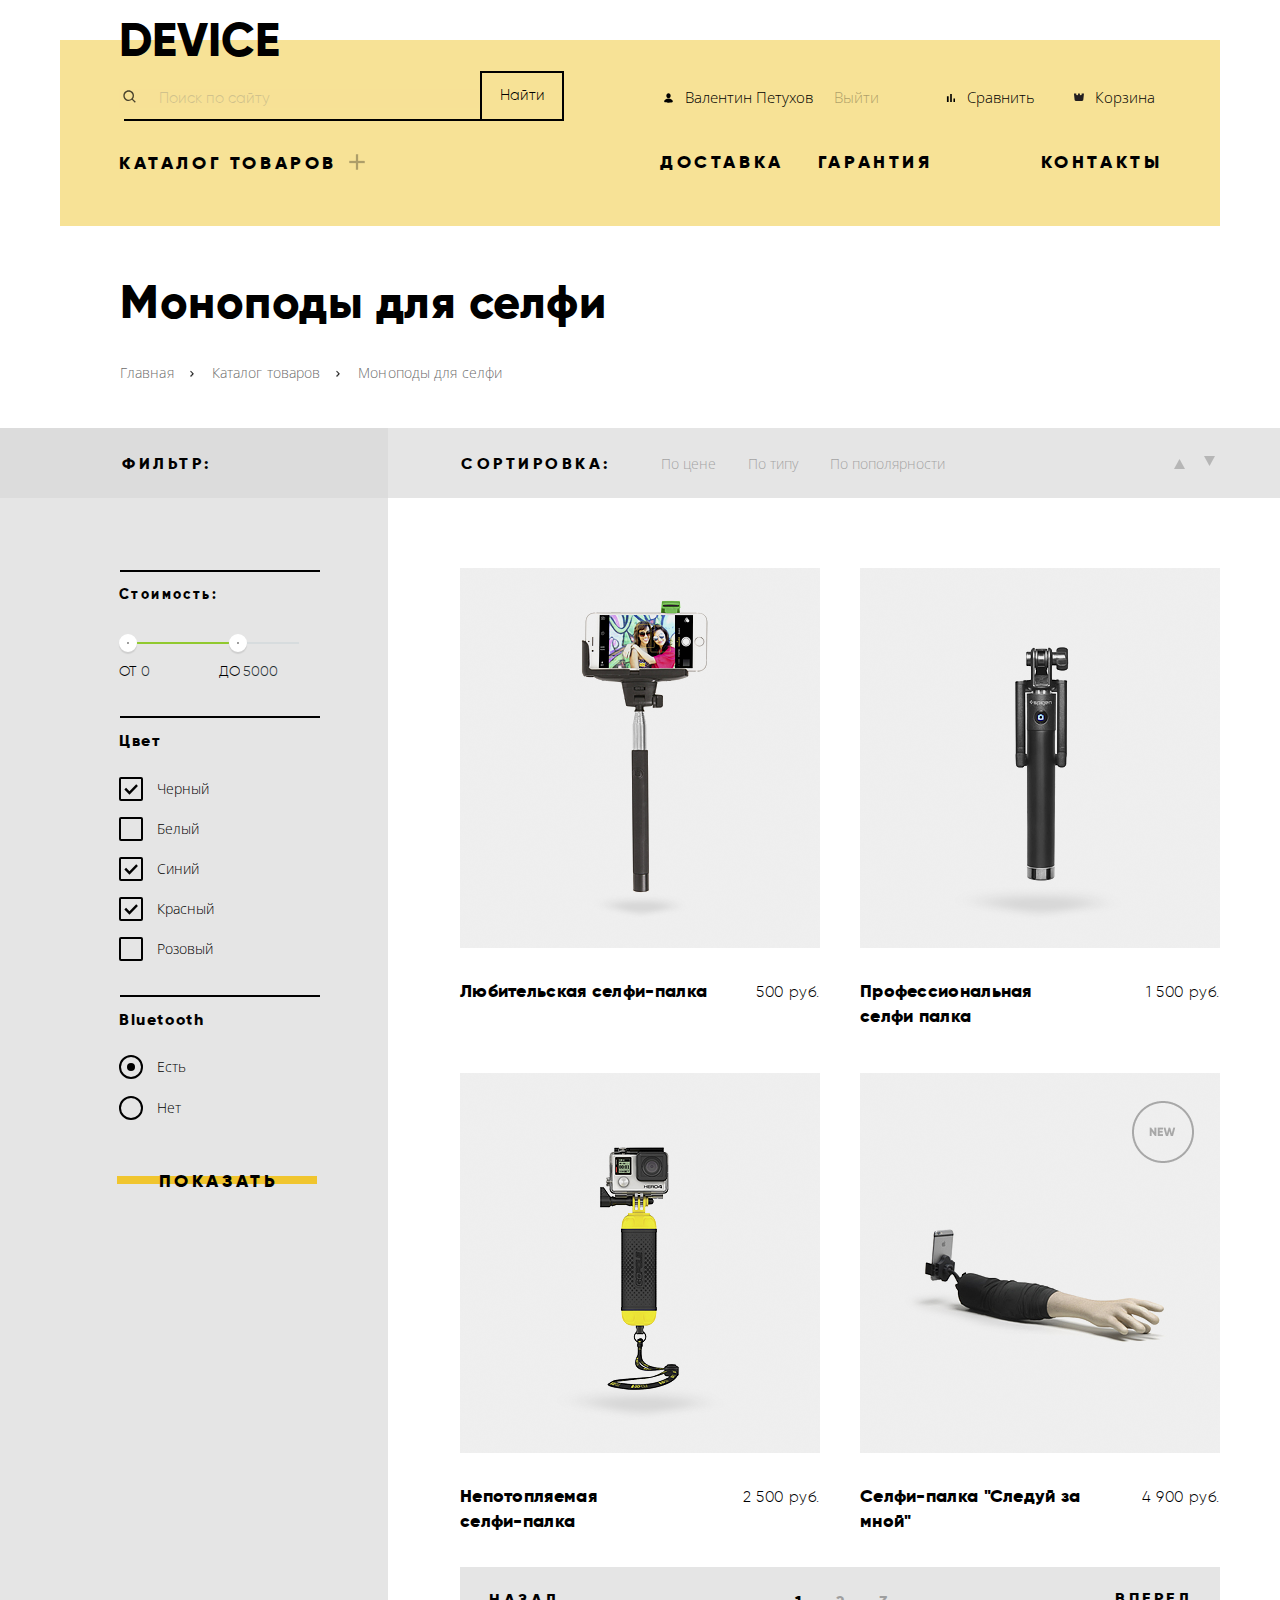
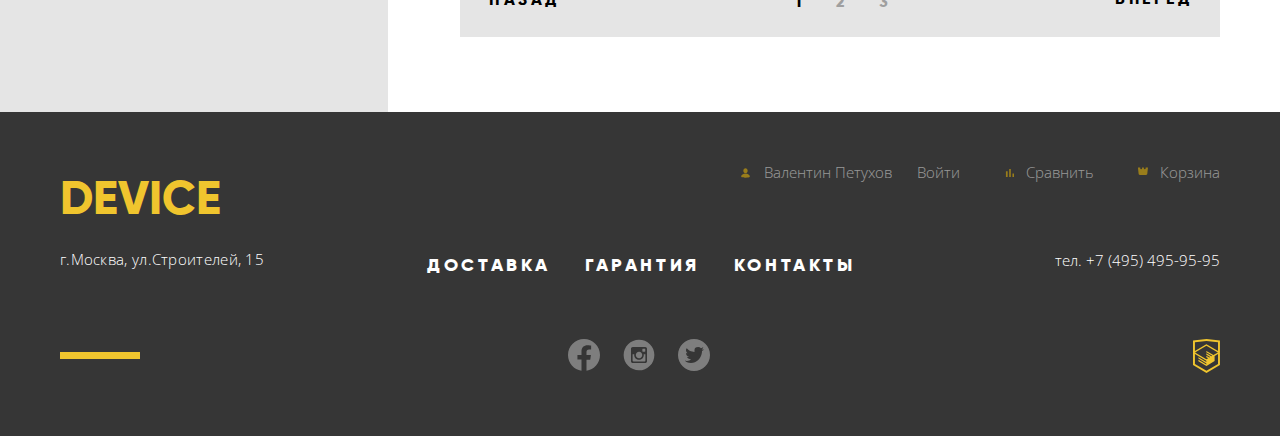
==== commit 038505cd: "last" ====
--- a/catalog.html
+++ b/catalog.html
@@ -20,8 +20,9 @@
         <h2 class="visually-hidden">Контант шапки</h2>
         <div class="search-catalog">
           <form class="form-search" action="https://echo.htmlacademy.ru/courses" method="post">
-            <input class="pop" type="search" name="search" autocomplete="off" placeholder="Поиск по сайту" autofocus />
+            <input id="search" class="pop" type="search" name="search" autocomplete="off" placeholder="Поиск по сайту" autofocus />
             <button class="serch-btn" type="submit">Найти</button>
+            <label aria-label="search" for="search"></label>
           </form>
           <ul class="menu reset-list">
             <li class="menu-sort">
@@ -250,7 +251,7 @@
               </section>
               <article class="desct">
                 <h4 class="desct-title">
-                  <a href="#">Непотопляемая селфи-палка</a>
+                  <a href="#">Непотопляемая <br /> селфи-палка</a>
                 </h4>
                 <p class="desct-info">
                   2 500 руб.
--- a/css/style.min.css
+++ b/css/style.min.css
@@ -1 +1 @@
-@font-face{font-family:"gilroy";src:url(../fonts/gilroyextrabold.woff2) format("woff2"),url(../fonts/gilroyextrabold.woff) format("woff");font-weight:800;font-style:normal}@font-face{font-family:"gilroy";src:url(../fonts/gilroylight.woff2) format("woff2"),url(../fonts/gilroylight.woff) format("woff");font-weight:400;font-style:normal}@font-face{font-family:"opensans";src:url(../fonts/opensans.woff2) format("woff2"),url(../fonts/opensans.woff) format("woff");font-weight:300;font-style:normal}@font-face{font-family:"opensans";src:url(../fonts/opensanslight.woff2) format("woff2"),url(../fonts/opensanslight.woff) format("woff");font-weight:400;font-style:normal}:root{--basic-black:#000;--basic-dark:#363636;--basic-grey:#464646;--basic-half-grey:#7e7e7e;--basic-grey-light:#e5e5e5;--basic-white:#FFF;--special-yellow-dark:#f0c52e;--special-yellow-light:#f7e296;--special-green:#91c92f;--status:#f6dada}.page-body{min-width:1200px;margin:0;padding:0;font-size:15px;line-height:24px;font-family:"gilroy","Arial",sans-serif;font-style:normal;font-weight:300;color:#000;background-color:var(--basic-white);min-height:100%;display:-ms-grid;display:grid;-ms-grid-rows:-webkit-min-content 1fr -webkit-min-content;-ms-grid-rows:min-content 1fr min-content;grid-template-rows:-webkit-min-content 1fr -webkit-min-content;grid-template-rows:min-content 1fr min-content;-ms-flex-line-pack:center;align-content:center;overflow-x:hidden}a{text-decoration:none;color:var(--basic-black)}.container{width:1160px;margin:0 auto}img{max-width:100%;height:auto}h3{font-weight:800;font-size:47px}*,:before,:after{-webkit-box-sizing:border-box;box-sizing:border-box}.page{height:100%}.visually-hidden{position:absolute;width:1px;height:1px;margin:-1px;border:0;padding:0;clip:rect(0 0 0 0);overflow:hidden}.reset-list{margin:0;padding:0;list-style:none}.reset-fieldset{margin:0;padding:0;border:none}.reset-text{margin:0}main{margin-top:55px}.main-header{position:relative;background:var(--special-yellow-light);display:-ms-grid;display:grid;margin-top:40px;min-height:186px}.main-header-logo{position:absolute;top:-59px;left:59px}.main-header-logo a{color:var(--basic-black)}.main-header-logo a:hover{opacity:.6}.main-header-logo a:active{opacity:.3}.menu{display:block;margin-top:28px}.menu-title{position:relative}.menu-title::before{content:"";position:absolute;right:-31px;width:22px;height:22px;background-image:url(../img/crest.png)}.menu-sort{display:inline-block;height:20px;position:relative}.menu-list{position:absolute;left:-59px;z-index:1;width:1160px;min-height:161px;padding-left:58px;padding-top:16px;display:-ms-grid;display:grid;-ms-grid-rows:30px 10px 30px 10px 30px;grid-template-rows:30px 30px 30px;-ms-grid-columns:220px 10px 160px 10px 130px;grid-template-columns:220px 160px 130px;gap:10px;background-color:var(--special-yellow-light);visibility:hidden}.menu-list > :nth-child(1){-ms-grid-row:1;-ms-grid-column:1}.menu-list > :nth-child(2){-ms-grid-row:1;-ms-grid-column:3}.menu-list > :nth-child(3){-ms-grid-row:1;-ms-grid-column:5}.menu-list > :nth-child(4){-ms-grid-row:3;-ms-grid-column:1}.menu-list > :nth-child(5){-ms-grid-row:3;-ms-grid-column:3}.menu-list > :nth-child(6){-ms-grid-row:3;-ms-grid-column:5}.menu-list > :nth-child(7){-ms-grid-row:5;-ms-grid-column:1}.menu-list > :nth-child(8){-ms-grid-row:5;-ms-grid-column:3}.menu-list > :nth-child(9){-ms-grid-row:5;-ms-grid-column:5}.menu-sort:focus-within .menu-list{visibility:visible}.menu-title:active{opacity:.3}.menu-title:hover{opacity:.6}.menu-title{font-weight:800;font-size:18px;letter-spacing:.2em;text-transform:uppercase;color:var(--basic-black)}.menu-item a{font-weight:300;font-size:15px;line-height:20px;color:var(--basic-black)}.menu-item:nth-child(2){-ms-grid-row:2;grid-row-start:2}.menu-item:nth-child(3){-ms-grid-row:3;grid-row-start:3}.menu-item:hover{opacity:.6}.menu-item:active{opacity:.3}.main-header-search{position:relative;display:-ms-grid;display:grid;-ms-grid-rows:-webkit-min-content -webkit-min-content;-ms-grid-rows:min-content min-content;grid-template-rows:-webkit-min-content -webkit-min-content;grid-template-rows:min-content min-content;-ms-grid-columns:1fr 560px;grid-template-columns:1fr 560px;-webkit-box-shadow:0 115px 0 0 var(--special-yellow-light);box-shadow:0 115px 0 0 var(--special-yellow-light)}.main-header-search > :nth-child(1){-ms-grid-row:1;-ms-grid-column:1}.main-header-search > :nth-child(2){-ms-grid-row:1;-ms-grid-column:2}.main-header-search > :nth-child(3){-ms-grid-row:2;-ms-grid-column:1}.main-header-search > :nth-child(4){-ms-grid-row:2;-ms-grid-column:2}.main-header-catalog{display:-ms-grid;display:grid;-ms-grid-rows:-webkit-min-content -webkit-min-content;-ms-grid-rows:min-content min-content;grid-template-rows:-webkit-min-content -webkit-min-content;grid-template-rows:min-content min-content;-ms-grid-columns:1fr 560px;grid-template-columns:1fr 560px}.main-header-catalog > :nth-child(1){-ms-grid-row:1;-ms-grid-column:1}.main-header-catalog > :nth-child(2){-ms-grid-row:1;-ms-grid-column:2}.main-header-catalog > :nth-child(3){-ms-grid-row:2;-ms-grid-column:1}.main-header-catalog > :nth-child(4){-ms-grid-row:2;-ms-grid-column:2}input[type="search"]{position:relative;margin-top:18px;padding-left:40px;width:360px;border:none;background-color:var(--special-yellow-light);outline:none;opacity:.3}input[type="search"]:hover{border:none;background-color:var(--special-yellow-light);outline:none;opacity:.6}.form-search:focus .serch-btn,.form-search:active .serch-btn{opacity:1}.serch-btn{position:absolute;top:0;right:96px;width:84px;height:50px;border:2px solid #000;background-color:#F7E296;opacity:0}.pop:focus ~ .serch-btn{opacity:1}.serch-btn:hover{color:var(--basic-white);background-color:var(--basic-black)}.serch-btn:focus{color:rgba(255,255,255,0.3);background-color:var(--basic-black)}.serch-btn::before{content:"";position:absolute;right:-2px;top:46px;height:2px;width:440px;display:block;background:var(--basic-black)}.search-catalog{position:relative;display:-ms-grid;display:grid;-ms-grid-rows:1fr 1fr;grid-template-rows:1fr 1fr;margin-left:59px;margin-top:31px}.search-catalog::before{position:absolute;content:"";top:19px;left:4px;width:13px;height:13px;background-image:url(../img/icon/serch.svg);background-repeat:no-repeat;background-position:0 0}.login-navigation{display:-ms-grid;display:grid;-ms-grid-rows:1fr 65px;grid-template-rows:1fr 65px}.header-navigation{-ms-flex-item-align:end;-ms-grid-row-align:end;align-self:end}.site-navigation{display:-webkit-box;display:-ms-flexbox;display:flex;-ms-flex-wrap:wrap;flex-wrap:wrap;margin-top:46px;margin-left:14px}.site-navigation a{font-family:Open Sans;line-height:20px;color:var(--basic-black)0}.site-navigation li{position:relative;padding-left:10px}.site-navigation li:nth-child(1){margin-right:231px}.site-navigation li:nth-child(2){margin-right:54px}.site-navigation li:hover{opacity:.6}.site-navigation li:active{opacity:.3}.catalog-navigation{display:-webkit-box;display:-ms-flexbox;display:flex;-ms-flex-wrap:wrap;flex-wrap:wrap;-webkit-box-pack:justify;-ms-flex-pack:justify;justify-content:space-between;margin-top:46px;margin-right:65px;margin-left:15px}.catalog-navigation a{font-family:Open Sans;line-height:20px;color:var(--basic-black)0}.catalog-navigation li{position:relative;padding-left:10px}.catalog-navigation li:nth-child(2){margin-right:66px}.catalog-navigation li:nth-child(3){margin-right:39px}.catalog-navigation li:hover{opacity:.6}.catalog-navigation li:active{opacity:.3}.site-log{opacity:.3}.site-logo a::before{position:absolute;content:"";top:7px;left:-11px;width:9px;height:10px;background-image:url(../img/icon/login-header.svg);background-repeat:no-repeat;background-position:0 0}.site-srav a::before{position:absolute;content:"";top:7px;left:-11px;width:9px;height:10px;background-image:url(../img/icon/header-srav.svg);background-repeat:no-repeat;background-position:0 0}.site-cor a::before{position:absolute;content:"";top:7px;left:-11px;width:10px;height:8px;background-image:url(../img/icon/cor-header.svg);background-repeat:no-repeat;background-position:0 0}.comfort-navigation{display:-webkit-box;display:-ms-flexbox;display:flex;-ms-flex-wrap:wrap;flex-wrap:wrap;margin-top:27px}.comfort-navigation li:hover{opacity:.6}.comfort-navigation li:active{opacity:.3}.comfort-navigation li:nth-child(1){margin-right:34px}.comfort-navigation li:nth-child(2){margin-right:108px}.header-navigation a{font-weight:800;font-size:18px;line-height:22px;letter-spacing:.2em;text-transform:uppercase;color:var(--basic-black)}.slider{position:relative}.slider-controls label{position:relative;display:inline-block;vertical-align:top;width:12px;height:11px;margin-right:21px;background:#fff;border:1px solid var(--basic-black);border-radius:50%;cursor:pointer;vertical-align:middle}.slide{display:none;position:relative}.slide::before{content:"";position:a}.slider-item{min-height:413px}.slider-controls{position:absolute;right:62px;bottom:200px;z-index:1;font-size:0;display:-webkit-inline-box;display:-ms-inline-flexbox;display:inline-flex}.slider-item-one{position:relative;display:-webkit-box;display:-ms-flexbox;display:flex;-ms-flex-pack:distribute;justify-content:space-around;margin-top:36px}.slider-item-two{position:relative;display:-webkit-box;display:-ms-flexbox;display:flex;-ms-flex-pack:distribute;justify-content:space-around;margin-top:36px}.slider-item-there{position:relative;display:-webkit-box;display:-ms-flexbox;display:flex;-ms-flex-pack:distribute;justify-content:space-around;margin-top:36px}.slider-item-there h3{position:relative;margin-bottom:29px;line-height:53px;min-width:630px}.slider-wrapper-one{width:487px;margin-left:384px}.slider-wrapper-two{width:487px;margin-left:384px}.slider-wrapper-there{width:487px;margin-left:384px}.slider-title{position:relative;width:393px;margin-bottom:23px;line-height:55px;letter-spacing:.3px}.slider-title::before{content:"";position:absolute;top:-43px;width:100px;height:7px;background-color:var(--basic-white)}.slider-number{position:absolute;top:-68px;right:48px;font-family:Gilroy;font-weight:800;font-size:179px;line-height:219px;text-transform:uppercase;color:var(--basic-white)}.slider-info-one{font-family:Open Sans;line-height:28px;color:var(--basic-black);margin-bottom:46px;letter-spacing:.1px;max-width:484px}.slider-info-two{font-family:Open Sans;color:var(--basic-black);margin-bottom:50px}.slider-info-there{font-family:Open Sans;font-size:15px;color:var(--basic-black);margin-bottom:50px}.slider-img-one{position:absolute;top:-34px;left:88px}.slider-img-two{position:absolute;top:33px;left:57px}.slider-img-there{position:absolute;top:-34px;left:88px}#product-1:checked ~ .site-wrapper #slide1,#product-2:checked ~ .site-wrapper #slide2,#product-3:checked ~ .site-wrapper #slide3{display:block;height:506px}#product-1:checked ~ .site-wrapper label[for="product-1"],#product-2:checked ~ .site-wrapper label[for="product-2"],#product-3:checked ~ .site-wrapper label[for="product-3"]{position:relative;display:block}#product-1:checked ~ .site-wrapper label[for="product-1"]::before,#product-2:checked ~ .site-wrapper label[for="product-2"]::before,#product-3:checked ~ .site-wrapper label[for="product-3"]::before{position:absolute;content:"";top:25%;left:28%;width:4px;height:4px;border:1px solid var(--basic-black);border-radius:50%}.button-slider{position:relative;display:inline-block;vertical-align:top;width:220px;min-height:40px;padding:10px 20px;font-family:Gilroy;font-weight:800;font-size:18px;line-height:22px;text-align:center;letter-spacing:.2em;text-transform:uppercase;color:var(--basic-black)}.button-slider::before{content:"";position:absolute;top:calc(50% - 4px);left:0;z-index:-1;width:100%;min-height:8px;background-color:var(--special-yellow-dark);-webkit-transition:top 0.5s,min-height .5s;-o-transition:top 0.5s,min-height .5s;transition:top 0.5s,min-height .5s}.button-slider:hover::before{top:0;min-height:100%}.button-slider:active{color:rgba(0,0,0,0.3)}.slider-catalog{display:-ms-grid;display:grid;-ms-grid-columns:277px 1fr;grid-template-columns:277px 1fr}.site-catalog{position:relative;margin-top:125px}.site-catalog::before{content:"";position:absolute;top:35px;z-index:-1;height:288px;width:100%;background-color:var(--basic-grey-light)}.slider-controls-catalog{position:relative}.slider-controls-catalog::before{content:"";position:absolute;top:-63px;right:-7px;width:8px;height:320px;background-color:var(--basic-black)}.features-title{position:relative;z-index:0;display:-ms-grid;display:grid;margin-bottom:24px;margin-top:17px;padding-top:10px;min-height:40px;width:160px;font-family:Gilroy;font-weight:800;font-size:18px;line-height:22px;text-align:center;letter-spacing:.2em;text-transform:uppercase;color:var(--basic-black)}.slider-controls-catalog h3{margin-bottom:27px}.features-title:before{content:"";position:absolute;top:calc(50% - 5px);left:0;z-index:-1;width:100%;min-height:10px;background-color:var(--special-yellow-dark);color:var(--basic-black);-webkit-transition:top 0.5s,min-height 0.5s,background-color 0.5s,width .5s;-o-transition:top 0.5s,min-height 0.5s,background-color 0.5s,width .5s;transition:top 0.5s,min-height 0.5s,background-color 0.5s,width .5s}.features-list{margin-left:83px}.features-title:hover::before{top:0;min-height:100%}.slide-title-catalog{margin:0;margin-top:8px;letter-spacing:1px}.slide-catalog{display:none}.slide-info-catalog-one{width:453px;margin-top:43px;line-height:29px;letter-spacing:.3px}.slide-info-catalog-two{width:495px;margin-top:48px;line-height:29px}.slide-info-catalog-there{width:495px;margin-top:48px;line-height:29px}.slider-catalog-item:first-child::before{content:"";position:absolute;right:64px;width:136px;height:164px;background-image:url(../img/catalog/delivery.png);background-repeat:no-repeat;background-position:0 0}.slider-catalog-item:nth-child(2)::before{content:"";position:absolute;right:35px;bottom:8px;width:166px;height:190px;background-image:url(../img/catalog/warranty.png);background-repeat:no-repeat;background-position:0 0}.slider-catalog-item:last-child::before{content:"";position:absolute;right:50px;bottom:9px;width:155px;height:187px;background-image:url(../img/catalog/credit.png);background-repeat:no-repeat;background-position:0 0}#product-4:checked ~ .site-catalog #slide4,#product-5:checked ~ .site-catalog #slide5,#product-6:checked ~ .site-catalog #slide6{position:relative;display:block}#product-4:checked ~ .site-catalog label[for="product-4"],#product-5:checked ~ .site-catalog label[for="product-5"],#product-6:checked ~ .site-catalog label[for="product-6"]{position:relative;color:var(--special-yellow-light);z-index:2;display:block}#product-4:checked ~ .site-catalog label[for="product-4"]::before,#product-5:checked ~ .site-catalog label[for="product-5"]::before,#product-6:checked ~ .site-catalog label[for="product-6"]::before{position:absolute;top:0;z-index:-1;width:276px;height:40px;padding-left:23px;background-color:var(--basic-black)}.table-title{font-family:Gilroy;font-style:normal;font-size:36px;line-height:42px;letter-spacing:.6px;padding-bottom:7px;color:var(--basic-black)}.table-title:not(:last-child){padding-right:71px}.table-info{font-family:Gilroy;font-size:13px;color:var(--basic-black)}.table-wrapper{margin-top:51px}.item-navigation{display:-webkit-box;display:-ms-flexbox;display:flex;-ms-flex-wrap:wrap;flex-wrap:wrap;-webkit-box-pack:justify;-ms-flex-pack:justify;justify-content:space-between}.item-info{width:160px;margin-top:32px;font-family:Gilroy;font-weight:800;font-size:18px;color:#000}.item-list div{position:relative;width:160px;height:160px;background-color:var(--special-yellow-light);-webkit-transition:background-color 0.4s,opacity .4s;-o-transition:background-color 0.4s,opacity .4s;transition:background-color 0.4s,opacity .4s}.item-list div:hover{position:relative;width:160px;height:160px;background-color:var(--special-yellow-dark)}.item-list div:active{position:relative;width:160px;height:160px;background-color:var(--special-yellow-dark);opacity:.6}.item-img{position:absolute;left:0;top:0;bottom:0;right:0;margin:auto}.item-img-mono{position:absolute;left:0;bottom:2px;right:0;margin:auto}.brand-navigation{display:-webkit-box;display:-ms-flexbox;display:flex;-webkit-box-pack:justify;-ms-flex-pack:justify;justify-content:space-between;-ms-flex-wrap:wrap;flex-wrap:wrap;margin-top:211px}.brand-item{opacity:.2;-webkit-filter:grayscale(100%);filter:grayscale(100%);-webkit-transition:opacity 1s;-o-transition:opacity 1s;transition:opacity 1s}.brand-item:hover{opacity:1;-webkit-filter:grayscale(0%);filter:grayscale(0%)}.brand-navigation img{max-width:100%;-o-object-fit:contain;object-fit:contain}.main-info{display:-ms-grid;display:grid;-ms-grid-columns:1fr 38px 1fr;grid-template-columns:1fr 1fr;gap:38px;margin-top:101px}.company-title{position:relative;margin-bottom:55px}.company-title::before{content:"";position:absolute;top:-63px;width:80px;border-top:7px solid var(--basic-black)}.contact-title{position:relative}.contact-title::before{content:"";position:absolute;top:-63px;width:80px;border-top:7px solid var(--basic-black)}.company-info{font-family:Open Sans;line-height:28px;width:473px;color:var(--basic-black)}.company-info-lou{margin-top:38px;width:479px;font-family:Open Sans;font-weight:300;font-size:15px;line-height:28px;color:var(--basic-black)}.contact-info{margin-top:55px;margin-bottom:45px}.map{margin-bottom:59px}.work{margin-top:73px;margin-bottom:62px;padding-left:16px;list-style:none}.work-list{position:relative;padding-left:20px;margin-bottom:-4px;color:var(--basic-half-grey)}.work-list::before{content:"";position:absolute;top:11px;left:-15px;height:8px;width:8px;border-radius:50%;border:2px solid #E5E5E5}.work-info{font-family:Gilroy;font-weight:800;font-size:16px;line-height:28px;color:var(--basic-black)}.contact-info{font-family:Open Sans;line-height:28px;color:var(--basic-black)}.button-style{display:inline-block;vertical-align:top;position:relative;width:260px;min-height:40px;padding-top:9px;font-family:Gilroy;font-weight:800;font-size:18px;line-height:22px;text-align:center;letter-spacing:.2em;text-transform:uppercase;color:var(--basic-black)}.button-style::before{content:"";position:absolute;top:calc(50% - 5px);left:0;z-index:-1;width:100%;min-height:8px;background-color:var(--special-yellow-dark);-webkit-transition:top 0.5s,min-height .5s;-o-transition:top 0.5s,min-height .5s;transition:top 0.5s,min-height .5s}.button-style:hover::before{top:0;min-height:100%}.button-style:active{color:rgba(0,0,0,0.3)}.page-catalog{display:-ms-grid;display:grid;-ms-grid-columns:328px 1fr;grid-template-columns:328px 1fr;-ms-grid-rows:108px;grid-template-rows:108px}.page-catalog > :nth-child(1){-ms-grid-row:1;-ms-grid-column:1}.page-catalog > :nth-child(2){-ms-grid-row:1;-ms-grid-column:2}.main-title{grid-column:1 / -1;margin-left:60px;letter-spacing:.5px}.main-list{grid-column:1 / -1;margin-left:60px;display:-webkit-box;display:-ms-flexbox;display:flex}.main-list a{font-family:Open Sans;font-weight:300;font-size:14px;line-height:19px;color:var(--basic-black);opacity:.6}.main-list li{position:relative;margin-right:38px;letter-spacing:.1px}.main-list a:hover{opacity:1}.main-list a:active{opacity:.3}.main-list li:not(:last-child)::before{content:"";position:absolute;right:-20px;top:9px;width:4px;height:6.7px;background-image:url(../img/right.png);background-repeat:no-no-repeat;background-position:0 0}.catalog-result{margin-top:70px;margin-left:72px}.catalog-sort{display:-webkit-box;display:-ms-flexbox;display:flex;-webkit-box-align:baseline;-ms-flex-align:baseline;align-items:baseline;height:70px;padding-top:10px;padding-left:73px;background-color:var(--basic-grey-light);-webkit-box-shadow:170px 0 0 0 var(--basic-grey-light);box-shadow:170px 0 0 0 var(--basic-grey-light)}.sort-list{display:-webkit-box;display:-ms-flexbox;display:flex;margin-left:50px}.sort-list li{font-family:Open Sans;font-size:14px;opacity:.3}.sort-list li:first-child{margin-right:32px}.sort-list li:nth-child(2){margin-right:32px}.sort-list li:hover{opacity:.6}.sort-list li:active{opacity:1}.sort-list-up-down{display:-webkit-box;display:-ms-flexbox;display:flex;margin-left:229px}.sort-list-up-down a{opacity:.2}.sort-list-up-down a:hover{opacity:.5}.sort-list-up-down a:active{opacity:1}.sort-list-down{margin-left:16px}.sort-title{font-family:Gilroy;font-weight:800;font-size:16px;line-height:20px;letter-spacing:3.5px;text-transform:uppercase}.catalog-filter{display:-ms-grid;display:grid;-ms-grid-columns:328px 1fr;grid-template-columns:328px 1fr;margin-top:43px;background-color:var(--basic-grey-light);-webkit-box-shadow:-170px 0 0 0 var(--basic-grey-light);box-shadow:-170px 0 0 0 var(--basic-grey-light)}.catalog-list{display:-ms-grid;display:grid;-ms-grid-columns:360px 40px 360px;grid-template-columns:360px 360px;-webkit-column-gap:40px;-moz-column-gap:40px;column-gap:40px}.catalog-item{position:relative}.catalog-item img{max-width:100%;-o-object-fit:contain;object-fit:contain}.catalog-item:nth-child(3){margin-top:26px}.catalog-item:last-child{margin-top:26px}.catalog-item:last-child::before{content:"";position:absolute;top:28px;right:26px;width:62px;height:62px;background-image:url(../img/catalog/new.png);background-position:0 0;background-repeat:no-repeat}.catalog-info{position:absolute;bottom:99px;display:block;width:360px;min-height:381px;text-align:center;-webkit-transition:opacity 0.6s,background-color .6s;-o-transition:opacity 0.6s,background-color .6s;transition:opacity 0.6s,background-color .6s;opacity:0}.desct{display:-webkit-box;display:-ms-flexbox;display:flex;-webkit-box-align:baseline;-ms-flex-align:baseline;align-items:baseline;-webkit-box-pack:justify;-ms-flex-pack:justify;justify-content:space-between}.desct-title{max-width:265px;font-family:Gilroy;font-weight:800;font-size:18px;line-height:25px;letter-spacing:.3px;color:var(--basic-black)}.desct-info{letter-spacing:.6px}.catalog-range{margin-top:130px}li.catalog-item:hover section.catalog-info{background-color:var(--basic-grey-light);opacity:.7}.catalog-info-desct{font-family:Open Sans;font-size:13px;line-height:18px;letter-spacing:.1em;color:var(--basic-black);opacity:.5}.catalog-info-desct:hover{opacity:1}.catalog-info-desct:active{opacity:.2}.button-catalog{position:relative;width:260px;min-height:40px;padding-top:9px;font-family:Gilroy;font-weight:800;font-size:18px;line-height:22px;text-align:center;letter-spacing:.2em;text-transform:uppercase;color:var(--basic-black)}.button-catalog::before{content:"";position:absolute;right:-35px;top:14px;z-index:-1;width:200px;min-height:8px;background-color:var(--special-yellow-dark);-webkit-transition:top 0.5s,min-height .5s;-o-transition:top 0.5s,min-height .5s;transition:top 0.5s,min-height .5s}.button-catalog:hover::before{top:4px;min-height:100%}.button-catalog:active{color:rgba(0,0,0,0.3)}.filter-post{margin-top:85px;margin-left:59px}.filter-title{padding-top:26px;padding-left:62px;height:70px;margin:0;font-family:Gilroy;font-weight:800;font-size:16px;line-height:20px;letter-spacing:3.5px;text-transform:uppercase;-webkit-box-shadow:-170px 0 0 0 #DCDCDC;box-shadow:-170px 0 0 0 #DCDCDC;background-color:#DCDCDC}.filter-value{position:absolute;font-family:Gilroy;font-weight:800;font-size:14px;line-height:17px;letter-spacing:2.4px;color:var(--basic-black)}.filter-value::before{content:"";position:absolute;top:-16px;left:1px;width:200px;height:2px;background-color:var(--basic-black)}.range-filter{width:200px;margin-top:17px}.range-controls{position:relative;height:41px;margin-bottom:15px;padding-top:39px;padding-right:20px;padding-left:10px;background-color:var(--basic-grey-light);border-radius:5px}.range-controls .scale{height:2px;background:#d7dcde}.range-controls .bar{width:60%;height:2px;background:var(--special-green)}.range-controls .toggle{position:absolute;top:31px;left:0;width:4px;height:4px;padding:1px;border:8px solid #fff;background-color:var(--basic-half-grey);-webkit-box-shadow:0 2px 1px 0 #cfcfcf;box-shadow:0 2px 1px 0 #cfcfcf;border-radius:50%;cursor:pointer}.range-controls .toggle-min{left:0}.range-controls .toggle-max{margin-bottom:56px;left:110px}.price-controls{display:-webkit-box;display:-ms-flexbox;display:flex;margin-bottom:43px;font-size:0}.price-controls label{display:-webkit-inline-box;display:-ms-inline-flexbox;display:inline-flex;width:50%;font-size:14px;text-transform:uppercase;vertical-align:middle}.price-controls input{width:41px;font-size:14px;text-align:center;color:#283136;border:none;background-color:#E5E5E5}.min-price input{width:16px}.max-price{text-align:right}.option-title{position:relative;margin-bottom:28px;font-weight:800;font-size:16px;line-height:17px;letter-spacing:.1em;color:var(--basic-black)}.option-title::before{content:"";position:absolute;top:-16px;left:1px;width:200px;height:2px;background-color:var(--basic-black)}.option-check-list{position:relative;margin-bottom:9px}.bluetooth{margin-top:41px;margin-bottom:30px}.bluetooth-title{position:relative;font-weight:800;font-size:16px;line-height:17px;letter-spacing:.1em;color:var(--basic-black)}.bluetooth-title::before{content:"";position:absolute;top:-16px;left:1px;width:200px;height:2px;background-color:var(--basic-black)}.bluetooth-one{margin-top:27px}.bluetooth-one li{position:relative;margin-top:10px}.check-box{position:absolute;top:2px;left:38px;font-family:Open Sans;font-weight:300;font-size:14px;line-height:19px;color:var(--basic-black)}input[type=checkbox],input[type=radio]{display:none}input[type=checkbox]:checked + label::before{content:url("../img/box/checkbox-on.svg")}input[type=checkbox]:checked:hover + label::before,input[type=checkbox]:checked:focus + label::before{cursor:pointer;opacity:.6}input[type=checkbox]:checked:active + label::before{content:url("../img/box/checkbox-off.svg")}input[type=checkbox]:checked:disabled + label::before{opacity:.25}input[type=checkbox]:not(:checked) + label::before{content:url("../img/box/checkbox-off.svg")}input[type=checkbox]:not(:checked):hover + label::before,input[type=checkbox]:not(:checked):focus + label::before{cursor:pointer;opacity:.6}input[type=checkbox]:not(:checked):active + label::before{content:url("../img/box/checkbox-on.svg")}input[type=checkbox]:not(:checked):disabled + label::before{opacity:.25}input[type=radio]:checked + label::before{content:url("../img/box/radio-on.svg")}input[type=radio]:checked:hover + label::before,input[type=radio]:checked:focus + label::before{cursor:pointer;opacity:.6}input[type=radio]:checked:active + label::before{content:url("../img/box/radio-off.svg")}input[type=radio]:checked:disabled + label::before{opacity:.25}input[type=radio]:not(:checked) + label::before{content:url("../img/box/radio-off.svg")}input[type=radio]:not(:checked):hover + label::before,input[type=radio]:not(:checked):focus + label::before{cursor:pointer;opacity:.6}input[type=radio]:not(:checked):active + label::before{content:url("../img/box/radio-on.svg")}input[type=radio]:not(:checked):disabled + label::before{opacity:.25}.button-present{position:relative;z-index:0;width:260px;min-height:40px;padding-top:9px;padding-right:67px;font-family:Gilroy;font-weight:800;font-size:18px;line-height:22px;text-align:center;letter-spacing:.2em;text-transform:uppercase;color:var(--basic-black);background-color:var(--basic-grey-light);border:none;outline:none}.button-present::before{content:"";position:absolute;right:62px;top:19px;z-index:-1;width:200px;min-height:8px;background-color:var(--special-yellow-dark);-webkit-transition:top 0.5s,min-height .5s;-o-transition:top 0.5s,min-height .5s;transition:top 0.5s,min-height .5s}.button-present:hover::before{top:4px;min-height:100%}.button-present:active{color:rgba(0,0,0,0.3)}.pagination-nav{display:-webkit-box;display:-ms-flexbox;display:flex;-webkit-box-pack:justify;-ms-flex-pack:justify;justify-content:space-between;-webkit-box-align:center;-ms-flex-align:center;align-items:center;width:760px;height:70px;margin-bottom:75px;margin-top:9px;background:var(--basic-grey-light)}.pagination{display:-webkit-box;display:-ms-flexbox;display:flex;margin-right:24px}.pagination-item a{width:120px;height:70px;padding-top:22px;padding-left:31px;font-family:Gilroy;font-weight:800;font-size:16px;line-height:25px;letter-spacing:3.5px;text-transform:uppercase;color:var(--basic-black)}.pagination-item:not(:first-child){opacity:.3}.pagination-item:hover{opacity:.6}.pagination-item:active{opacity:1}.button-back{width:120px;height:70px;padding-left:29px;font-family:Gilroy;font-weight:800;font-size:16px;line-height:65px;letter-spacing:3.5px;text-transform:uppercase}.button-back:hover{background-color:#D9D9D9}.button-back:active{background-color:#D9D9D9;opacity:.3}.button-go{width:120px;height:70px;padding-top:22px;padding-left:15px;font-family:Gilroy;font-weight:800;font-size:16px;line-height:20px;letter-spacing:3.5px;text-transform:uppercase}.button-go:hover{background-color:#D9D9D9}.button-go:active{background-color:#D9D9D9;opacity:.3}.footer{margin-top:81px;height:324px;background:var(--basic-dark)}.footer-catalog{height:324px;background:var(--basic-dark);height:324px;background:var(--basic-dark)}.footer-global{display:-ms-grid;display:grid;-ms-grid-columns:1fr -webkit-max-content 1fr;-ms-grid-columns:1fr max-content 1fr;grid-template-columns:1fr -webkit-max-content 1fr;grid-template-columns:1fr max-content 1fr;-ms-grid-rows:100px 100px 100px;grid-template-rows:100px 100px 100px;margin-top:25px}.footer-global > :nth-child(1){-ms-grid-row:1;-ms-grid-column:1}.footer-global > :nth-child(2){-ms-grid-row:1;-ms-grid-column:2}.footer-global > :nth-child(3){-ms-grid-row:1;-ms-grid-column:3}.footer-global > :nth-child(4){-ms-grid-row:2;-ms-grid-column:1}.footer-global > :nth-child(5){-ms-grid-row:2;-ms-grid-column:2}.footer-global > :nth-child(6){-ms-grid-row:2;-ms-grid-column:3}.footer-global > :nth-child(7){-ms-grid-row:3;-ms-grid-column:1}.footer-global > :nth-child(8){-ms-grid-row:3;-ms-grid-column:2}.footer-global > :nth-child(9){-ms-grid-row:3;-ms-grid-column:3}.footer-global-catalog{display:-ms-grid;display:grid;-ms-grid-columns:-webkit-max-content 1fr 1fr;-ms-grid-columns:max-content 1fr 1fr;grid-template-columns:-webkit-max-content 1fr 1fr;grid-template-columns:max-content 1fr 1fr;-ms-grid-rows:100px 100px 100px;grid-template-rows:100px 100px 100px;margin-top:25px}.footer-global-catalog > :nth-child(1){-ms-grid-row:1;-ms-grid-column:1}.footer-global-catalog > :nth-child(2){-ms-grid-row:1;-ms-grid-column:2}.footer-global-catalog > :nth-child(3){-ms-grid-row:1;-ms-grid-column:3}.footer-global-catalog > :nth-child(4){-ms-grid-row:2;-ms-grid-column:1}.footer-global-catalog > :nth-child(5){-ms-grid-row:2;-ms-grid-column:2}.footer-global-catalog > :nth-child(6){-ms-grid-row:2;-ms-grid-column:3}.footer-global-catalog > :nth-child(7){-ms-grid-row:3;-ms-grid-column:1}.footer-global-catalog > :nth-child(8){-ms-grid-row:3;-ms-grid-column:2}.footer-global-catalog > :nth-child(9){-ms-grid-row:3;-ms-grid-column:3}.footer-adres{margin-top:26px}.addres-title{color:var(--special-yellow-dark)}.addres-title:hover{opacity:.6}.addres-title:active{opacity:.3}.addres-info{position:relative;margin-top:-8px;font-family:Open Sans;line-height:20px;letter-spacing:.3px;color:var(--basic-white)}.addres-info::before{content:"";position:absolute;bottom:-90px;width:80px;height:7px;background-color:var(--special-yellow-dark)}.footer-comfort{-ms-grid-column:2;grid-column-start:2;-ms-grid-row:2;grid-row-start:2}.footer-comfort-catalog{-ms-grid-column:2;grid-column-start:2;-ms-grid-row:2;grid-row-start:2;-ms-grid-column-span:2;grid-column-end:4;margin-left:128px}.footer-comfort-catalog a{font-family:Gilroy;font-weight:800;font-size:18px;line-height:22px;letter-spacing:.2em;text-transform:uppercase;color:var(--basic-white)}.footer-comfort a{font-family:Gilroy;font-weight:800;font-size:18px;line-height:22px;letter-spacing:.2em;text-transform:uppercase;color:var(--basic-white)}.comfort-list{display:-webkit-box;display:-ms-flexbox;display:flex;-ms-flex-wrap:wrap;flex-wrap:wrap;width:464px;margin-left:35px}.comfort-list li{margin-right:34px}.comfort-list li:hover{opacity:.6}.comfort-list li:active{opacity:.3}.main-footer-social{-ms-grid-column:2;grid-column-start:2;-ms-grid-row:3;grid-row-start:3;-ms-grid-column-align:center;justify-self:center}.main-footer-social-catalog{-ms-grid-column:2;grid-column-start:2;-ms-grid-row:3;grid-row-start:3;justify-self:flex-end}.footer-social{display:-webkit-box;display:-ms-flexbox;display:flex;-ms-flex-wrap:wrap;flex-wrap:wrap;margin-right:32px}.footer-social li{margin-left:23px;opacity:.6}.footer-social li:hover{opacity:.3}.footer-social li:active{opacity:.1}.footer-login{display:-ms-grid;display:grid;-ms-grid-column:4;grid-column-start:4;-ms-grid-column-span:-2;grid-column-end:2;-ms-grid-row:1;grid-row-start:1}.login-list{display:-ms-grid;display:grid;-ms-grid-columns:1fr 1fr 60px;grid-template-columns:1fr 1fr 60px;-ms-grid-row-align:center;align-self:center;-ms-grid-column-align:self-end;justify-self:self-end;margin-top:11px}.login-list li{position:relative}.login-logo a::before{content:"";position:absolute;top:7px;left:-15px;width:9px;height:10px;background-image:url(../img/icon/footerl.svg);background-repeat:no-repeat;background-position:0 0}.login-list li{opacity:.7}.login-list li:hover{opacity:1}.login-list li:active{opacity:.3}.login-list a{font-family:Open Sans;font-style:normal;line-height:20px;color:var(--basic-white);opacity:.7}.login-logout{margin-left:25px}.login-list-catalog{display:-ms-grid;display:grid;-ms-grid-row-align:center;align-self:center;-ms-grid-column-align:self-end;justify-self:self-end;margin-top:11px;-ms-grid-columns:-webkit-max-content 1fr 1fr 60px;-ms-grid-columns:max-content 1fr 1fr 60px;grid-template-columns:-webkit-max-content 1fr 1fr 60px;grid-template-columns:max-content 1fr 1fr 60px}.login-list-catalog li{position:relative}.login-logo-catalog a::before{content:"";position:absolute;top:7px;left:-15px;width:9px;height:10px;background-image:url(../img/icon/footerl.svg);background-repeat:no-repeat;background-position:0 0}.login-list-catalog li{opacity:.7}.login-list-catalog li:hover{opacity:1}.login-list-catalog li:active{opacity:.3}.login-list-catalog a{font-family:Open Sans;font-style:normal;line-height:20px;color:var(--basic-white);opacity:.7}.login-logo{margin-left:29px}.login-stat{margin-right:66px}.login-stat a::before{content:"";position:absolute;top:7px;left:-15px;width:9px;height:10px;background-image:url(../img/icon/footer-stat.svg);background-repeat:no-repeat;background-position:0 0}.login-cor a::before{content:"";position:absolute;top:7px;left:-15px;width:10px;height:8px;background-image:url(../img/icon/footer-cor.svg);background-repeat:no-repeat;background-position:0 0}.main-contact{-ms-grid-column:4;grid-column-start:4;-ms-grid-column-span:-2;grid-column-end:2;-ms-grid-row:2;grid-row-start:2;-ms-grid-column-align:end;justify-self:end;align-self:baseline;margin-top:10px}.tel{font-family:Open Sans;line-height:20px;color:var(--basic-white)}.main-html-logo{-ms-grid-column:3;grid-column-start:3;-ms-grid-row:3;grid-row-start:3;-ms-grid-column-align:end;justify-self:end}.html-logo:hover{opacity:.6}.html-logo:active{opacity:.3}.modal{position:fixed;top:0;right:0;bottom:0;left:0;margin:auto;width:960px;height:550px;background-color:var(--basic-white)}.modal-map{display:none}.modal-login{display:none}.modal-name{display:inline-block;vertical-align:bottom;margin-right:35px;margin-left:100px}.modal-name label{display:block;margin-top:92px;margin-bottom:10px;font-family:Gilroy;font-weight:800;font-size:18px;line-height:22px;color:var(--basic-black)}.modal-name input{width:360px;height:50px;padding-left:20px;font-size:15px;line-height:19px;color:rgba(0,0,0,0.4);background-color:#F2F2F2;border:none}.modal-email{display:inline-block;vertical-align:bottom}.modal-email label{display:block;margin-bottom:10px;font-family:Gilroy;font-weight:800;font-size:18px;line-height:22px;color:var(--basic-black)}.modal-email input{width:360px;height:50px;padding-left:20px;font-size:15px;line-height:19px;color:rgba(0,0,0,0.4);background-color:#F2F2F2;border:none}.modal-text{display:block;margin-top:32px;margin-left:100px}.modal-text label{display:block;margin-bottom:10px;font-family:Gilroy;font-weight:800;font-size:18px;line-height:22px;color:var(--basic-black)}.chat{width:760px;height:199px;padding:10px;background-color:#F2F2F2;border:none}.modal-button{position:relative;z-index:0;width:260px;min-height:40px;padding-top:9px;padding-right:67px;margin-left:100px;margin-top:27px;font-family:Gilroy;font-weight:800;font-size:18px;line-height:22px;text-align:center;letter-spacing:.2em;text-transform:uppercase;color:var(--basic-black);background-color:var(--basic-white);border:none;outline:none}.modal-button::before{content:"";position:absolute;right:62px;top:19px;z-index:-1;width:200px;min-height:8px;background-color:var(--special-yellow-dark);-webkit-transition:top 0.5s,min-height .5s;-o-transition:top 0.5s,min-height .5s;transition:top 0.5s,min-height .5s}.modal-button:hover::before{top:4px;min-height:100%}.modal-close{position:absolute;top:13px;right:17px;height:55px;width:55px;border:none;border-radius:50%;background-color:var(--special-yellow-dark);opacity:.5;-webkit-transition:opacity .5s;-o-transition:opacity .5s;transition:opacity .5s}.modal-close::before{content:"";position:absolute;top:17px;left:18px;width:19px;height:19px;background-image:url(../img/modal-close.png);background-repeat:no-repeat;background-position:0 0}.modal-close:hover{opacity:1}.modal-close:active{opacity:.3}.name-form input:hover{background-color:#EAEAEA}.name-form input:focus{outline:none;border:2px solid #F7E296;background-color:var(--basic-white)}.name-form textarea:hover{background-color:#EAEAEA}.modal-map iframe{-webkit-box-shadow:0 0 15px 3px var(--basic-black);box-shadow:0 0 15px 3px var(--basic-black)}.modal-show{display:block;-webkit-animation:bounce .6s;animation:bounce .6s}.modal-error{-webkit-animation:shake .6s;animation:shake .6s}@-webkit-keyframes bounce{0%{-webkit-transform:translateY(-2000px);transform:translateY(-2000px)}70%{-webkit-transform:translateY(30px);transform:translateY(30px)}90%{-webkit-transform:translateY(-10px);transform:translateY(-10px)}100%{-webkit-transform:translateY(0);transform:translateY(0)}}@keyframes bounce{0%{-webkit-transform:translateY(-2000px);transform:translateY(-2000px)}70%{-webkit-transform:translateY(30px);transform:translateY(30px)}90%{-webkit-transform:translateY(-10px);transform:translateY(-10px)}100%{-webkit-transform:translateY(0);transform:translateY(0)}}@-webkit-keyframes shake{0%,100%{-webkit-transform:translateX(0);transform:translateX(0)}10%,30%,50%,70%,90%{-webkit-transform:translateX(-10px);transform:translateX(-10px)}20%,40%,60%,80%{-webkit-transform:translateX(10px);transform:translateX(10px)}}@keyframes shake{0%,100%{-webkit-transform:translateX(0);transform:translateX(0)}10%,30%,50%,70%,90%{-webkit-transform:translateX(-10px);transform:translateX(-10px)}20%,40%,60%,80%{-webkit-transform:translateX(10px);transform:translateX(10px)}}
+@font-face{font-family:"gilroy";src:url(../fonts/gilroyextrabold.woff2) format("woff2"),url(../fonts/gilroyextrabold.woff) format("woff");font-weight:800;font-style:normal}@font-face{font-family:"gilroy";src:url(../fonts/gilroylight.woff2) format("woff2"),url(../fonts/gilroylight.woff) format("woff");font-weight:400;font-style:normal}@font-face{font-family:"opensans";src:url(../fonts/opensans.woff2) format("woff2"),url(../fonts/opensans.woff) format("woff");font-weight:300;font-style:normal}@font-face{font-family:"opensans";src:url(../fonts/opensanslight.woff2) format("woff2"),url(../fonts/opensanslight.woff) format("woff");font-weight:400;font-style:normal}:root{--basic-black:#000;--basic-dark:#363636;--basic-grey:#464646;--basic-half-grey:#7e7e7e;--basic-grey-light:#e5e5e5;--basic-white:#FFF;--special-yellow-dark:#f0c52e;--special-yellow-light:#f7e296;--special-green:#91c92f;--status:#f6dada}.page-body{min-width:1200px;margin:0;padding:0;font-size:15px;line-height:24px;font-family:"gilroy","Arial",sans-serif;font-style:normal;font-weight:300;color:#000;background-color:var(--basic-white);min-height:100%;display:-ms-grid;display:grid;-ms-grid-rows:-webkit-min-content 1fr -webkit-min-content;-ms-grid-rows:min-content 1fr min-content;grid-template-rows:-webkit-min-content 1fr -webkit-min-content;grid-template-rows:min-content 1fr min-content;-ms-flex-line-pack:center;align-content:center;overflow-x:hidden}a{text-decoration:none;color:var(--basic-black)}.container{width:1160px;margin:0 auto}img{max-width:100%;height:auto}h3{font-weight:800;font-size:47px}*,:before,:after{-webkit-box-sizing:border-box;box-sizing:border-box}.page{height:100%}.visually-hidden{position:absolute;width:1px;height:1px;margin:-1px;border:0;padding:0;clip:rect(0 0 0 0);overflow:hidden}.reset-list{margin:0;padding:0;list-style:none}.reset-fieldset{margin:0;padding:0;border:none}.reset-text{margin:0}main{margin-top:48px}.main-header{position:relative;background:var(--special-yellow-light);display:-ms-grid;display:grid;margin-top:40px;min-height:186px}.main-header-logo{position:absolute;top:-59px;left:59px}.main-header-logo a{color:var(--basic-black)}.main-header-logo a:hover{opacity:.6}.main-header-logo a:active{opacity:.3}.menu{display:block;margin-top:28px}.menu-title{position:relative}.menu-title::before{content:"";position:absolute;right:-31px;width:22px;height:22px;background-image:url(../img/crest.png)}.menu-sort{display:inline-block;vertical-align:top;height:20px;position:relative}.menu-list{position:absolute;left:-59px;z-index:1;width:1160px;min-height:161px;padding-left:58px;padding-top:16px;display:-ms-grid;display:grid;-ms-grid-rows:30px 10px 30px 10px 30px;grid-template-rows:30px 30px 30px;-ms-grid-columns:220px 10px 160px 10px 130px;grid-template-columns:220px 160px 130px;gap:10px;background-color:var(--special-yellow-light);visibility:hidden}.menu-list > :nth-child(1){-ms-grid-row:1;-ms-grid-column:1}.menu-list > :nth-child(2){-ms-grid-row:1;-ms-grid-column:3}.menu-list > :nth-child(3){-ms-grid-row:1;-ms-grid-column:5}.menu-list > :nth-child(4){-ms-grid-row:3;-ms-grid-column:1}.menu-list > :nth-child(5){-ms-grid-row:3;-ms-grid-column:3}.menu-list > :nth-child(6){-ms-grid-row:3;-ms-grid-column:5}.menu-list > :nth-child(7){-ms-grid-row:5;-ms-grid-column:1}.menu-list > :nth-child(8){-ms-grid-row:5;-ms-grid-column:3}.menu-list > :nth-child(9){-ms-grid-row:5;-ms-grid-column:5}.menu-sort:focus-within .menu-list{visibility:visible}.menu-title:active{opacity:.3}.menu-title:hover{opacity:.6}.menu-title{font-weight:800;font-size:18px;letter-spacing:.2em;text-transform:uppercase;color:var(--basic-black)}.menu-item a{font-weight:300;font-size:15px;line-height:20px;color:var(--basic-black)}.menu-item:nth-child(2){-ms-grid-row:2;grid-row-start:2}.menu-item:nth-child(3){-ms-grid-row:3;grid-row-start:3}.menu-item:hover{opacity:.6}.menu-item:active{opacity:.3}.main-header-search{position:relative;display:-ms-grid;display:grid;-ms-grid-rows:-webkit-min-content -webkit-min-content;-ms-grid-rows:min-content min-content;grid-template-rows:-webkit-min-content -webkit-min-content;grid-template-rows:min-content min-content;-ms-grid-columns:1fr 560px;grid-template-columns:1fr 560px;-webkit-box-shadow:0 115px 0 0 var(--special-yellow-light);box-shadow:0 115px 0 0 var(--special-yellow-light)}.main-header-search > :nth-child(1){-ms-grid-row:1;-ms-grid-column:1}.main-header-search > :nth-child(2){-ms-grid-row:1;-ms-grid-column:2}.main-header-search > :nth-child(3){-ms-grid-row:2;-ms-grid-column:1}.main-header-search > :nth-child(4){-ms-grid-row:2;-ms-grid-column:2}.main-header-catalog{display:-ms-grid;display:grid;-ms-grid-rows:-webkit-min-content -webkit-min-content;-ms-grid-rows:min-content min-content;grid-template-rows:-webkit-min-content -webkit-min-content;grid-template-rows:min-content min-content;-ms-grid-columns:1fr 560px;grid-template-columns:1fr 560px}.main-header-catalog > :nth-child(1){-ms-grid-row:1;-ms-grid-column:1}.main-header-catalog > :nth-child(2){-ms-grid-row:1;-ms-grid-column:2}.main-header-catalog > :nth-child(3){-ms-grid-row:2;-ms-grid-column:1}.main-header-catalog > :nth-child(4){-ms-grid-row:2;-ms-grid-column:2}input[type="search"]{position:relative;margin-top:18px;padding-left:40px;width:360px;border:none;background-color:var(--special-yellow-light);outline:none;opacity:.3}input[type="search"]:hover{border:none;background-color:var(--special-yellow-light);outline:none;opacity:.6}.form-search:focus .serch-btn,.form-search:active .serch-btn{opacity:1}.serch-btn{position:absolute;top:0;right:96px;width:84px;height:50px;border:2px solid #000;background-color:#F7E296;opacity:0}.pop:focus ~ .serch-btn{opacity:1}.serch-btn:hover{color:var(--basic-white);background-color:var(--basic-black)}.serch-btn:focus{color:rgba(255,255,255,0.3);background-color:var(--basic-black)}.serch-btn::before{content:"";position:absolute;right:-2px;top:46px;height:2px;width:440px;display:block;background:var(--basic-black)}.search-catalog{position:relative;display:-ms-grid;display:grid;-ms-grid-rows:1fr 1fr;grid-template-rows:1fr 1fr;margin-left:59px;margin-top:31px}.search-catalog::before{position:absolute;content:"";top:19px;left:4px;width:13px;height:13px;background-image:url(../img/icon/serch.svg);background-repeat:no-repeat;background-position:0 0}.login-navigation{display:-ms-grid;display:grid;-ms-grid-rows:1fr 65px;grid-template-rows:1fr 65px}.header-navigation{-ms-flex-item-align:end;-ms-grid-row-align:end;align-self:end}.site-navigation{display:-webkit-box;display:-ms-flexbox;display:flex;-ms-flex-wrap:wrap;flex-wrap:wrap;margin-top:46px;margin-left:14px}.site-navigation a{font-family:Open Sans;line-height:20px;color:var(--basic-black)0}.site-navigation li{position:relative;padding-left:10px}.site-navigation li:nth-child(1){margin-right:231px}.site-navigation li:nth-child(2){margin-right:54px}.site-navigation li:hover{opacity:.6}.site-navigation li:active{opacity:.3}.catalog-navigation{display:-webkit-box;display:-ms-flexbox;display:flex;-ms-flex-wrap:wrap;flex-wrap:wrap;-webkit-box-pack:justify;-ms-flex-pack:justify;justify-content:space-between;margin-top:46px;margin-right:65px;margin-left:15px}.catalog-navigation a{font-family:Open Sans;line-height:20px;color:var(--basic-black)0}.catalog-navigation li{position:relative;padding-left:10px}.catalog-navigation li:nth-child(2){margin-right:66px}.catalog-navigation li:nth-child(3){margin-right:39px}.catalog-navigation li:hover{opacity:.6}.catalog-navigation li:active{opacity:.3}.site-log{opacity:.3}.site-logo a::before{position:absolute;content:"";top:7px;left:-11px;width:9px;height:10px;background-image:url(../img/icon/login-header.svg);background-repeat:no-repeat;background-position:0 0}.site-srav a::before{position:absolute;content:"";top:7px;left:-11px;width:9px;height:10px;background-image:url(../img/icon/header-srav.svg);background-repeat:no-repeat;background-position:0 0}.site-cor a::before{position:absolute;content:"";top:7px;left:-11px;width:10px;height:8px;background-image:url(../img/icon/cor-header.svg);background-repeat:no-repeat;background-position:0 0}.comfort-navigation{display:-webkit-box;display:-ms-flexbox;display:flex;-ms-flex-wrap:wrap;flex-wrap:wrap;margin-top:27px}.comfort-navigation li:hover{opacity:.6}.comfort-navigation li:active{opacity:.3}.comfort-navigation li:nth-child(1){margin-right:34px}.comfort-navigation li:nth-child(2){margin-right:108px}.header-navigation a{font-weight:800;font-size:18px;line-height:22px;letter-spacing:.2em;text-transform:uppercase;color:var(--basic-black)}.slider{position:relative}.slider-controls label{position:relative;display:inline-block;vertical-align:top;width:12px;height:11px;margin-right:21px;background:#fff;border:1px solid var(--basic-black);border-radius:50%;cursor:pointer;vertical-align:middle}.slide{display:none;position:relative}.slide::before{content:"";position:a}.slider-item{min-height:413px}.slider-controls{position:absolute;right:62px;bottom:200px;z-index:1;font-size:0;display:-webkit-inline-box;display:-ms-inline-flexbox;display:inline-flex}.slider-item-one{position:relative;display:-webkit-box;display:-ms-flexbox;display:flex;-ms-flex-pack:distribute;justify-content:space-around;margin-top:36px}.slider-item-two{position:relative;display:-webkit-box;display:-ms-flexbox;display:flex;-ms-flex-pack:distribute;justify-content:space-around;margin-top:36px}.slider-item-there{position:relative;display:-webkit-box;display:-ms-flexbox;display:flex;-ms-flex-pack:distribute;justify-content:space-around;margin-top:36px}.slider-item-there h3{position:relative;margin-bottom:29px;line-height:53px;min-width:630px}.slider-wrapper-one{width:487px;margin-left:384px}.slider-wrapper-two{width:487px;margin-left:384px}.slider-wrapper-there{width:487px;margin-left:384px}.slider-title{position:relative;width:393px;margin-bottom:23px;line-height:55px;letter-spacing:.3px}.slider-title::before{content:"";position:absolute;top:-43px;width:100px;height:7px;background-color:var(--basic-white)}.slider-number{position:absolute;top:-68px;right:48px;font-family:Gilroy;font-weight:800;font-size:179px;line-height:219px;text-transform:uppercase;color:var(--basic-white)}.slider-info-one{font-family:Open Sans;line-height:28px;color:var(--basic-black);margin-bottom:46px;letter-spacing:.1px;max-width:484px}.slider-info-two{font-family:Open Sans;color:var(--basic-black);margin-bottom:50px}.slider-info-there{font-family:Open Sans;font-size:15px;color:var(--basic-black);margin-bottom:50px}.slider-img-one{position:absolute;top:-34px;left:88px}.slider-img-two{position:absolute;top:33px;left:57px}.slider-img-there{position:absolute;top:-34px;left:88px}#product-1:checked ~ .site-wrapper #slide1,#product-2:checked ~ .site-wrapper #slide2,#product-3:checked ~ .site-wrapper #slide3{display:block;height:506px}#product-1:checked ~ .site-wrapper label[for="product-1"],#product-2:checked ~ .site-wrapper label[for="product-2"],#product-3:checked ~ .site-wrapper label[for="product-3"]{position:relative;display:block}#product-1:checked ~ .site-wrapper label[for="product-1"]::before,#product-2:checked ~ .site-wrapper label[for="product-2"]::before,#product-3:checked ~ .site-wrapper label[for="product-3"]::before{position:absolute;content:"";top:25%;left:28%;width:4px;height:4px;border:1px solid var(--basic-black);border-radius:50%}.button-slider{position:relative;display:inline-block;vertical-align:top;width:220px;min-height:40px;padding:10px 20px;font-family:Gilroy;font-weight:800;font-size:18px;line-height:22px;text-align:center;letter-spacing:.2em;text-transform:uppercase;color:var(--basic-black)}.button-slider::before{content:"";position:absolute;top:calc(50% - 4px);left:0;z-index:-1;width:100%;min-height:8px;background-color:var(--special-yellow-dark);-webkit-transition:top 0.5s,min-height .5s;-o-transition:top 0.5s,min-height .5s;transition:top 0.5s,min-height .5s}.button-slider:hover::before{top:0;min-height:100%}.button-slider:active{color:rgba(0,0,0,0.3)}.slider-catalog{display:-ms-grid;display:grid;-ms-grid-columns:277px 1fr;grid-template-columns:277px 1fr}.site-catalog{position:relative;margin-top:130px}.site-catalog::before{content:"";position:absolute;top:35px;z-index:-1;height:288px;width:100%;background-color:var(--basic-grey-light)}.slider-controls-catalog{position:relative}.slider-controls-catalog::before{content:"";position:absolute;top:-63px;right:-7px;width:8px;height:320px;background-color:var(--basic-black)}.features-title{position:relative;z-index:0;display:-ms-grid;display:grid;margin-bottom:24px;margin-top:15px;padding-top:6px;min-height:40px;width:160px;font-family:Gilroy;font-weight:800;font-size:18px;line-height:22px;text-align:center;letter-spacing:.2em;text-transform:uppercase;color:var(--basic-black)}.slider-controls-catalog h3{margin-bottom:27px}.features-title:before{content:"";position:absolute;top:calc(50% - 9px);left:0;z-index:-1;width:100%;min-height:10px;background-color:var(--special-yellow-dark);color:var(--basic-black);-webkit-transition:top 0.5s,min-height 0.5s,background-color 0.5s,width .5s;-o-transition:top 0.5s,min-height 0.5s,background-color 0.5s,width .5s;transition:top 0.5s,min-height 0.5s,background-color 0.5s,width .5s}.features-list{margin-left:83px}.features-title:hover::before{top:-7%;min-height:100%}.slide-title-catalog{margin:0;margin-top:8px;letter-spacing:9.4px}.slide-catalog{display:none}.slide-info-catalog-one{width:515px;margin-top:58px;font-family:Open Sans;font-weight:300;font-size:15px;line-height:30px;letter-spacing:.1em}.slide-info-catalog-two{width:571px;margin-top:58px;font-family:Open Sans;font-weight:300;font-size:15px;line-height:30px;letter-spacing:.1em}.slide-info-catalog-there{width:548px;margin-top:57px;font-family:Open Sans;font-weight:300;font-size:15px;line-height:30px;letter-spacing:.1em}.slider-catalog-item:first-child::before{content:"";position:absolute;right:1px;top:-15px;width:136px;height:164px;background-image:url(../img/catalog/delivery.png);background-repeat:no-repeat;background-position:0 0}.slider-catalog-item:nth-child(2)::before{content:"";position:absolute;right:-11px;bottom:16px;width:166px;height:190px;background-image:url(../img/catalog/warranty.png);background-repeat:no-repeat;background-position:0 0}.slider-catalog-item:last-child::before{content:"";position:absolute;right:9px;bottom:24px;width:155px;height:187px;background-image:url(../img/catalog/credit.png);background-repeat:no-repeat;background-position:0 0}#product-4:checked ~ .site-catalog #slide4,#product-5:checked ~ .site-catalog #slide5,#product-6:checked ~ .site-catalog #slide6{position:relative;display:block}#product-4:checked ~ .site-catalog label[for="product-4"],#product-5:checked ~ .site-catalog label[for="product-5"],#product-6:checked ~ .site-catalog label[for="product-6"]{position:relative;color:var(--special-yellow-light);z-index:2;display:block}#product-4:checked ~ .site-catalog label[for="product-4"]::before,#product-5:checked ~ .site-catalog label[for="product-5"]::before,#product-6:checked ~ .site-catalog label[for="product-6"]::before{position:absolute;top:0;z-index:-1;width:276px;height:40px;padding-left:23px;background-color:var(--basic-black)}.table-title{font-family:Gilroy;font-style:normal;font-size:36px;line-height:42px;letter-spacing:.6px;padding-bottom:7px;color:var(--basic-black)}.table-title:not(:last-child){padding-right:71px}.table-info{font-family:Gilroy;font-size:13px;color:var(--basic-black)}.table-wrapper{margin-top:51px}.item-navigation{display:-webkit-box;display:-ms-flexbox;display:flex;-ms-flex-wrap:wrap;flex-wrap:wrap;-webkit-box-pack:justify;-ms-flex-pack:justify;justify-content:space-between}.item-info{width:160px;margin-top:32px;font-family:Gilroy;font-weight:800;font-size:18px;color:#000}.item-list div{position:relative;width:160px;height:160px;background-color:var(--special-yellow-light);-webkit-transition:background-color 0.4s,opacity .4s;-o-transition:background-color 0.4s,opacity .4s;transition:background-color 0.4s,opacity .4s}.item-list div:hover{position:relative;width:160px;height:160px;background-color:var(--special-yellow-dark)}.item-list div:active{position:relative;width:160px;height:160px;background-color:var(--special-yellow-dark);opacity:.6}.item-img{position:absolute;left:0;top:0;bottom:0;right:0;margin:auto}.item-img-mono{position:absolute;left:0;bottom:18px;right:0;margin:auto}.brand-navigation{display:-webkit-box;display:-ms-flexbox;display:flex;-webkit-box-pack:justify;-ms-flex-pack:justify;justify-content:space-between;-ms-flex-wrap:wrap;flex-wrap:wrap;margin-top:207px}.brand-item{opacity:.2;-webkit-filter:grayscale(100%);filter:grayscale(100%);-webkit-transition:opacity 1s;-o-transition:opacity 1s;transition:opacity 1s}.brand-item:hover{opacity:1;-webkit-filter:grayscale(0%);filter:grayscale(0%)}.brand-navigation img{max-width:100%;-o-object-fit:contain;object-fit:contain}.main-info{display:-ms-grid;display:grid;-ms-grid-columns:1fr 38px 1fr;grid-template-columns:1fr 1fr;gap:38px;margin-top:106px}.company-title{position:relative;margin-bottom:61px;letter-spacing:10px}.company-title::before{content:"";position:absolute;top:-72px;width:80px;border-top:7px solid var(--basic-black)}.contact-title{position:relative;margin-bottom:59px;letter-spacing:10px}.contact-title::before{content:"";position:absolute;top:-72px;width:80px;border-top:7px solid var(--basic-black)}.company-info{font-family:Open Sans;line-height:28px;width:473px;color:var(--basic-black)}.company-info-lou{margin-top:38px;width:479px;font-family:Open Sans;font-weight:300;font-size:15px;line-height:28px;color:var(--basic-black)}.contact-info{margin-top:55px;margin-bottom:41px}.map{margin-bottom:68px}.work{margin-top:62px;margin-bottom:76px;padding-left:13px;list-style:none}.work-list{position:relative;padding-left:20px;margin-bottom:-4px;color:var(--basic-half-grey)}.work-list::before{content:"";position:absolute;top:11px;left:-15px;height:8px;width:8px;border-radius:50%;border:2px solid #E5E5E5}.work-info{font-family:Gilroy;font-weight:800;font-size:16px;line-height:28px;color:var(--basic-black)}.contact-info{font-family:Open Sans;line-height:28px;color:var(--basic-black)}.button-style{display:inline-block;vertical-align:top;position:relative;width:260px;min-height:40px;padding-top:9px;font-family:Gilroy;font-weight:800;font-size:18px;line-height:22px;text-align:center;letter-spacing:.2em;text-transform:uppercase;color:var(--basic-black)}.button-style::before{content:"";position:absolute;top:calc(50% - 5px);left:0;z-index:-1;width:100%;min-height:8px;background-color:var(--special-yellow-dark);-webkit-transition:top 0.5s,min-height .5s;-o-transition:top 0.5s,min-height .5s;transition:top 0.5s,min-height .5s}.button-style:hover::before{top:0;min-height:100%}.button-style:active{color:rgba(0,0,0,0.3)}.page-catalog{display:-ms-grid;display:grid;-ms-grid-columns:328px 1fr;grid-template-columns:328px 1fr;-ms-grid-rows:118px;grid-template-rows:118px;margin-top:17px}.page-catalog > :nth-child(1){-ms-grid-row:1;-ms-grid-column:1}.page-catalog > :nth-child(2){-ms-grid-row:1;-ms-grid-column:2}.main-title{grid-column:1 / -1;margin-left:60px;letter-spacing:.5px}.main-list{grid-column:1 / -1;margin-left:60px;display:-webkit-box;display:-ms-flexbox;display:flex}.main-list a{font-family:Open Sans;font-weight:300;font-size:14px;line-height:19px;color:var(--basic-black);opacity:.6}.main-list li{position:relative;margin-right:38px;letter-spacing:.1px}.main-list a:hover{opacity:1}.main-list a:active{opacity:.3}.main-list li:not(:last-child)::before{content:"";position:absolute;right:-20px;top:9px;width:4px;height:6.7px;background-image:url(../img/right.png);background-repeat:no-no-repeat;background-position:0 0}.catalog-result{margin-top:70px;margin-left:72px}.catalog-sort{display:-webkit-box;display:-ms-flexbox;display:flex;-webkit-box-align:baseline;-ms-flex-align:baseline;align-items:baseline;height:70px;padding-top:10px;padding-left:73px;background-color:var(--basic-grey-light);-webkit-box-shadow:170px 0 0 0 var(--basic-grey-light);box-shadow:170px 0 0 0 var(--basic-grey-light)}.sort-list{display:-webkit-box;display:-ms-flexbox;display:flex;margin-left:50px}.sort-list li{font-family:Open Sans;font-size:14px;opacity:.3}.sort-list li:first-child{margin-right:32px}.sort-list li:nth-child(2){margin-right:32px}.sort-list li:hover{opacity:.6}.sort-list li:active{opacity:1}.sort-list-up-down{display:-webkit-box;display:-ms-flexbox;display:flex;margin-left:229px}.sort-list-up-down a{opacity:.2}.sort-list-up-down a:hover{opacity:.5}.sort-list-up-down a:active{opacity:1}.sort-list-down{margin-left:16px}.sort-title{font-family:Gilroy;font-weight:800;font-size:16px;line-height:20px;letter-spacing:3.5px;text-transform:uppercase}.catalog-filter{display:-ms-grid;display:grid;-ms-grid-columns:328px 1fr;grid-template-columns:328px 1fr;margin-top:43px;background-color:var(--basic-grey-light);-webkit-box-shadow:-170px 0 0 0 var(--basic-grey-light);box-shadow:-170px 0 0 0 var(--basic-grey-light)}.catalog-list{display:-ms-grid;display:grid;-ms-grid-columns:360px 40px 360px;grid-template-columns:360px 360px;-webkit-column-gap:40px;-moz-column-gap:40px;column-gap:40px}.catalog-item{position:relative}.catalog-item img{max-width:100%;-o-object-fit:contain;object-fit:contain}.catalog-item:nth-child(3){margin-top:20px}.catalog-item:last-child{margin-top:20px}.catalog-item:last-child::before{content:"";position:absolute;top:28px;right:26px;width:62px;height:62px;background-image:url(../img/catalog/new.png);background-position:0 0;background-repeat:no-repeat}.catalog-info{position:absolute;bottom:99px;display:block;width:360px;min-height:381px;text-align:center;-webkit-transition:opacity 0.6s,background-color .6s;-o-transition:opacity 0.6s,background-color .6s;transition:opacity 0.6s,background-color .6s;opacity:0}.desct{display:-webkit-box;display:-ms-flexbox;display:flex;-webkit-box-align:baseline;-ms-flex-align:baseline;align-items:baseline;-webkit-box-pack:justify;-ms-flex-pack:justify;justify-content:space-between}.desct-title{max-width:265px;font-family:Gilroy;font-weight:800;font-size:18px;line-height:25px;letter-spacing:.3px;color:var(--basic-black)}.desct-info{letter-spacing:.6px}.catalog-range{margin-top:130px}li.catalog-item:hover section.catalog-info{background-color:var(--basic-grey-light);opacity:.7}.catalog-info-desct{font-family:Open Sans;font-size:13px;line-height:18px;letter-spacing:.1em;color:var(--basic-black);opacity:.5}.catalog-info-desct:hover{opacity:1}.catalog-info-desct:active{opacity:.2}.button-catalog{position:relative;width:260px;min-height:40px;padding-top:9px;font-family:Gilroy;font-weight:800;font-size:18px;line-height:22px;text-align:center;letter-spacing:.2em;text-transform:uppercase;color:var(--basic-black)}.button-catalog::before{content:"";position:absolute;right:-35px;top:14px;z-index:-1;width:200px;min-height:8px;background-color:var(--special-yellow-dark);-webkit-transition:top 0.5s,min-height .5s;-o-transition:top 0.5s,min-height .5s;transition:top 0.5s,min-height .5s}.button-catalog:hover::before{top:4px;min-height:100%}.button-catalog:active{color:rgba(0,0,0,0.3)}.filter-post{margin-top:88px;margin-left:59px}.filter-title{padding-top:26px;padding-left:62px;height:70px;margin:0;font-family:Gilroy;font-weight:800;font-size:16px;line-height:20px;letter-spacing:3.5px;text-transform:uppercase;-webkit-box-shadow:-170px 0 0 0 #DCDCDC;box-shadow:-170px 0 0 0 #DCDCDC;background-color:#DCDCDC}.filter-value{position:absolute;font-family:Gilroy;font-weight:800;font-size:14px;line-height:17px;letter-spacing:2.4px;color:var(--basic-black)}.filter-value::before{content:"";position:absolute;top:-16px;left:1px;width:200px;height:2px;background-color:var(--basic-black)}.range-filter{width:200px;margin-top:17px}.range-controls{position:relative;height:41px;margin-bottom:15px;padding-top:39px;padding-right:20px;padding-left:10px;background-color:var(--basic-grey-light);border-radius:5px}.range-controls .scale{height:2px;background:#d7dcde}.range-controls .bar{width:60%;height:2px;background:var(--special-green)}.range-controls .toggle{position:absolute;top:31px;left:0;width:4px;height:4px;padding:1px;border:8px solid #fff;background-color:var(--basic-half-grey);-webkit-box-shadow:0 2px 1px 0 #cfcfcf;box-shadow:0 2px 1px 0 #cfcfcf;border-radius:50%;cursor:pointer}.range-controls .toggle-min{left:0}.range-controls .toggle-max{margin-bottom:56px;left:110px}.price-controls{display:-webkit-box;display:-ms-flexbox;display:flex;margin-bottom:43px;font-size:0}.price-controls label{display:-webkit-inline-box;display:-ms-inline-flexbox;display:inline-flex;width:50%;font-size:14px;text-transform:uppercase;vertical-align:middle}.price-controls input{width:41px;font-size:14px;text-align:center;color:#283136;border:none;background-color:#E5E5E5}.min-price input{width:16px}.max-price{text-align:right}.option{margin-top:6px}.option-title{position:relative;margin-bottom:28px;font-weight:800;font-size:16px;line-height:17px;letter-spacing:.1em;color:var(--basic-black)}.option-title::before{content:"";position:absolute;top:-16px;left:1px;width:200px;height:2px;background-color:var(--basic-black)}.option-check-list{position:relative;margin-bottom:9px}.bluetooth{margin-top:34px;margin-bottom:30px}.bluetooth-title{position:relative;font-weight:800;font-size:16px;line-height:17px;letter-spacing:.1em;color:var(--basic-black)}.bluetooth-title::before{content:"";position:absolute;top:-16px;left:1px;width:200px;height:2px;background-color:var(--basic-black)}.bluetooth-one{margin-top:27px}.bluetooth-one li{position:relative;margin-top:10px}.check-box{position:absolute;top:2px;left:38px;font-family:Open Sans;font-weight:300;font-size:14px;line-height:19px;color:var(--basic-black)}input[type=checkbox],input[type=radio]{display:none}input[type=checkbox]:checked + label::before{content:url("../img/box/checkbox-on.svg")}input[type=checkbox]:checked:hover + label::before,input[type=checkbox]:checked:focus + label::before{cursor:pointer;opacity:.6}input[type=checkbox]:checked:active + label::before{content:url("../img/box/checkbox-off.svg")}input[type=checkbox]:checked:disabled + label::before{opacity:.25}input[type=checkbox]:not(:checked) + label::before{content:url("../img/box/checkbox-off.svg")}input[type=checkbox]:not(:checked):hover + label::before,input[type=checkbox]:not(:checked):focus + label::before{cursor:pointer;opacity:.6}input[type=checkbox]:not(:checked):active + label::before{content:url("../img/box/checkbox-on.svg")}input[type=checkbox]:not(:checked):disabled + label::before{opacity:.25}input[type=radio]:checked + label::before{content:url("../img/box/radio-on.svg")}input[type=radio]:checked:hover + label::before,input[type=radio]:checked:focus + label::before{cursor:pointer;opacity:.6}input[type=radio]:checked:active + label::before{content:url("../img/box/radio-off.svg")}input[type=radio]:checked:disabled + label::before{opacity:.25}input[type=radio]:not(:checked) + label::before{content:url("../img/box/radio-off.svg")}input[type=radio]:not(:checked):hover + label::before,input[type=radio]:not(:checked):focus + label::before{cursor:pointer;opacity:.6}input[type=radio]:not(:checked):active + label::before{content:url("../img/box/radio-on.svg")}input[type=radio]:not(:checked):disabled + label::before{opacity:.25}.button-present{position:relative;z-index:0;width:260px;min-height:40px;padding-top:9px;padding-right:67px;font-family:Gilroy;font-weight:800;font-size:18px;line-height:22px;text-align:center;letter-spacing:.2em;text-transform:uppercase;color:var(--basic-black);background-color:var(--basic-grey-light);border:none;outline:none}.button-present::before{content:"";position:absolute;right:62px;top:19px;z-index:-1;width:200px;min-height:8px;background-color:var(--special-yellow-dark);-webkit-transition:top 0.5s,min-height .5s;-o-transition:top 0.5s,min-height .5s;transition:top 0.5s,min-height .5s}.button-present:hover::before{top:4px;min-height:100%}.button-present:active{color:rgba(0,0,0,0.3)}.pagination-nav{display:-webkit-box;display:-ms-flexbox;display:flex;-webkit-box-pack:justify;-ms-flex-pack:justify;justify-content:space-between;-webkit-box-align:center;-ms-flex-align:center;align-items:center;width:760px;height:70px;margin-bottom:75px;margin-top:9px;background:var(--basic-grey-light)}.pagination{display:-webkit-box;display:-ms-flexbox;display:flex;margin-right:24px}.pagination-item a{width:120px;height:70px;padding-top:22px;padding-left:31px;font-family:Gilroy;font-weight:800;font-size:16px;line-height:25px;letter-spacing:3.5px;text-transform:uppercase;color:var(--basic-black)}.pagination-item:not(:first-child){opacity:.3}.pagination-item:hover{opacity:.6}.pagination-item:active{opacity:1}.button-back{width:120px;height:70px;padding-left:29px;font-family:Gilroy;font-weight:800;font-size:16px;line-height:65px;letter-spacing:3.5px;text-transform:uppercase}.button-back:hover{background-color:#D9D9D9}.button-back:active{background-color:#D9D9D9;opacity:.3}.button-go{width:120px;height:70px;padding-top:22px;padding-left:15px;font-family:Gilroy;font-weight:800;font-size:16px;line-height:20px;letter-spacing:3.5px;text-transform:uppercase}.button-go:hover{background-color:#D9D9D9}.button-go:active{background-color:#D9D9D9;opacity:.3}.footer{margin-top:77px;height:324px;background:var(--basic-dark)}.footer-catalog{height:324px;background:var(--basic-dark);height:324px;background:var(--basic-dark)}.footer-global{display:-ms-grid;display:grid;-ms-grid-columns:1fr -webkit-max-content 1fr;-ms-grid-columns:1fr max-content 1fr;grid-template-columns:1fr -webkit-max-content 1fr;grid-template-columns:1fr max-content 1fr;-ms-grid-rows:100px 100px 100px;grid-template-rows:100px 100px 100px;margin-top:25px}.footer-global > :nth-child(1){-ms-grid-row:1;-ms-grid-column:1}.footer-global > :nth-child(2){-ms-grid-row:1;-ms-grid-column:2}.footer-global > :nth-child(3){-ms-grid-row:1;-ms-grid-column:3}.footer-global > :nth-child(4){-ms-grid-row:2;-ms-grid-column:1}.footer-global > :nth-child(5){-ms-grid-row:2;-ms-grid-column:2}.footer-global > :nth-child(6){-ms-grid-row:2;-ms-grid-column:3}.footer-global > :nth-child(7){-ms-grid-row:3;-ms-grid-column:1}.footer-global > :nth-child(8){-ms-grid-row:3;-ms-grid-column:2}.footer-global > :nth-child(9){-ms-grid-row:3;-ms-grid-column:3}.footer-global-catalog{display:-ms-grid;display:grid;-ms-grid-columns:-webkit-max-content 1fr 1fr;-ms-grid-columns:max-content 1fr 1fr;grid-template-columns:-webkit-max-content 1fr 1fr;grid-template-columns:max-content 1fr 1fr;-ms-grid-rows:100px 100px 100px;grid-template-rows:100px 100px 100px;margin-top:27px}.footer-global-catalog > :nth-child(1){-ms-grid-row:1;-ms-grid-column:1}.footer-global-catalog > :nth-child(2){-ms-grid-row:1;-ms-grid-column:2}.footer-global-catalog > :nth-child(3){-ms-grid-row:1;-ms-grid-column:3}.footer-global-catalog > :nth-child(4){-ms-grid-row:2;-ms-grid-column:1}.footer-global-catalog > :nth-child(5){-ms-grid-row:2;-ms-grid-column:2}.footer-global-catalog > :nth-child(6){-ms-grid-row:2;-ms-grid-column:3}.footer-global-catalog > :nth-child(7){-ms-grid-row:3;-ms-grid-column:1}.footer-global-catalog > :nth-child(8){-ms-grid-row:3;-ms-grid-column:2}.footer-global-catalog > :nth-child(9){-ms-grid-row:3;-ms-grid-column:3}.footer-adres{margin-top:26px}.addres-title{color:var(--special-yellow-dark)}.addres-title:hover{opacity:.6}.addres-title:active{opacity:.3}.addres-info{position:relative;margin-top:-8px;font-family:Open Sans;line-height:20px;letter-spacing:.3px;color:var(--basic-white)}.addres-info::before{content:"";position:absolute;bottom:-90px;width:80px;height:7px;background-color:var(--special-yellow-dark)}.footer-comfort{-ms-grid-column:2;grid-column-start:2;-ms-grid-row:2;grid-row-start:2}.footer-comfort-catalog{-ms-grid-column:2;grid-column-start:2;-ms-grid-row:2;grid-row-start:2;-ms-grid-column-span:2;grid-column-end:4;margin-left:128px}.footer-comfort-catalog a{font-family:Gilroy;font-weight:800;font-size:18px;line-height:22px;letter-spacing:.2em;text-transform:uppercase;color:var(--basic-white)}.footer-comfort a{font-family:Gilroy;font-weight:800;font-size:18px;line-height:22px;letter-spacing:.2em;text-transform:uppercase;color:var(--basic-white)}.comfort-list{display:-webkit-box;display:-ms-flexbox;display:flex;-ms-flex-wrap:wrap;flex-wrap:wrap;width:464px;margin-left:35px}.comfort-list li{margin-right:34px}.comfort-list li:hover{opacity:.6}.comfort-list li:active{opacity:.3}.main-footer-social{-ms-grid-column:2;grid-column-start:2;-ms-grid-row:3;grid-row-start:3;-ms-grid-column-align:center;justify-self:center}.main-footer-social-catalog{-ms-grid-column:2;grid-column-start:2;-ms-grid-row:3;grid-row-start:3;justify-self:flex-end}.footer-social{display:-webkit-box;display:-ms-flexbox;display:flex;-ms-flex-wrap:wrap;flex-wrap:wrap;margin-right:32px}.footer-social li{margin-left:23px;opacity:.6}.footer-social li:hover{opacity:.3}.footer-social li:active{opacity:.1}.footer-login{display:-ms-grid;display:grid;-ms-grid-column:4;grid-column-start:4;-ms-grid-column-span:-2;grid-column-end:2;-ms-grid-row:1;grid-row-start:1}.login-list{display:-ms-grid;display:grid;-ms-grid-columns:1fr 1fr 60px;grid-template-columns:1fr 1fr 60px;-ms-grid-row-align:center;align-self:center;-ms-grid-column-align:self-end;justify-self:self-end;margin-bottom:36px}.login-list li{position:relative}.login-logo a::before{content:"";position:absolute;top:7px;left:-23px;width:9px;height:10px;background-image:url(../img/icon/footerl.svg);background-repeat:no-repeat;background-position:0 0}.login-list li{opacity:.7}.login-list li:hover{opacity:1}.login-list li:active{opacity:.3}.login-list a{font-family:Open Sans;font-style:normal;line-height:20px;color:var(--basic-white);opacity:.7}.login-logout{margin-left:25px}.login-list-catalog{display:-ms-grid;display:grid;-ms-grid-row-align:center;align-self:center;-ms-grid-column-align:self-end;justify-self:self-end;margin-top:-31px;-ms-grid-columns:-webkit-max-content 1fr 1fr 60px;-ms-grid-columns:max-content 1fr 1fr 60px;grid-template-columns:-webkit-max-content 1fr 1fr 60px;grid-template-columns:max-content 1fr 1fr 60px}.login-list-catalog li{position:relative}.login-logo-catalog a::before{content:"";position:absolute;top:7px;left:-15px;width:9px;height:10px;background-image:url(../img/icon/footerl.svg);background-repeat:no-repeat;background-position:0 0}.login-list-catalog li{opacity:.7}.login-list-catalog li:hover{opacity:1}.login-list-catalog li:active{opacity:.3}.login-list-catalog a{font-family:Open Sans;font-style:normal;line-height:20px;color:var(--basic-white);opacity:.7}.login-logo{margin-left:29px}.login-stat{margin-right:66px}.login-stat a::before{content:"";position:absolute;top:7px;left:-21px;width:9px;height:10px;background-image:url(../img/icon/footer-stat.svg);background-repeat:no-repeat;background-position:0 0}.login-cor a::before{content:"";position:absolute;top:6px;left:-22px;width:10px;height:8px;background-image:url(../img/icon/footer-cor.svg);background-repeat:no-repeat;background-position:0 0}.main-contact{-ms-grid-column:4;grid-column-start:4;-ms-grid-column-span:-2;grid-column-end:2;-ms-grid-row:2;grid-row-start:2;-ms-grid-column-align:end;justify-self:end;align-self:baseline;margin-top:10px}.tel{font-family:Open Sans;line-height:20px;color:var(--basic-white)}.main-html-logo{-ms-grid-column:3;grid-column-start:3;-ms-grid-row:3;grid-row-start:3;-ms-grid-column-align:end;justify-self:end}.html-logo:hover{opacity:.6}.html-logo:active{opacity:.3}.modal{position:fixed;top:0;right:0;bottom:0;left:0;margin:auto;width:960px;height:550px;background-color:var(--basic-white)}.modal-map{display:none}.modal-login{display:none}.modal-name{display:inline-block;vertical-align:bottom;margin-right:35px;margin-left:100px}.modal-name label{display:block;margin-top:92px;margin-bottom:10px;font-family:Gilroy;font-weight:800;font-size:18px;line-height:22px;color:var(--basic-black)}.modal-name input{width:360px;height:50px;padding-left:20px;font-size:15px;line-height:19px;color:rgba(0,0,0,0.4);background-color:#F2F2F2;border:none}.modal-email{display:inline-block;vertical-align:bottom}.modal-email label{display:block;margin-bottom:10px;font-family:Gilroy;font-weight:800;font-size:18px;line-height:22px;color:var(--basic-black)}.modal-email input{width:360px;height:50px;padding-left:20px;font-size:15px;line-height:19px;color:rgba(0,0,0,0.4);background-color:#F2F2F2;border:none}.modal-text{display:block;margin-top:32px;margin-left:100px}.modal-text label{display:block;margin-bottom:10px;font-family:Gilroy;font-weight:800;font-size:18px;line-height:22px;color:var(--basic-black)}.chat{width:760px;height:199px;padding:10px;background-color:#F2F2F2;border:none}.modal-button{position:relative;z-index:0;width:260px;min-height:40px;padding-top:9px;padding-right:67px;margin-left:100px;margin-top:27px;font-family:Gilroy;font-weight:800;font-size:18px;line-height:22px;text-align:center;letter-spacing:.2em;text-transform:uppercase;color:var(--basic-black);background-color:var(--basic-white);border:none;outline:none}.modal-button::before{content:"";position:absolute;right:62px;top:19px;z-index:-1;width:200px;min-height:8px;background-color:var(--special-yellow-dark);-webkit-transition:top 0.5s,min-height .5s;-o-transition:top 0.5s,min-height .5s;transition:top 0.5s,min-height .5s}.modal-button:hover::before{top:4px;min-height:100%}.modal-close{position:absolute;top:13px;right:17px;height:55px;width:55px;border:none;border-radius:50%;background-color:var(--special-yellow-dark);opacity:.5;-webkit-transition:opacity .5s;-o-transition:opacity .5s;transition:opacity .5s}.modal-close::before{content:"";position:absolute;top:17px;left:18px;width:19px;height:19px;background-image:url(../img/modal-close.png);background-repeat:no-repeat;background-position:0 0}.modal-close:hover{opacity:1}.modal-close:active{opacity:.3}.name-form input:hover{background-color:#EAEAEA}.name-form input:focus{outline:none;border:2px solid #F7E296;background-color:var(--basic-white)}.name-form textarea:hover{background-color:#EAEAEA}.modal-map iframe{-webkit-box-shadow:0 0 15px 3px var(--basic-black);box-shadow:0 0 15px 3px var(--basic-black)}.modal-show{display:block;-webkit-animation:bounce .6s;animation:bounce .6s}.modal-error{-webkit-animation:shake .6s;animation:shake .6s}@-webkit-keyframes bounce{0%{-webkit-transform:translateY(-2000px);transform:translateY(-2000px)}70%{-webkit-transform:translateY(30px);transform:translateY(30px)}90%{-webkit-transform:translateY(-10px);transform:translateY(-10px)}100%{-webkit-transform:translateY(0);transform:translateY(0)}}@keyframes bounce{0%{-webkit-transform:translateY(-2000px);transform:translateY(-2000px)}70%{-webkit-transform:translateY(30px);transform:translateY(30px)}90%{-webkit-transform:translateY(-10px);transform:translateY(-10px)}100%{-webkit-transform:translateY(0);transform:translateY(0)}}@-webkit-keyframes shake{0%,100%{-webkit-transform:translateX(0);transform:translateX(0)}10%,30%,50%,70%,90%{-webkit-transform:translateX(-10px);transform:translateX(-10px)}20%,40%,60%,80%{-webkit-transform:translateX(10px);transform:translateX(10px)}}@keyframes shake{0%,100%{-webkit-transform:translateX(0);transform:translateX(0)}10%,30%,50%,70%,90%{-webkit-transform:translateX(-10px);transform:translateX(-10px)}20%,40%,60%,80%{-webkit-transform:translateX(10px);transform:translateX(10px)}}
